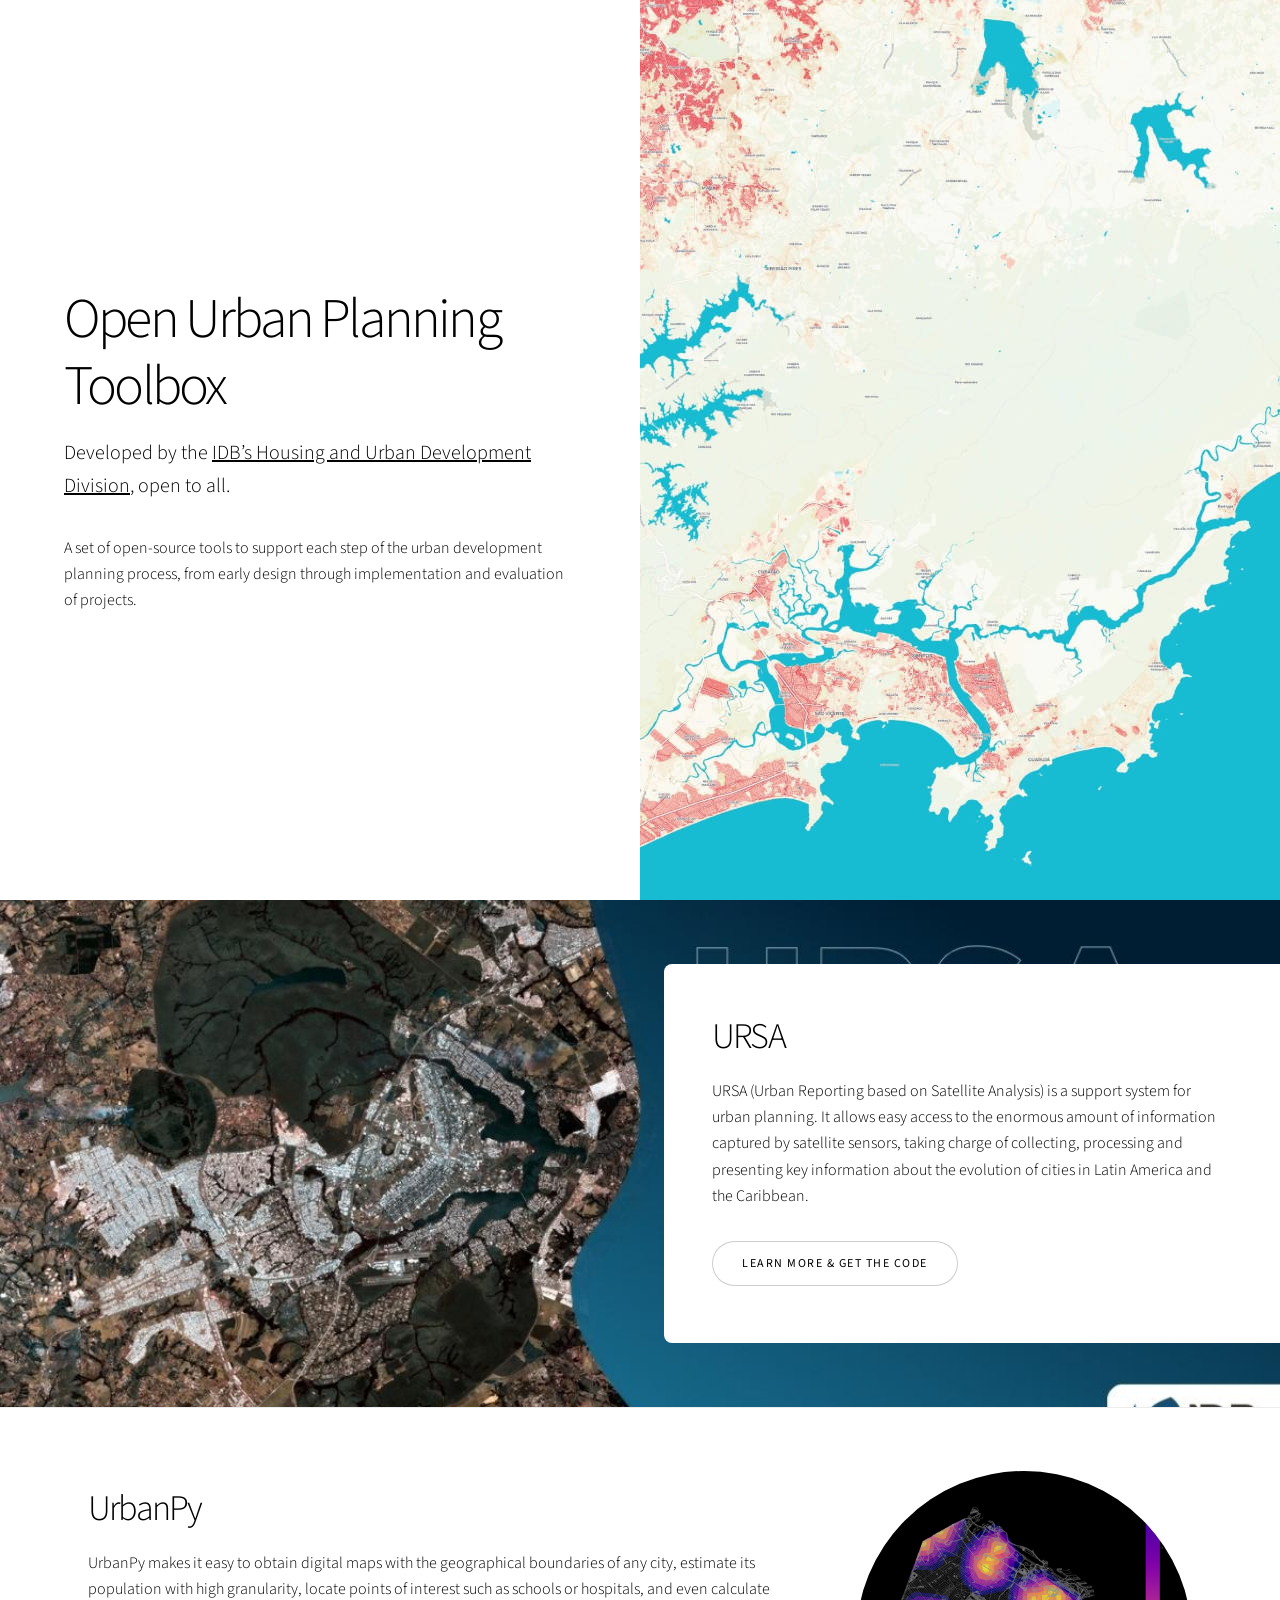
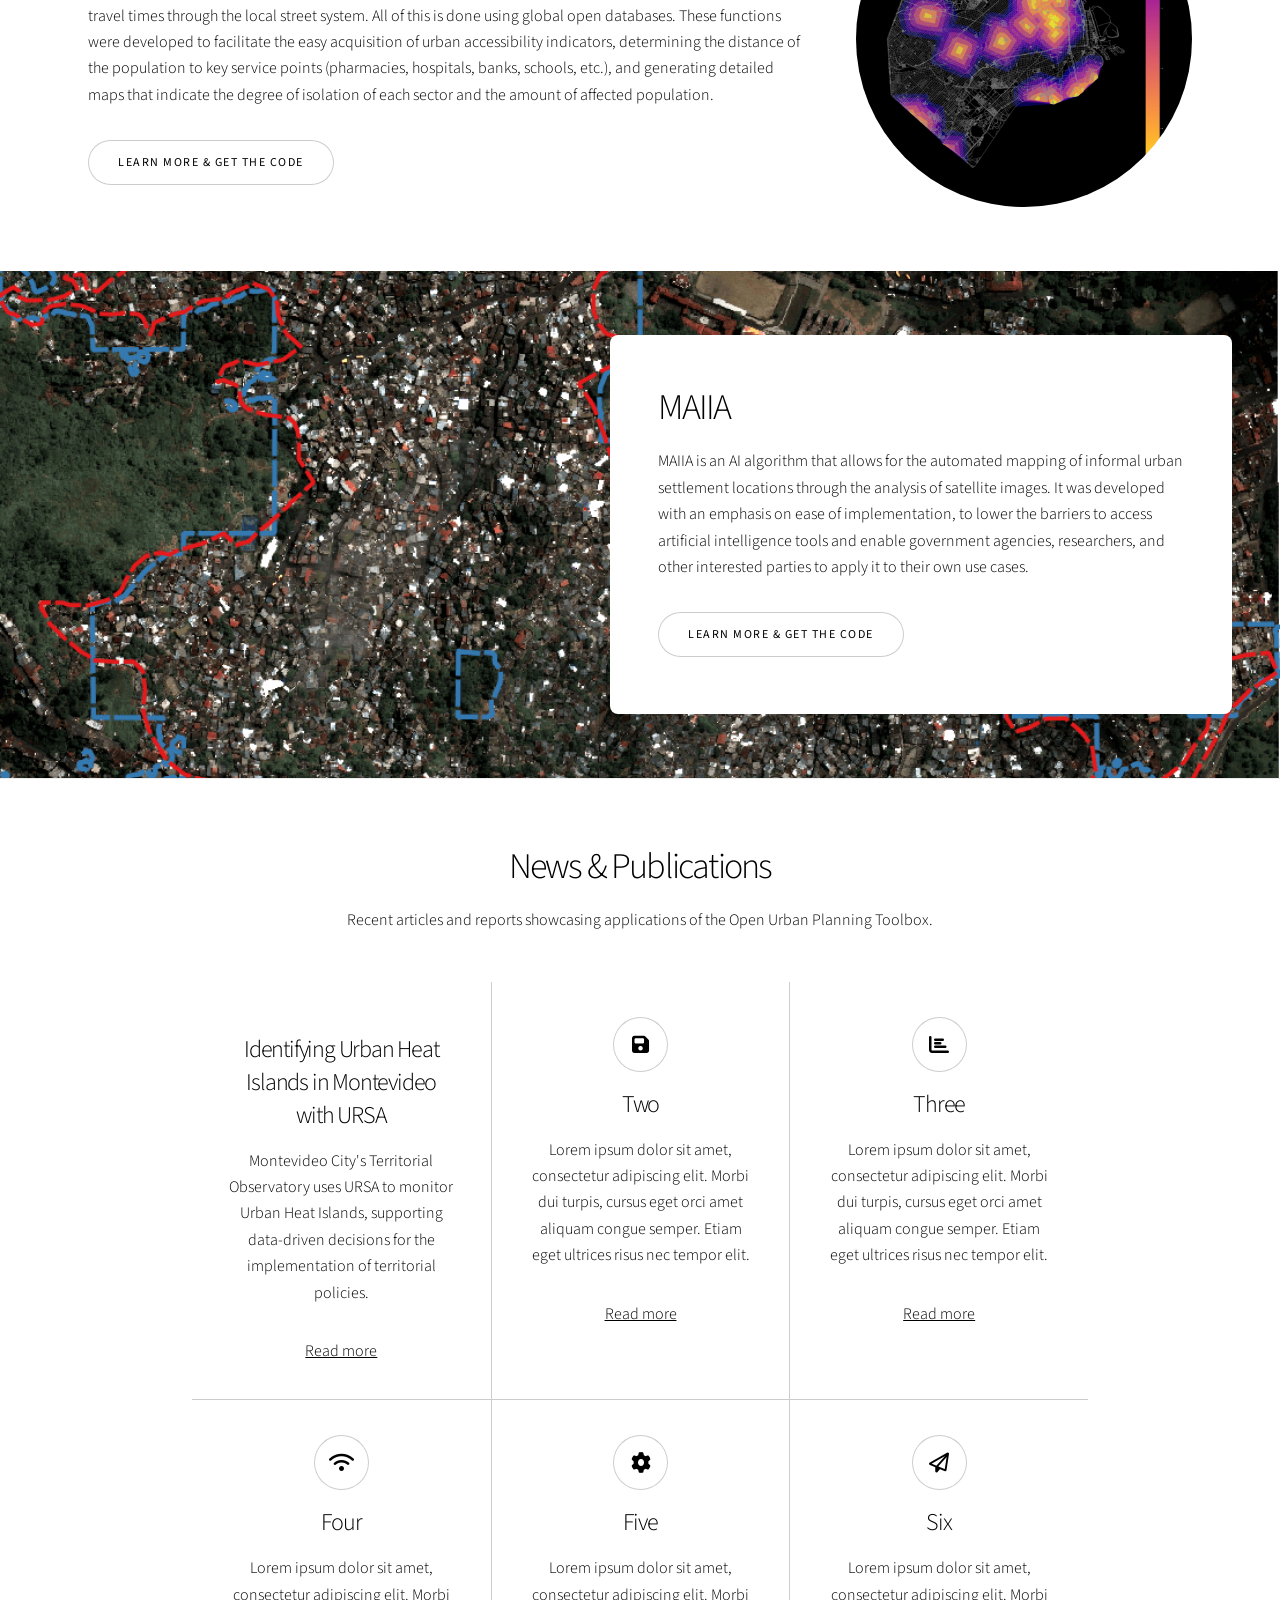
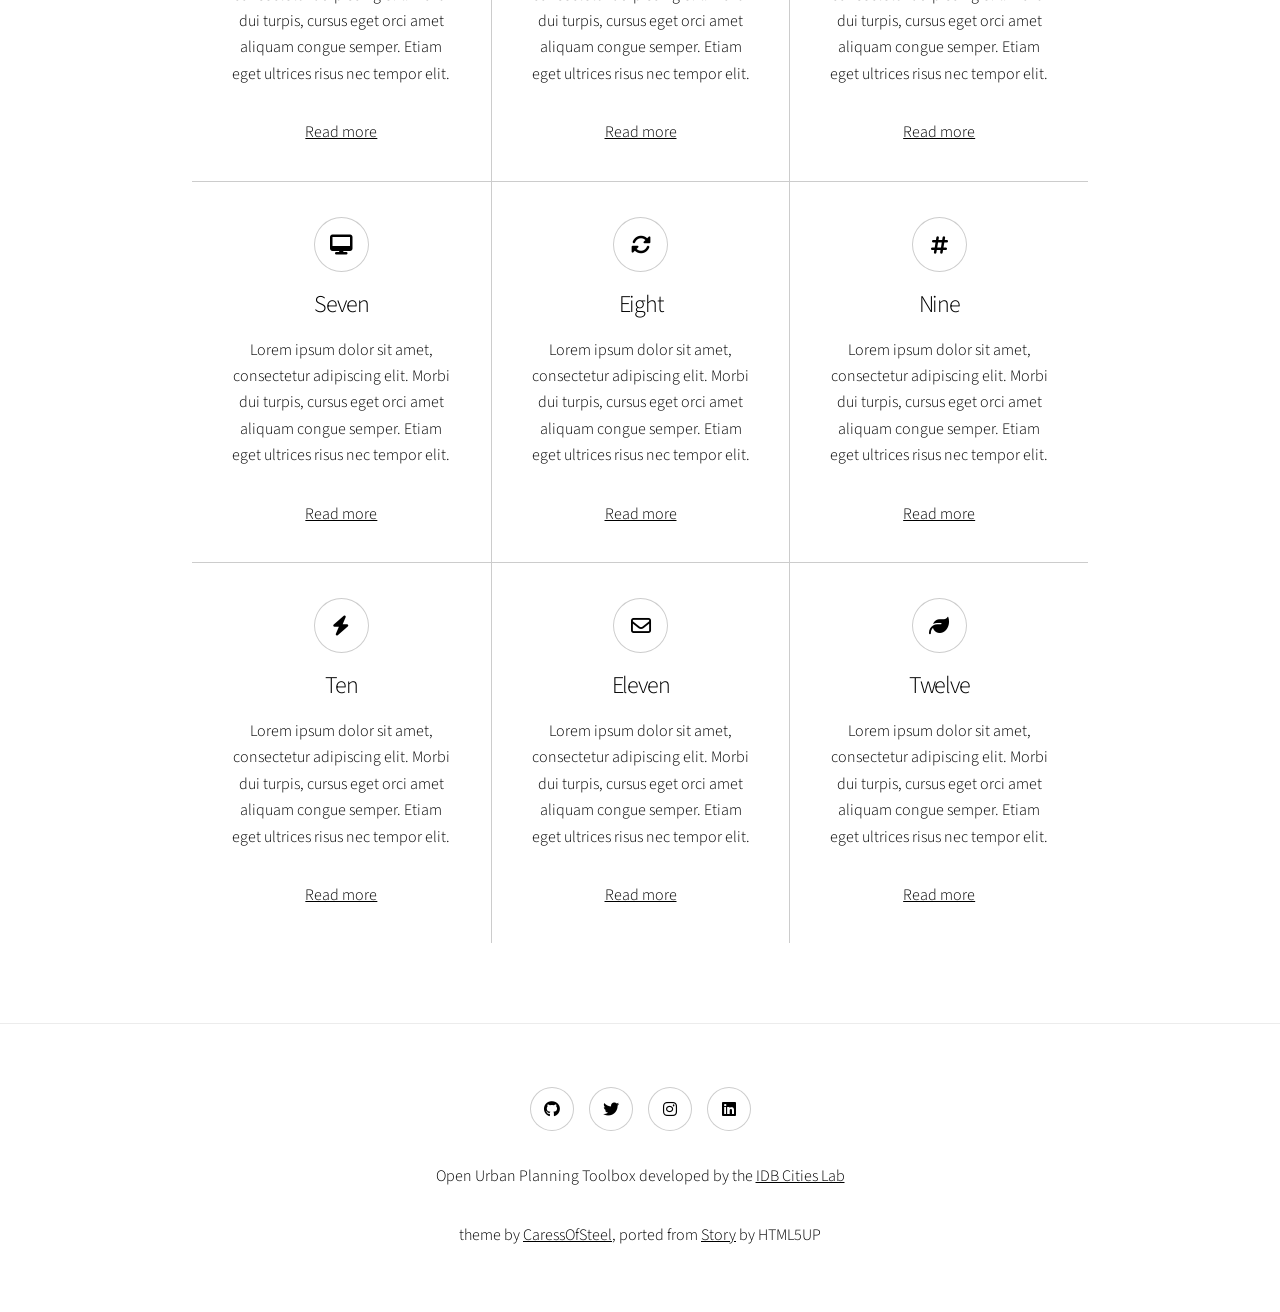
==== public/index.html @ a9bdc01f "site is up" ====
<!DOCTYPE HTML>

<html>
	
	<head>
	<meta name="generator" content="Hugo 0.123.7"><script src="/livereload.js?mindelay=10&amp;v=2&amp;port=1313&amp;path=livereload" data-no-instant defer></script>
	<title>Open Urban Planning Toolbox</title>
	<meta charset="utf-8" />
	<meta name="viewport" content="width=device-width, initial-scale=1, user-scalable=no" />
	<meta name="description" content="">
	<meta name="author" content="">
	
	<meta name="msapplication-TileColor" content="#da532c">
    <meta name="theme-color" content="#ffffff">	
    <link rel="apple-touch-icon" sizes="180x180" href="./apple-touch-icon.png">
    <link rel="icon" type="image/png" sizes="32x32" href="./favicon-32x32.png">
    <link rel="icon" type="image/png" sizes="16x16" href="./favicon-16x16.png">
    <link rel="manifest" href="./site.webmanifest">
    <link rel="mask-icon" href="./safari-pinned-tab.svg" color="#5bbad5">
	
	
	
	
	
	<link rel="stylesheet" href="./css/main.css">
	
	
	
	<noscript><link rel="stylesheet" href="./css/noscript.css" /></noscript>
	

	
	<link rel="stylesheet" href="//localhost:1313/css/fontawesome-all.min.css">

</head>


	<body class="is-preload">

		
		<div id="wrapper" class="divided">

	
<section class="banner style1 orient-left content-align-left image-position-right fullscreen onload-image-fade-in onload-content-fade-right">
    <div class="content">
        <h1>Open Urban Planning Toolbox</h1>
        <p class="major">Developed by the <a href="https://www.iadb.org/en/who-we-are/topics/urban-development-and-housing">IDB’s Housing and Urban Development Division</a>, open to all.
</p>
        <p>A set of open-source tools to support each step of the urban development planning process, from early design through implementation and evaluation of projects.
</p>
        
    </div>
    <div class="image">
        <img src="images/banner.jpg" alt="Hugo Story" />
    </div>
</section>
	
<section class="spotlight style4 orient-right content-align-left image-position-center onscroll-image-fade-in" id="ursa">
    <div class="content">
        <h2>URSA</h2>
        <p>URSA (Urban Reporting based on Satellite Analysis) is a support system for urban planning. It allows easy access to the enormous amount of information captured by satellite sensors, taking charge of collecting, processing and presenting key information about the evolution of cities in Latin America and the Caribbean.
</p>
        <ul class="actions stacked">
            <li><a href="https://github.com/EL-BID/URSA" class="button">Learn More &amp; Get the Code</a></li>
        </ul>
    </div>
    <div class="image">
        <img src="images/URSA-English.jpg" alt="" />
    </div>
</section>
	
<section class="spotlight style2 orient-left content-align-left image-position-center onscroll-image-fade-in" id="urbanpy">
    <div class="content">
        <h2>UrbanPy</h2>
        <p>UrbanPy makes it easy to obtain digital maps with the geographical boundaries of any city, estimate its population with high granularity, locate points of interest such as schools or hospitals, and even calculate travel times through the local street system. All of this is done using global open databases. These functions were developed to facilitate the easy acquisition of urban accessibility indicators, determining the distance of the population to key service points (pharmacies, hospitals, banks, schools, etc.), and generating detailed maps that indicate the degree of isolation of each sector and the amount of affected population.
</p>
        <ul class="actions stacked">
            <li><a href="https://github.com/EL-BID/urbanpy" class="button">Learn More &amp; Get the Code</a></li>
        </ul>
    </div>
    <div class="image">
        <img src="images/urbanpy-example.png" alt="" />
    </div>
</section>
	
<section class="spotlight style5 orient-right content-align-left image-position-center onscroll-image-fade-in" id="maiia">
    <div class="content">
        <h2>MAIIA</h2>
        <p>MAIIA is an AI algorithm that allows for the automated mapping of informal urban settlement locations through the analysis of satellite images. It was developed with an emphasis on ease of implementation, to lower the barriers to access artificial intelligence tools and enable government agencies, researchers, and other interested parties to apply it to their own use cases.
</p>
        <ul class="actions stacked">
            <li><a href="https://github.com/EL-BID/MAIIA" class="button">Learn More &amp; Get the Code</a></li>
        </ul>
    </div>
    <div class="image">
        <img src="images/MAIIA-illustration.png" alt="" />
    </div>
</section>
	
<section class="wrapper style1 align-center">
    <div class="inner">
        <h2>News &amp; Publications</h2>
        <p>Recent articles and reports showcasing applications of the Open Urban Planning Toolbox.
</p>
        <div class="items style1 medium onscroll-fade-in">
            
                <section>
    <span class="icon style2 major"></span>
    <h3>Identifying Urban Heat Islands in Montevideo with URSA</h3>
    <p>Montevideo City&#39;s Territorial Observatory uses URSA to monitor Urban Heat Islands, supporting data-driven decisions for the implementation of territorial policies.</p>
    <p><a href = https://blogs.iadb.org/ciudades-sostenibles/es/identificando-islas-de-calor-en-montevideo-para-la-planificacion-de-una-ciudad-sostenible/  target="_blank">Read more</a></p>
</section>

            
                <section>
    <span class="icon solid style2 major fa-save"></span>
    <h3>Two</h3>
    <p>Lorem ipsum dolor sit amet, consectetur adipiscing elit. Morbi dui turpis, cursus eget orci amet aliquam congue semper. Etiam eget ultrices risus nec tempor elit.</p>
    <p><a href = ZgotmplZ  target="_blank">Read more</a></p>
</section>

            
                <section>
    <span class="icon solid style2 major fa-chart-bar"></span>
    <h3>Three</h3>
    <p>Lorem ipsum dolor sit amet, consectetur adipiscing elit. Morbi dui turpis, cursus eget orci amet aliquam congue semper. Etiam eget ultrices risus nec tempor elit.</p>
    <p><a href = ZgotmplZ  target="_blank">Read more</a></p>
</section>

            
                <section>
    <span class="icon solid style2 major fa-wifi"></span>
    <h3>Four</h3>
    <p>Lorem ipsum dolor sit amet, consectetur adipiscing elit. Morbi dui turpis, cursus eget orci amet aliquam congue semper. Etiam eget ultrices risus nec tempor elit.</p>
    <p><a href = ZgotmplZ  target="_blank">Read more</a></p>
</section>

            
                <section>
    <span class="icon solid style2 major fa-cog"></span>
    <h3>Five</h3>
    <p>Lorem ipsum dolor sit amet, consectetur adipiscing elit. Morbi dui turpis, cursus eget orci amet aliquam congue semper. Etiam eget ultrices risus nec tempor elit.</p>
    <p><a href = ZgotmplZ  target="_blank">Read more</a></p>
</section>

            
                <section>
    <span class="icon style2 major fa-paper-plane"></span>
    <h3>Six</h3>
    <p>Lorem ipsum dolor sit amet, consectetur adipiscing elit. Morbi dui turpis, cursus eget orci amet aliquam congue semper. Etiam eget ultrices risus nec tempor elit.</p>
    <p><a href = ZgotmplZ  target="_blank">Read more</a></p>
</section>

            
                <section>
    <span class="icon solid style2 major fa-desktop"></span>
    <h3>Seven</h3>
    <p>Lorem ipsum dolor sit amet, consectetur adipiscing elit. Morbi dui turpis, cursus eget orci amet aliquam congue semper. Etiam eget ultrices risus nec tempor elit.</p>
    <p><a href = ZgotmplZ  target="_blank">Read more</a></p>
</section>

            
                <section>
    <span class="icon solid style2 major fa-sync-alt"></span>
    <h3>Eight</h3>
    <p>Lorem ipsum dolor sit amet, consectetur adipiscing elit. Morbi dui turpis, cursus eget orci amet aliquam congue semper. Etiam eget ultrices risus nec tempor elit.</p>
    <p><a href = ZgotmplZ  target="_blank">Read more</a></p>
</section>

            
                <section>
    <span class="icon solid style2 major fa-hashtag"></span>
    <h3>Nine</h3>
    <p>Lorem ipsum dolor sit amet, consectetur adipiscing elit. Morbi dui turpis, cursus eget orci amet aliquam congue semper. Etiam eget ultrices risus nec tempor elit.</p>
    <p><a href = ZgotmplZ  target="_blank">Read more</a></p>
</section>

            
                <section>
    <span class="icon solid style2 major fa-bolt"></span>
    <h3>Ten</h3>
    <p>Lorem ipsum dolor sit amet, consectetur adipiscing elit. Morbi dui turpis, cursus eget orci amet aliquam congue semper. Etiam eget ultrices risus nec tempor elit.</p>
    <p><a href = ZgotmplZ  target="_blank">Read more</a></p>
</section>

            
                <section>
    <span class="icon style2 major fa-envelope"></span>
    <h3>Eleven</h3>
    <p>Lorem ipsum dolor sit amet, consectetur adipiscing elit. Morbi dui turpis, cursus eget orci amet aliquam congue semper. Etiam eget ultrices risus nec tempor elit.</p>
    <p><a href = ZgotmplZ  target="_blank">Read more</a></p>
</section>

            
                <section>
    <span class="icon solid style2 major fa-leaf"></span>
    <h3>Twelve</h3>
    <p>Lorem ipsum dolor sit amet, consectetur adipiscing elit. Morbi dui turpis, cursus eget orci amet aliquam congue semper. Etiam eget ultrices risus nec tempor elit.</p>
    <p><a href = ZgotmplZ  target="_blank">Read more</a></p>
</section>

            
        </div>
    </div>
</section>
	
<footer class="wrapper style1 align-center">
    <div class="inner">
        <ul class="icons">
            <li><a target="_blank" href="https://github.com/EL-BID/" class="icon brands style2 fa-github"><span class="label">Github</span></a></li>
            <li><a target="_blank" href="https://x.com/el_bid" class="icon brands style2 fa-twitter"><span class="label">Twitter</span></a></li>
            <li><a target="_blank" href="https://instagram.com/el_bid" class="icon brands style2 fa-instagram"><span class="label">Instagram</span></a></li>
            <li><a target="_blank" href="https://www.linkedin.com/company/inter-american-development-bank/" class="icon brands style2 fa-linkedin"><span class="label">LinkedIn</span></a></li>
            
        </ul>
        <p>Open Urban Planning Toolbox developed by the <a target="_blank" href="https://www.iadb.org/en/who-we-are/topics/urban-development-and-housing/urban-development-and-housing-initiatives/cities">IDB Cities Lab</a></br>
        <p>theme by <a target="_blank" href="https://github.com/caressofsteel/">CaressOfSteel</a>, ported from <a target="_blank" href="https://html5up.net/uploads/demos/story/">Story</a> by HTML5UP</p>
</div>
</footer>


<script type="text/javascript" src="//localhost:1313/js/fontawesome-all.min.js"></script>



		
		</div>
		
		
		












<script src='./js/bundle.min.js'></script>



	</body>
</html>
---- public/css/main.css ----
@import url(fontawesome-all.min.css);@import url("https://fonts.googleapis.com/css?family=Source+Sans+Pro:300,300i,400,400i");html,body,div,span,applet,object,iframe,h1,h2,h3,h4,h5,h6,p,blockquote,pre,a,abbr,acronym,address,big,cite,code,del,dfn,em,img,ins,kbd,q,s,samp,small,strike,strong,sub,sup,tt,var,b,u,i,center,dl,dt,dd,ol,ul,li,fieldset,form,label,legend,table,caption,tbody,tfoot,thead,tr,th,td,article,aside,canvas,details,embed,figure,figcaption,footer,header,hgroup,menu,nav,output,ruby,section,summary,time,mark,audio,video{margin:0;padding:0;border:0;font-size:100%;font:inherit;vertical-align:baseline}article,aside,details,figcaption,figure,footer,header,hgroup,menu,nav,section{display:block}body{line-height:1}ol,ul{list-style:none}blockquote,q{quotes:none}blockquote:before,blockquote:after,q:before,q:after{content:'';content:none}table{border-collapse:collapse;border-spacing:0}body{-webkit-text-size-adjust:none}mark{background-color:transparent;color:inherit}input::-moz-focus-inner{border:0;padding:0}input,select,textarea{-moz-appearance:none;-webkit-appearance:none;-ms-appearance:none;appearance:none}@-ms-viewport{width:device-width}body{-ms-overflow-style:scrollbar}@media screen and (max-width: 480px){html,body{min-width:320px}}html{box-sizing:border-box}*,*:before,*:after{box-sizing:inherit}body{background:#fff}body.is-preload *,body.is-preload *:before,body.is-preload *:after{-moz-animation:none !important;-webkit-animation:none !important;-ms-animation:none !important;animation:none !important;-moz-transition:none !important;-webkit-transition:none !important;-ms-transition:none !important;transition:none !important}html{font-size:18pt}@media screen and (max-width: 1680px){html{font-size:14pt}}@media screen and (max-width: 1280px){html{font-size:12pt}}@media screen and (max-width: 736px){html{font-size:11pt}}@media screen and (max-width: 360px){html{font-size:10pt}}body{background-color:#fff;color:#000}body,input,select,textarea{font-family:"Source Sans Pro",Helvetica,sans-serif;font-size:1rem;font-weight:300;line-height:1.65}a{-moz-transition:color .2s ease-in-out;-webkit-transition:color .2s ease-in-out;-ms-transition:color .2s ease-in-out;transition:color .2s ease-in-out;text-decoration:underline}a:hover{text-decoration:none}strong,b{font-weight:400}em,i{font-style:italic}p{margin:0 0 2rem 0}p.major{font-size:1.25rem}h1,h2,h3,h4,h5,h6{font-weight:300;line-height:1.375;letter-spacing:-.05em;margin:0 0 1rem 0}h1 a,h2 a,h3 a,h4 a,h5 a,h6 a{color:inherit;text-decoration:none}h1{font-size:3.5rem;line-height:1.2}h2{font-size:2.25rem}h3{font-size:1.5rem}h4{font-size:1.1rem}h5{font-size:0.9rem}h6{font-size:0.7rem}sub{font-size:0.8rem;position:relative;top:0.5rem}sup{font-size:0.8rem;position:relative;top:-0.5rem}blockquote{border-left:solid 4px;font-style:italic;margin:0 0 2rem 0;padding:.5rem 0 .5rem 2rem}code{border-radius:4px;font-family:"Courier New",monospace;font-size:0.9em;margin:0 0.25rem;padding:0.25rem 0.325rem}pre{-webkit-overflow-scrolling:touch;font-family:"Courier New",monospace;font-size:0.9em;margin:0 0 2rem 0}pre code{display:block;line-height:1.5;padding:0.75rem 1rem;overflow-x:auto}hr{border:0;border-bottom:solid 1px;margin:2.5rem 0}hr.major{margin:3.5rem 0}.align-left{text-align:left}.align-center{text-align:center}.align-right{text-align:right}.footerspacer{padding-left:15px;padding-right:15px}@media screen and (max-width: 736px){p.major{font-size:1.1rem}h1{font-size:2.5rem}h2{font-size:2rem}h3{font-size:1.25rem}h4{font-size:1rem}}input,select,textarea{color:#000}a{color:#000}a:hover{color:#837164}strong,b{color:#000}h1,h2,h3,h4,h5,h6{color:#000}blockquote{border-left-color:rgba(0,0,0,0.2)}code{background:rgba(0,0,0,0.05);border-color:rgba(0,0,0,0.2)}hr{border-bottom-color:rgba(0,0,0,0.2)}.row{display:flex;flex-wrap:wrap;box-sizing:border-box;align-items:stretch}.row>*{box-sizing:border-box}.row.gtr-uniform>*>:last-child{margin-bottom:0}.row.aln-left{justify-content:flex-start}.row.aln-center{justify-content:center}.row.aln-right{justify-content:flex-end}.row.aln-top{align-items:flex-start}.row.aln-middle{align-items:center}.row.aln-bottom{align-items:flex-end}.row>.imp{order:-1}.row>.col-1{width:8.33333333%}.row>.off-1{margin-left:8.33333333%}.row>.col-2{width:16.66666667%}.row>.off-2{margin-left:16.66666667%}.row>.col-3{width:25%}.row>.off-3{margin-left:25%}.row>.col-4{width:33.33333333%}.row>.off-4{margin-left:33.33333333%}.row>.col-5{width:41.66666667%}.row>.off-5{margin-left:41.66666667%}.row>.col-6{width:50%}.row>.off-6{margin-left:50%}.row>.col-7{width:58.33333333%}.row>.off-7{margin-left:58.33333333%}.row>.col-8{width:66.66666667%}.row>.off-8{margin-left:66.66666667%}.row>.col-9{width:75%}.row>.off-9{margin-left:75%}.row>.col-10{width:83.33333333%}.row>.off-10{margin-left:83.33333333%}.row>.col-11{width:91.66666667%}.row>.off-11{margin-left:91.66666667%}.row>.col-12{width:100%}.row>.off-12{margin-left:100%}.row.gtr-0{margin-top:0;margin-left:0rem}.row.gtr-0>*{padding:0 0 0 0rem}.row.gtr-0.gtr-uniform{margin-top:0rem}.row.gtr-0.gtr-uniform>*{padding-top:0rem}.row.gtr-25{margin-top:0;margin-left:-.5rem}.row.gtr-25>*{padding:0 0 0 .5rem}.row.gtr-25.gtr-uniform{margin-top:-.5rem}.row.gtr-25.gtr-uniform>*{padding-top:.5rem}.row.gtr-50{margin-top:0;margin-left:-1rem}.row.gtr-50>*{padding:0 0 0 1rem}.row.gtr-50.gtr-uniform{margin-top:-1rem}.row.gtr-50.gtr-uniform>*{padding-top:1rem}.row{margin-top:0;margin-left:-2rem}.row>*{padding:0 0 0 2rem}.row.gtr-uniform{margin-top:-2rem}.row.gtr-uniform>*{padding-top:2rem}.row.gtr-150{margin-top:0;margin-left:-3rem}.row.gtr-150>*{padding:0 0 0 3rem}.row.gtr-150.gtr-uniform{margin-top:-3rem}.row.gtr-150.gtr-uniform>*{padding-top:3rem}.row.gtr-200{margin-top:0;margin-left:-4rem}.row.gtr-200>*{padding:0 0 0 4rem}.row.gtr-200.gtr-uniform{margin-top:-4rem}.row.gtr-200.gtr-uniform>*{padding-top:4rem}@media screen and (max-width: 1680px){.row{display:flex;flex-wrap:wrap;box-sizing:border-box;align-items:stretch}.row>*{box-sizing:border-box}.row.gtr-uniform>*>:last-child{margin-bottom:0}.row.aln-left{justify-content:flex-start}.row.aln-center{justify-content:center}.row.aln-right{justify-content:flex-end}.row.aln-top{align-items:flex-start}.row.aln-middle{align-items:center}.row.aln-bottom{align-items:flex-end}.row>.imp-xlarge{order:-1}.row>.col-1-xlarge{width:8.33333333%}.row>.off-1-xlarge{margin-left:8.33333333%}.row>.col-2-xlarge{width:16.66666667%}.row>.off-2-xlarge{margin-left:16.66666667%}.row>.col-3-xlarge{width:25%}.row>.off-3-xlarge{margin-left:25%}.row>.col-4-xlarge{width:33.33333333%}.row>.off-4-xlarge{margin-left:33.33333333%}.row>.col-5-xlarge{width:41.66666667%}.row>.off-5-xlarge{margin-left:41.66666667%}.row>.col-6-xlarge{width:50%}.row>.off-6-xlarge{margin-left:50%}.row>.col-7-xlarge{width:58.33333333%}.row>.off-7-xlarge{margin-left:58.33333333%}.row>.col-8-xlarge{width:66.66666667%}.row>.off-8-xlarge{margin-left:66.66666667%}.row>.col-9-xlarge{width:75%}.row>.off-9-xlarge{margin-left:75%}.row>.col-10-xlarge{width:83.33333333%}.row>.off-10-xlarge{margin-left:83.33333333%}.row>.col-11-xlarge{width:91.66666667%}.row>.off-11-xlarge{margin-left:91.66666667%}.row>.col-12-xlarge{width:100%}.row>.off-12-xlarge{margin-left:100%}.row.gtr-0{margin-top:0;margin-left:0rem}.row.gtr-0>*{padding:0 0 0 0rem}.row.gtr-0.gtr-uniform{margin-top:0rem}.row.gtr-0.gtr-uniform>*{padding-top:0rem}.row.gtr-25{margin-top:0;margin-left:-.5rem}.row.gtr-25>*{padding:0 0 0 .5rem}.row.gtr-25.gtr-uniform{margin-top:-.5rem}.row.gtr-25.gtr-uniform>*{padding-top:.5rem}.row.gtr-50{margin-top:0;margin-left:-1rem}.row.gtr-50>*{padding:0 0 0 1rem}.row.gtr-50.gtr-uniform{margin-top:-1rem}.row.gtr-50.gtr-uniform>*{padding-top:1rem}.row{margin-top:0;margin-left:-2rem}.row>*{padding:0 0 0 2rem}.row.gtr-uniform{margin-top:-2rem}.row.gtr-uniform>*{padding-top:2rem}.row.gtr-150{margin-top:0;margin-left:-3rem}.row.gtr-150>*{padding:0 0 0 3rem}.row.gtr-150.gtr-uniform{margin-top:-3rem}.row.gtr-150.gtr-uniform>*{padding-top:3rem}.row.gtr-200{margin-top:0;margin-left:-4rem}.row.gtr-200>*{padding:0 0 0 4rem}.row.gtr-200.gtr-uniform{margin-top:-4rem}.row.gtr-200.gtr-uniform>*{padding-top:4rem}}@media screen and (max-width: 1280px){.row{display:flex;flex-wrap:wrap;box-sizing:border-box;align-items:stretch}.row>*{box-sizing:border-box}.row.gtr-uniform>*>:last-child{margin-bottom:0}.row.aln-left{justify-content:flex-start}.row.aln-center{justify-content:center}.row.aln-right{justify-content:flex-end}.row.aln-top{align-items:flex-start}.row.aln-middle{align-items:center}.row.aln-bottom{align-items:flex-end}.row>.imp-large{order:-1}.row>.col-1-large{width:8.33333333%}.row>.off-1-large{margin-left:8.33333333%}.row>.col-2-large{width:16.66666667%}.row>.off-2-large{margin-left:16.66666667%}.row>.col-3-large{width:25%}.row>.off-3-large{margin-left:25%}.row>.col-4-large{width:33.33333333%}.row>.off-4-large{margin-left:33.33333333%}.row>.col-5-large{width:41.66666667%}.row>.off-5-large{margin-left:41.66666667%}.row>.col-6-large{width:50%}.row>.off-6-large{margin-left:50%}.row>.col-7-large{width:58.33333333%}.row>.off-7-large{margin-left:58.33333333%}.row>.col-8-large{width:66.66666667%}.row>.off-8-large{margin-left:66.66666667%}.row>.col-9-large{width:75%}.row>.off-9-large{margin-left:75%}.row>.col-10-large{width:83.33333333%}.row>.off-10-large{margin-left:83.33333333%}.row>.col-11-large{width:91.66666667%}.row>.off-11-large{margin-left:91.66666667%}.row>.col-12-large{width:100%}.row>.off-12-large{margin-left:100%}.row.gtr-0{margin-top:0;margin-left:0rem}.row.gtr-0>*{padding:0 0 0 0rem}.row.gtr-0.gtr-uniform{margin-top:0rem}.row.gtr-0.gtr-uniform>*{padding-top:0rem}.row.gtr-25{margin-top:0;margin-left:-.5rem}.row.gtr-25>*{padding:0 0 0 .5rem}.row.gtr-25.gtr-uniform{margin-top:-.5rem}.row.gtr-25.gtr-uniform>*{padding-top:.5rem}.row.gtr-50{margin-top:0;margin-left:-1rem}.row.gtr-50>*{padding:0 0 0 1rem}.row.gtr-50.gtr-uniform{margin-top:-1rem}.row.gtr-50.gtr-uniform>*{padding-top:1rem}.row{margin-top:0;margin-left:-2rem}.row>*{padding:0 0 0 2rem}.row.gtr-uniform{margin-top:-2rem}.row.gtr-uniform>*{padding-top:2rem}.row.gtr-150{margin-top:0;margin-left:-3rem}.row.gtr-150>*{padding:0 0 0 3rem}.row.gtr-150.gtr-uniform{margin-top:-3rem}.row.gtr-150.gtr-uniform>*{padding-top:3rem}.row.gtr-200{margin-top:0;margin-left:-4rem}.row.gtr-200>*{padding:0 0 0 4rem}.row.gtr-200.gtr-uniform{margin-top:-4rem}.row.gtr-200.gtr-uniform>*{padding-top:4rem}}@media screen and (max-width: 980px){.row{display:flex;flex-wrap:wrap;box-sizing:border-box;align-items:stretch}.row>*{box-sizing:border-box}.row.gtr-uniform>*>:last-child{margin-bottom:0}.row.aln-left{justify-content:flex-start}.row.aln-center{justify-content:center}.row.aln-right{justify-content:flex-end}.row.aln-top{align-items:flex-start}.row.aln-middle{align-items:center}.row.aln-bottom{align-items:flex-end}.row>.imp-medium{order:-1}.row>.col-1-medium{width:8.33333333%}.row>.off-1-medium{margin-left:8.33333333%}.row>.col-2-medium{width:16.66666667%}.row>.off-2-medium{margin-left:16.66666667%}.row>.col-3-medium{width:25%}.row>.off-3-medium{margin-left:25%}.row>.col-4-medium{width:33.33333333%}.row>.off-4-medium{margin-left:33.33333333%}.row>.col-5-medium{width:41.66666667%}.row>.off-5-medium{margin-left:41.66666667%}.row>.col-6-medium{width:50%}.row>.off-6-medium{margin-left:50%}.row>.col-7-medium{width:58.33333333%}.row>.off-7-medium{margin-left:58.33333333%}.row>.col-8-medium{width:66.66666667%}.row>.off-8-medium{margin-left:66.66666667%}.row>.col-9-medium{width:75%}.row>.off-9-medium{margin-left:75%}.row>.col-10-medium{width:83.33333333%}.row>.off-10-medium{margin-left:83.33333333%}.row>.col-11-medium{width:91.66666667%}.row>.off-11-medium{margin-left:91.66666667%}.row>.col-12-medium{width:100%}.row>.off-12-medium{margin-left:100%}.row.gtr-0{margin-top:0;margin-left:0rem}.row.gtr-0>*{padding:0 0 0 0rem}.row.gtr-0.gtr-uniform{margin-top:0rem}.row.gtr-0.gtr-uniform>*{padding-top:0rem}.row.gtr-25{margin-top:0;margin-left:-.5rem}.row.gtr-25>*{padding:0 0 0 .5rem}.row.gtr-25.gtr-uniform{margin-top:-.5rem}.row.gtr-25.gtr-uniform>*{padding-top:.5rem}.row.gtr-50{margin-top:0;margin-left:-1rem}.row.gtr-50>*{padding:0 0 0 1rem}.row.gtr-50.gtr-uniform{margin-top:-1rem}.row.gtr-50.gtr-uniform>*{padding-top:1rem}.row{margin-top:0;margin-left:-2rem}.row>*{padding:0 0 0 2rem}.row.gtr-uniform{margin-top:-2rem}.row.gtr-uniform>*{padding-top:2rem}.row.gtr-150{margin-top:0;margin-left:-3rem}.row.gtr-150>*{padding:0 0 0 3rem}.row.gtr-150.gtr-uniform{margin-top:-3rem}.row.gtr-150.gtr-uniform>*{padding-top:3rem}.row.gtr-200{margin-top:0;margin-left:-4rem}.row.gtr-200>*{padding:0 0 0 4rem}.row.gtr-200.gtr-uniform{margin-top:-4rem}.row.gtr-200.gtr-uniform>*{padding-top:4rem}}@media screen and (max-width: 736px){.row{display:flex;flex-wrap:wrap;box-sizing:border-box;align-items:stretch}.row>*{box-sizing:border-box}.row.gtr-uniform>*>:last-child{margin-bottom:0}.row.aln-left{justify-content:flex-start}.row.aln-center{justify-content:center}.row.aln-right{justify-content:flex-end}.row.aln-top{align-items:flex-start}.row.aln-middle{align-items:center}.row.aln-bottom{align-items:flex-end}.row>.imp-small{order:-1}.row>.col-1-small{width:8.33333333%}.row>.off-1-small{margin-left:8.33333333%}.row>.col-2-small{width:16.66666667%}.row>.off-2-small{margin-left:16.66666667%}.row>.col-3-small{width:25%}.row>.off-3-small{margin-left:25%}.row>.col-4-small{width:33.33333333%}.row>.off-4-small{margin-left:33.33333333%}.row>.col-5-small{width:41.66666667%}.row>.off-5-small{margin-left:41.66666667%}.row>.col-6-small{width:50%}.row>.off-6-small{margin-left:50%}.row>.col-7-small{width:58.33333333%}.row>.off-7-small{margin-left:58.33333333%}.row>.col-8-small{width:66.66666667%}.row>.off-8-small{margin-left:66.66666667%}.row>.col-9-small{width:75%}.row>.off-9-small{margin-left:75%}.row>.col-10-small{width:83.33333333%}.row>.off-10-small{margin-left:83.33333333%}.row>.col-11-small{width:91.66666667%}.row>.off-11-small{margin-left:91.66666667%}.row>.col-12-small{width:100%}.row>.off-12-small{margin-left:100%}.row.gtr-0{margin-top:0;margin-left:0rem}.row.gtr-0>*{padding:0 0 0 0rem}.row.gtr-0.gtr-uniform{margin-top:0rem}.row.gtr-0.gtr-uniform>*{padding-top:0rem}.row.gtr-25{margin-top:0;margin-left:-.5rem}.row.gtr-25>*{padding:0 0 0 .5rem}.row.gtr-25.gtr-uniform{margin-top:-.5rem}.row.gtr-25.gtr-uniform>*{padding-top:.5rem}.row.gtr-50{margin-top:0;margin-left:-1rem}.row.gtr-50>*{padding:0 0 0 1rem}.row.gtr-50.gtr-uniform{margin-top:-1rem}.row.gtr-50.gtr-uniform>*{padding-top:1rem}.row{margin-top:0;margin-left:-2rem}.row>*{padding:0 0 0 2rem}.row.gtr-uniform{margin-top:-2rem}.row.gtr-uniform>*{padding-top:2rem}.row.gtr-150{margin-top:0;margin-left:-3rem}.row.gtr-150>*{padding:0 0 0 3rem}.row.gtr-150.gtr-uniform{margin-top:-3rem}.row.gtr-150.gtr-uniform>*{padding-top:3rem}.row.gtr-200{margin-top:0;margin-left:-4rem}.row.gtr-200>*{padding:0 0 0 4rem}.row.gtr-200.gtr-uniform{margin-top:-4rem}.row.gtr-200.gtr-uniform>*{padding-top:4rem}}@media screen and (max-width: 480px){.row{display:flex;flex-wrap:wrap;box-sizing:border-box;align-items:stretch}.row>*{box-sizing:border-box}.row.gtr-uniform>*>:last-child{margin-bottom:0}.row.aln-left{justify-content:flex-start}.row.aln-center{justify-content:center}.row.aln-right{justify-content:flex-end}.row.aln-top{align-items:flex-start}.row.aln-middle{align-items:center}.row.aln-bottom{align-items:flex-end}.row>.imp-xsmall{order:-1}.row>.col-1-xsmall{width:8.33333333%}.row>.off-1-xsmall{margin-left:8.33333333%}.row>.col-2-xsmall{width:16.66666667%}.row>.off-2-xsmall{margin-left:16.66666667%}.row>.col-3-xsmall{width:25%}.row>.off-3-xsmall{margin-left:25%}.row>.col-4-xsmall{width:33.33333333%}.row>.off-4-xsmall{margin-left:33.33333333%}.row>.col-5-xsmall{width:41.66666667%}.row>.off-5-xsmall{margin-left:41.66666667%}.row>.col-6-xsmall{width:50%}.row>.off-6-xsmall{margin-left:50%}.row>.col-7-xsmall{width:58.33333333%}.row>.off-7-xsmall{margin-left:58.33333333%}.row>.col-8-xsmall{width:66.66666667%}.row>.off-8-xsmall{margin-left:66.66666667%}.row>.col-9-xsmall{width:75%}.row>.off-9-xsmall{margin-left:75%}.row>.col-10-xsmall{width:83.33333333%}.row>.off-10-xsmall{margin-left:83.33333333%}.row>.col-11-xsmall{width:91.66666667%}.row>.off-11-xsmall{margin-left:91.66666667%}.row>.col-12-xsmall{width:100%}.row>.off-12-xsmall{margin-left:100%}.row.gtr-0{margin-top:0;margin-left:0rem}.row.gtr-0>*{padding:0 0 0 0rem}.row.gtr-0.gtr-uniform{margin-top:0rem}.row.gtr-0.gtr-uniform>*{padding-top:0rem}.row.gtr-25{margin-top:0;margin-left:-.5rem}.row.gtr-25>*{padding:0 0 0 .5rem}.row.gtr-25.gtr-uniform{margin-top:-.5rem}.row.gtr-25.gtr-uniform>*{padding-top:.5rem}.row.gtr-50{margin-top:0;margin-left:-1rem}.row.gtr-50>*{padding:0 0 0 1rem}.row.gtr-50.gtr-uniform{margin-top:-1rem}.row.gtr-50.gtr-uniform>*{padding-top:1rem}.row{margin-top:0;margin-left:-2rem}.row>*{padding:0 0 0 2rem}.row.gtr-uniform{margin-top:-2rem}.row.gtr-uniform>*{padding-top:2rem}.row.gtr-150{margin-top:0;margin-left:-3rem}.row.gtr-150>*{padding:0 0 0 3rem}.row.gtr-150.gtr-uniform{margin-top:-3rem}.row.gtr-150.gtr-uniform>*{padding-top:3rem}.row.gtr-200{margin-top:0;margin-left:-4rem}.row.gtr-200>*{padding:0 0 0 4rem}.row.gtr-200.gtr-uniform{margin-top:-4rem}.row.gtr-200.gtr-uniform>*{padding-top:4rem}}@media screen and (max-width: 360px){.row{display:flex;flex-wrap:wrap;box-sizing:border-box;align-items:stretch}.row>*{box-sizing:border-box}.row.gtr-uniform>*>:last-child{margin-bottom:0}.row.aln-left{justify-content:flex-start}.row.aln-center{justify-content:center}.row.aln-right{justify-content:flex-end}.row.aln-top{align-items:flex-start}.row.aln-middle{align-items:center}.row.aln-bottom{align-items:flex-end}.row>.imp-xxsmall{order:-1}.row>.col-1-xxsmall{width:8.33333333%}.row>.off-1-xxsmall{margin-left:8.33333333%}.row>.col-2-xxsmall{width:16.66666667%}.row>.off-2-xxsmall{margin-left:16.66666667%}.row>.col-3-xxsmall{width:25%}.row>.off-3-xxsmall{margin-left:25%}.row>.col-4-xxsmall{width:33.33333333%}.row>.off-4-xxsmall{margin-left:33.33333333%}.row>.col-5-xxsmall{width:41.66666667%}.row>.off-5-xxsmall{margin-left:41.66666667%}.row>.col-6-xxsmall{width:50%}.row>.off-6-xxsmall{margin-left:50%}.row>.col-7-xxsmall{width:58.33333333%}.row>.off-7-xxsmall{margin-left:58.33333333%}.row>.col-8-xxsmall{width:66.66666667%}.row>.off-8-xxsmall{margin-left:66.66666667%}.row>.col-9-xxsmall{width:75%}.row>.off-9-xxsmall{margin-left:75%}.row>.col-10-xxsmall{width:83.33333333%}.row>.off-10-xxsmall{margin-left:83.33333333%}.row>.col-11-xxsmall{width:91.66666667%}.row>.off-11-xxsmall{margin-left:91.66666667%}.row>.col-12-xxsmall{width:100%}.row>.off-12-xxsmall{margin-left:100%}.row.gtr-0{margin-top:0;margin-left:0rem}.row.gtr-0>*{padding:0 0 0 0rem}.row.gtr-0.gtr-uniform{margin-top:0rem}.row.gtr-0.gtr-uniform>*{padding-top:0rem}.row.gtr-25{margin-top:0;margin-left:-.5rem}.row.gtr-25>*{padding:0 0 0 .5rem}.row.gtr-25.gtr-uniform{margin-top:-.5rem}.row.gtr-25.gtr-uniform>*{padding-top:.5rem}.row.gtr-50{margin-top:0;margin-left:-1rem}.row.gtr-50>*{padding:0 0 0 1rem}.row.gtr-50.gtr-uniform{margin-top:-1rem}.row.gtr-50.gtr-uniform>*{padding-top:1rem}.row{margin-top:0;margin-left:-2rem}.row>*{padding:0 0 0 2rem}.row.gtr-uniform{margin-top:-2rem}.row.gtr-uniform>*{padding-top:2rem}.row.gtr-150{margin-top:0;margin-left:-3rem}.row.gtr-150>*{padding:0 0 0 3rem}.row.gtr-150.gtr-uniform{margin-top:-3rem}.row.gtr-150.gtr-uniform>*{padding-top:3rem}.row.gtr-200{margin-top:0;margin-left:-4rem}.row.gtr-200>*{padding:0 0 0 4rem}.row.gtr-200.gtr-uniform{margin-top:-4rem}.row.gtr-200.gtr-uniform>*{padding-top:4rem}}.box{border-radius:4px;border:solid 1px;margin-bottom:2rem;padding:1.5rem}.box>:last-child,.box>:last-child>:last-child,.box>:last-child>:last-child>:last-child{margin-bottom:0}.box.alt{border:0;border-radius:0;padding:0}.box{border-color:rgba(0,0,0,0.2)}input[type="submit"],input[type="reset"],input[type="button"],button,.button{-moz-appearance:none;-webkit-appearance:none;-ms-appearance:none;appearance:none;-moz-transition:background-color .2s ease-in-out,box-shadow .2s ease-in-out,color .2s ease-in-out;-webkit-transition:background-color .2s ease-in-out,box-shadow .2s ease-in-out,color .2s ease-in-out;-ms-transition:background-color .2s ease-in-out,box-shadow .2s ease-in-out,color .2s ease-in-out;transition:background-color .2s ease-in-out,box-shadow .2s ease-in-out,color .2s ease-in-out;border:0;cursor:pointer;display:inline-block;font-weight:400;letter-spacing:.125em;text-align:center;text-decoration:none;text-transform:uppercase;white-space:nowrap;font-size:0.75rem;max-width:20rem;height:3.75em;line-height:3.75em;border-radius:3.75em;padding:0 2.5em;text-overflow:ellipsis;overflow:hidden}input[type="submit"].icon:before,input[type="reset"].icon:before,input[type="button"].icon:before,button.icon:before,.button.icon:before{margin-right:0.5rem}input[type="submit"].fit,input[type="reset"].fit,input[type="button"].fit,button.fit,.button.fit{width:100%}input[type="submit"].small,input[type="reset"].small,input[type="button"].small,button.small,.button.small{font-size:0.6rem;height:3.325em;line-height:3.325em;border-radius:3.325em;padding:0 2em}input[type="submit"].large,input[type="reset"].large,input[type="button"].large,button.large,.button.large{font-size:0.8rem;height:4em;line-height:4em;border-radius:4em;padding:0 3em}input[type="submit"].wide,input[type="reset"].wide,input[type="button"].wide,button.wide,.button.wide{min-width:14em}input[type="submit"].disabled,input[type="submit"]:disabled,input[type="reset"].disabled,input[type="reset"]:disabled,input[type="button"].disabled,input[type="button"]:disabled,button.disabled,button:disabled,.button.disabled,.button:disabled{pointer-events:none;opacity:0.25}input[type="submit"],input[type="reset"],input[type="button"],button,.button{background-color:transparent;box-shadow:inset 0 0 0 1px rgba(0,0,0,0.2);color:#000 !important}input[type="submit"]:hover,input[type="reset"]:hover,input[type="button"]:hover,button:hover,.button:hover{box-shadow:inset 0 0 0 1px #837164;color:#837164 !important}input[type="submit"]:active,input[type="reset"]:active,input[type="button"]:active,button:active,.button:active{background-color:rgba(131,113,100,0.2);box-shadow:inset 0 0 0 1px #837164;color:#837164 !important}input[type="submit"].primary,input[type="reset"].primary,input[type="button"].primary,button.primary,.button.primary{background-color:#000;box-shadow:none;color:#fff !important}input[type="submit"].primary:hover,input[type="reset"].primary:hover,input[type="button"].primary:hover,button.primary:hover,.button.primary:hover{background-color:#837164}input[type="submit"].primary:active,input[type="reset"].primary:active,input[type="button"].primary:active,button.primary:active,.button.primary:active{background-color:#60534a}form{margin:0 0 2rem 0}form>:last-child{margin-bottom:0}form>.fields{display:-moz-flex;display:-webkit-flex;display:-ms-flex;display:flex;-moz-flex-wrap:wrap;-webkit-flex-wrap:wrap;-ms-flex-wrap:wrap;flex-wrap:wrap;width:calc(100% + 3rem);margin:-1.5rem 0 2rem -1.5rem}form>.fields>.field{-moz-flex-grow:0;-webkit-flex-grow:0;-ms-flex-grow:0;flex-grow:0;-moz-flex-shrink:0;-webkit-flex-shrink:0;-ms-flex-shrink:0;flex-shrink:0;padding:1.5rem 0 0 1.5rem;width:calc(100% - 1.5rem)}form>.fields>.field.half{width:calc(50% - .75rem)}form>.fields>.field.third{width:calc(100%/3 - .5rem)}form>.fields>.field.quarter{width:calc(25% - .375rem)}@media screen and (max-width: 480px){form>.fields{width:calc(100% + 3rem);margin:-1.5rem 0 2rem -1.5rem}form>.fields>.field{padding:1.5rem 0 0 1.5rem;width:calc(100% - 1.5rem)}form>.fields>.field.half{width:calc(100% - 1.5rem)}form>.fields>.field.third{width:calc(100% - 1.5rem)}form>.fields>.field.quarter{width:calc(100% - 1.5rem)}}label{display:block;font-size:0.9rem;font-weight:400;margin:0 0 1rem 0}input[type="text"],input[type="password"],input[type="email"],input[type="tel"],input[type="search"],input[type="url"],select,textarea{-moz-appearance:none;-webkit-appearance:none;-ms-appearance:none;appearance:none;background-color:transparent;border-radius:4px;border:none;border:solid 1px;color:inherit;display:block;outline:0;padding:0 0.825rem;text-decoration:none;width:100%}input[type="text"]:invalid,input[type="password"]:invalid,input[type="email"]:invalid,input[type="tel"]:invalid,input[type="search"]:invalid,input[type="url"]:invalid,select:invalid,textarea:invalid{box-shadow:none}select{background-size:1.25rem;background-repeat:no-repeat;background-position:calc(100% - 1rem) center;height:2.75rem;padding-right:2.75rem;text-overflow:ellipsis}select:focus::-ms-value{background-color:transparent}select::-ms-expand{display:none}input[type="text"],input[type="password"],input[type="email"],input[type="tel"],input[type="search"],input[type="url"],select{height:2.75rem}textarea{padding:0.75rem 1rem}input[type="checkbox"],input[type="radio"]{-moz-appearance:none;-webkit-appearance:none;-ms-appearance:none;appearance:none;display:block;float:left;margin-right:-2rem;opacity:0;width:1rem;z-index:-1}input[type="checkbox"]+label,input[type="radio"]+label{text-decoration:none;-moz-user-select:none;-webkit-user-select:none;-ms-user-select:none;user-select:none;cursor:pointer;display:inline-block;font-size:1rem;font-weight:300;padding-left:2.4rem;padding-right:0.75rem;position:relative;margin-bottom:0}input[type="checkbox"]+label:before,input[type="radio"]+label:before{-moz-osx-font-smoothing:grayscale;-webkit-font-smoothing:antialiased;display:inline-block;font-style:normal;font-variant:normal;text-rendering:auto;line-height:1;text-transform:none !important;font-family:'Font Awesome 5 Pro';font-weight:900}input[type="checkbox"]+label:before,input[type="radio"]+label:before{border-radius:4px;border:solid 1px;content:'';display:inline-block;font-size:0.8rem;height:1.65rem;left:0;line-height:1.65rem;position:absolute;text-align:center;top:0;width:1.65rem}input[type="checkbox"]:checked+label:before,input[type="radio"]:checked+label:before{content:'\f00c'}input[type="checkbox"]+label:before{border-radius:4px}input[type="radio"]+label:before{border-radius:100%}::-webkit-input-placeholder{opacity:1.0}:-moz-placeholder{opacity:1.0}::-moz-placeholder{opacity:1.0}:-ms-input-placeholder{opacity:1.0}label{color:#000}input[type="text"],input[type="password"],input[type="email"],input[type="tel"],input[type="search"],input[type="url"],select,textarea{border-color:rgba(0,0,0,0.2)}input[type="text"]:focus,input[type="password"]:focus,input[type="email"]:focus,input[type="tel"]:focus,input[type="search"]:focus,input[type="url"]:focus,select:focus,textarea:focus{border-color:#837164;box-shadow:0 0 0 1px #837164}select{background-image:url("data:image/svg+xml;charset=utf8,%3Csvg xmlns='http://www.w3.org/2000/svg' width='40' height='40' preserveAspectRatio='none' viewBox='0 0 40 40'%3E%3Cpath d='M9.4,12.3l10.4,10.4l10.4-10.4c0.2-0.2,0.5-0.4,0.9-0.4c0.3,0,0.6,0.1,0.9,0.4l3.3,3.3c0.2,0.2,0.4,0.5,0.4,0.9 c0,0.4-0.1,0.6-0.4,0.9L20.7,31.9c-0.2,0.2-0.5,0.4-0.9,0.4c-0.3,0-0.6-0.1-0.9-0.4L4.3,17.3c-0.2-0.2-0.4-0.5-0.4-0.9 c0-0.4,0.1-0.6,0.4-0.9l3.3-3.3c0.2-0.2,0.5-0.4,0.9-0.4S9.1,12.1,9.4,12.3z' fill='rgba(0,0,0,0.2)' /%3E%3C/svg%3E")}select option{color:#000;background:#fff}input[type="checkbox"]+label,input[type="radio"]+label{color:#000}input[type="checkbox"]+label:before,input[type="radio"]+label:before{border-color:rgba(0,0,0,0.2)}input[type="checkbox"]:checked+label:before,input[type="radio"]:checked+label:before{background-color:#000;border-color:#000;color:#fff}input[type="checkbox"]:focus+label:before,input[type="radio"]:focus+label:before{border-color:#837164;box-shadow:0 0 0 1px #837164}::-webkit-input-placeholder{color:rgba(0,0,0,0.75) !important}:-moz-placeholder{color:rgba(0,0,0,0.75) !important}::-moz-placeholder{color:rgba(0,0,0,0.75) !important}:-ms-input-placeholder{color:rgba(0,0,0,0.75) !important}.icon{text-decoration:none;border-bottom:none;position:relative;text-align:center}.icon:before{-moz-osx-font-smoothing:grayscale;-webkit-font-smoothing:antialiased;display:inline-block;font-style:normal;font-variant:normal;text-rendering:auto;line-height:1;text-transform:none !important;font-family:'Font Awesome 5 Pro';font-weight:400}.icon>.label{display:none}.icon:before{line-height:inherit}.icon.solid:before{font-weight:900}.icon.brands:before{font-family:'Font Awesome 5 Brands'}.icon.style2:before{border-radius:2.75em;display:inline-block;height:2.75em;line-height:2.75em;width:2.75em}.icon.major{display:block;margin:0 0 1rem 0}.icon.major:before{font-size:1.25rem}a.icon.style2:before{-moz-transition:background-color .2s ease-in-out,box-shadow .2s ease-in-out,color .2s ease-in-out;-webkit-transition:background-color .2s ease-in-out,box-shadow .2s ease-in-out,color .2s ease-in-out;-ms-transition:background-color .2s ease-in-out,box-shadow .2s ease-in-out,color .2s ease-in-out;transition:background-color .2s ease-in-out,box-shadow .2s ease-in-out,color .2s ease-in-out}.icon.style2:before{box-shadow:inset 0 0 0 1px rgba(0,0,0,0.2)}a.icon.style2:hover:before{box-shadow:inset 0 0 0 1px #837164;color:#837164}a.icon.style2:active:before{background-color:rgba(131,113,100,0.1);box-shadow:inset 0 0 0 1px #837164;color:#837164}.image{border:0;border-radius:4px;display:inline-block;position:relative}.image img{display:block;border-radius:4px}.image.left,.image.right{width:40%;max-width:10rem}.image.left img,.image.right img{width:100%}.image.left{float:left;margin:0 1.5rem 1rem 0;top:0.25rem}.image.right{float:right;margin:0 0 1rem 1.5rem;top:0.25rem}.image.fit{display:block;margin:0 0 2rem 0;width:100%}.image.fit img{width:100%}.image.main{display:block;margin:0 0 3rem 0;width:100%}.image.main img{width:100%}ol{list-style:decimal;margin:0 0 2rem 0;padding-left:1.25rem}ol li{padding-left:0.25rem}ul{list-style:disc;margin:0 0 2rem 0;padding-left:1rem}ul li{padding-left:0.5rem}ul.alt{list-style:none;padding-left:0}ul.alt li{border-top:solid 1px;padding:0.5rem 0}ul.alt li:first-child{border-top:0;padding-top:0}dl{margin:0 0 2rem 0}dl dt{display:block;font-weight:400;margin:0 0 1rem 0}dl dd{margin-left:2rem}dl.style2 dt{width:25%;float:left}dl.style2 dd{width:70%;float:left}dl.style2:after{content:'';display:block;clear:both}ul.alt li{border-top-color:rgba(0,0,0,0.2)}ul.actions{display:-moz-flex;display:-webkit-flex;display:-ms-flex;display:flex;cursor:default;list-style:none;margin-left:-1rem;padding-left:0}ul.actions li{padding:0 0 0 1rem;vertical-align:middle}ul.actions.special{-moz-justify-content:center;-webkit-justify-content:center;-ms-justify-content:center;justify-content:center;width:100%;margin-left:0}ul.actions.special li:first-child{padding-left:0}ul.actions.stacked{-moz-flex-direction:column;-webkit-flex-direction:column;-ms-flex-direction:column;flex-direction:column;margin-left:0}ul.actions.stacked li{padding:1.3rem 0 0 0}ul.actions.stacked li:first-child{padding-top:0}ul.actions.fit{width:calc(100% + 1rem)}ul.actions.fit li{-moz-flex-grow:1;-webkit-flex-grow:1;-ms-flex-grow:1;flex-grow:1;-moz-flex-shrink:1;-webkit-flex-shrink:1;-ms-flex-shrink:1;flex-shrink:1;width:100%}ul.actions.fit li>*{width:100%}ul.actions.fit.stacked{width:100%}@media screen and (max-width: 480px){ul.actions:not(.fixed){-moz-flex-direction:column;-webkit-flex-direction:column;-ms-flex-direction:column;flex-direction:column;margin-left:0;width:100% !important}ul.actions:not(.fixed) li{-moz-flex-grow:1;-webkit-flex-grow:1;-ms-flex-grow:1;flex-grow:1;-moz-flex-shrink:1;-webkit-flex-shrink:1;-ms-flex-shrink:1;flex-shrink:1;padding:1rem 0 0 0;text-align:center;width:100%}ul.actions:not(.fixed) li>*{width:100%}ul.actions:not(.fixed) li:first-child{padding-top:0}ul.actions:not(.fixed) li input[type="submit"],ul.actions:not(.fixed) li input[type="reset"],ul.actions:not(.fixed) li input[type="button"],ul.actions:not(.fixed) li button,ul.actions:not(.fixed) li .button{width:100%}ul.actions:not(.fixed) li input[type="submit"].icon:before,ul.actions:not(.fixed) li input[type="reset"].icon:before,ul.actions:not(.fixed) li input[type="button"].icon:before,ul.actions:not(.fixed) li button.icon:before,ul.actions:not(.fixed) li .button.icon:before{margin-left:-0.5rem}}ul.icons{cursor:default;list-style:none;padding-left:0}ul.icons li{display:inline-block;padding:0 0.75rem 0 0}ul.icons li:last-child{padding-right:0}section.special,article.special{text-align:center}header p{position:relative;margin:-.65rem 0 1.5rem 0;font-style:italic}header h1+p{font-size:1.375rem}header h2+p{font-size:1.25rem}header h3+p{font-size:1.1rem}header h4+p,header h5+p,header h6+p{font-size:0.9rem}header p{color:rgba(0,0,0,0.75)}.table-wrapper{-webkit-overflow-scrolling:touch;margin:0 0 2rem 0;overflow-x:auto}.table-wrapper>table{margin-bottom:0}table{margin:0 0 2rem 0;width:100%}table tbody tr{border:solid 1px;border-left:0;border-right:0}table td{padding:0.75rem 0.75rem}table th{font-size:0.9rem;font-weight:400;padding:0 0.75rem 0.75rem 0.75rem;text-align:left}table thead{border-bottom:solid 2px}table tfoot{border-top:solid 2px}table.alt{border-collapse:separate}table.alt tbody tr td{border:solid 1px;border-left-width:0;border-top-width:0}table.alt tbody tr td:first-child{border-left-width:1px}table.alt tbody tr:first-child td{border-top-width:1px}table.alt thead{border-bottom:0}table.alt tfoot{border-top:0}table.fixed{table-layout:fixed}table tbody tr{border-color:rgba(0,0,0,0.2)}table tbody tr:nth-child(2n + 1){background-color:rgba(0,0,0,0.05)}table tbody tr.alt{background-color:rgba(0,0,0,0.05) !important}table th{color:#000}table thead{border-bottom-color:rgba(0,0,0,0.2)}table tfoot{border-top-color:rgba(0,0,0,0.2)}table.alt tbody tr td{border-color:rgba(0,0,0,0.2)}table.uniform tbody tr:nth-child(2n + 1){background-color:transparent}.banner.onload-content-fade-up .content{-moz-transition:opacity .75s ease-in-out,-moz-transform .75s ease-in-out;-webkit-transition:opacity .75s ease-in-out,-webkit-transform .75s ease-in-out;-ms-transition:opacity .75s ease-in-out,-ms-transform .75s ease-in-out;transition:opacity .75s ease-in-out,transform .75s ease-in-out}body.is-preload .banner.onload-content-fade-up .content{-moz-transform:translateY(1rem);-webkit-transform:translateY(1rem);-ms-transform:translateY(1rem);transform:translateY(1rem);opacity:0}.banner.onload-content-fade-down .content{-moz-transition:opacity .75s ease-in-out,-moz-transform .75s ease-in-out;-webkit-transition:opacity .75s ease-in-out,-webkit-transform .75s ease-in-out;-ms-transition:opacity .75s ease-in-out,-ms-transform .75s ease-in-out;transition:opacity .75s ease-in-out,transform .75s ease-in-out}body.is-preload .banner.onload-content-fade-down .content{-moz-transform:translateY(-1rem);-webkit-transform:translateY(-1rem);-ms-transform:translateY(-1rem);transform:translateY(-1rem);opacity:0}.banner.onload-content-fade-left .content{-moz-transition:opacity .75s ease-in-out,-moz-transform .75s ease-in-out;-webkit-transition:opacity .75s ease-in-out,-webkit-transform .75s ease-in-out;-ms-transition:opacity .75s ease-in-out,-ms-transform .75s ease-in-out;transition:opacity .75s ease-in-out,transform .75s ease-in-out}body.is-preload .banner.onload-content-fade-left .content{-moz-transform:translateX(1rem);-webkit-transform:translateX(1rem);-ms-transform:translateX(1rem);transform:translateX(1rem);opacity:0}.banner.onload-content-fade-right .content{-moz-transition:opacity .75s ease-in-out,-moz-transform .75s ease-in-out;-webkit-transition:opacity .75s ease-in-out,-webkit-transform .75s ease-in-out;-ms-transition:opacity .75s ease-in-out,-ms-transform .75s ease-in-out;transition:opacity .75s ease-in-out,transform .75s ease-in-out}body.is-preload .banner.onload-content-fade-right .content{-moz-transform:translateX(-1rem);-webkit-transform:translateX(-1rem);-ms-transform:translateX(-1rem);transform:translateX(-1rem);opacity:0}.banner.onload-content-fade-in .content{-moz-transition:opacity .75s ease-in-out;-webkit-transition:opacity .75s ease-in-out;-ms-transition:opacity .75s ease-in-out;transition:opacity .75s ease-in-out}body.is-preload .banner.onload-content-fade-in .content{opacity:0}.banner.onload-image-fade-up .image{-moz-transition:opacity .75s ease-in-out,-moz-transform .75s ease-in-out;-webkit-transition:opacity .75s ease-in-out,-webkit-transform .75s ease-in-out;-ms-transition:opacity .75s ease-in-out,-ms-transform .75s ease-in-out;transition:opacity .75s ease-in-out,transform .75s ease-in-out}.banner.onload-image-fade-up .image img{-moz-transition:opacity .75s ease-in-out;-webkit-transition:opacity .75s ease-in-out;-ms-transition:opacity .75s ease-in-out;transition:opacity .75s ease-in-out;-moz-transition-delay:.5625s;-webkit-transition-delay:.5625s;-ms-transition-delay:.5625s;transition-delay:.5625s}body.is-preload .banner.onload-image-fade-up .image{-moz-transform:translateY(1rem);-webkit-transform:translateY(1rem);-ms-transform:translateY(1rem);transform:translateY(1rem);opacity:0}body.is-preload .banner.onload-image-fade-up .image img{opacity:0}.banner.onload-image-fade-down .image{-moz-transition:opacity .75s ease-in-out,-moz-transform .75s ease-in-out;-webkit-transition:opacity .75s ease-in-out,-webkit-transform .75s ease-in-out;-ms-transition:opacity .75s ease-in-out,-ms-transform .75s ease-in-out;transition:opacity .75s ease-in-out,transform .75s ease-in-out}.banner.onload-image-fade-down .image img{-moz-transition:opacity .75s ease-in-out;-webkit-transition:opacity .75s ease-in-out;-ms-transition:opacity .75s ease-in-out;transition:opacity .75s ease-in-out;-moz-transition-delay:.5625s;-webkit-transition-delay:.5625s;-ms-transition-delay:.5625s;transition-delay:.5625s}body.is-preload .banner.onload-image-fade-down .image{-moz-transform:translateY(-1rem);-webkit-transform:translateY(-1rem);-ms-transform:translateY(-1rem);transform:translateY(-1rem);opacity:0}body.is-preload .banner.onload-image-fade-down .image img{opacity:0}.banner.onload-image-fade-left .image{-moz-transition:opacity .75s ease-in-out,-moz-transform .75s ease-in-out;-webkit-transition:opacity .75s ease-in-out,-webkit-transform .75s ease-in-out;-ms-transition:opacity .75s ease-in-out,-ms-transform .75s ease-in-out;transition:opacity .75s ease-in-out,transform .75s ease-in-out}.banner.onload-image-fade-left .image img{-moz-transition:opacity .75s ease-in-out;-webkit-transition:opacity .75s ease-in-out;-ms-transition:opacity .75s ease-in-out;transition:opacity .75s ease-in-out;-moz-transition-delay:.5625s;-webkit-transition-delay:.5625s;-ms-transition-delay:.5625s;transition-delay:.5625s}body.is-preload .banner.onload-image-fade-left .image{-moz-transform:translateX(1rem);-webkit-transform:translateX(1rem);-ms-transform:translateX(1rem);transform:translateX(1rem);opacity:0}body.is-preload .banner.onload-image-fade-left .image img{opacity:0}.banner.onload-image-fade-right .image{-moz-transition:opacity .75s ease-in-out,-moz-transform .75s ease-in-out;-webkit-transition:opacity .75s ease-in-out,-webkit-transform .75s ease-in-out;-ms-transition:opacity .75s ease-in-out,-ms-transform .75s ease-in-out;transition:opacity .75s ease-in-out,transform .75s ease-in-out}.banner.onload-image-fade-right .image img{-moz-transition:opacity .75s ease-in-out;-webkit-transition:opacity .75s ease-in-out;-ms-transition:opacity .75s ease-in-out;transition:opacity .75s ease-in-out;-moz-transition-delay:.5625s;-webkit-transition-delay:.5625s;-ms-transition-delay:.5625s;transition-delay:.5625s}body.is-preload .banner.onload-image-fade-right .image{-moz-transform:translateX(-1rem);-webkit-transform:translateX(-1rem);-ms-transform:translateX(-1rem);transform:translateX(-1rem);opacity:0}body.is-preload .banner.onload-image-fade-right .image img{opacity:0}.banner.onload-image-fade-in .image img{-moz-transition:opacity .75s ease-in-out;-webkit-transition:opacity .75s ease-in-out;-ms-transition:opacity .75s ease-in-out;transition:opacity .75s ease-in-out}body.is-preload .banner.onload-image-fade-in .image img{opacity:0}.banner.onscroll-content-fade-up .content{-moz-transition:opacity .75s ease-in-out,-moz-transform .75s ease-in-out;-webkit-transition:opacity .75s ease-in-out,-webkit-transform .75s ease-in-out;-ms-transition:opacity .75s ease-in-out,-ms-transform .75s ease-in-out;transition:opacity .75s ease-in-out,transform .75s ease-in-out}.banner.onscroll-content-fade-up.is-inactive .content{-moz-transform:translateY(1rem);-webkit-transform:translateY(1rem);-ms-transform:translateY(1rem);transform:translateY(1rem);opacity:0}.banner.onscroll-content-fade-down .content{-moz-transition:opacity .75s ease-in-out,-moz-transform .75s ease-in-out;-webkit-transition:opacity .75s ease-in-out,-webkit-transform .75s ease-in-out;-ms-transition:opacity .75s ease-in-out,-ms-transform .75s ease-in-out;transition:opacity .75s ease-in-out,transform .75s ease-in-out}.banner.onscroll-content-fade-down.is-inactive .content{-moz-transform:translateY(-1rem);-webkit-transform:translateY(-1rem);-ms-transform:translateY(-1rem);transform:translateY(-1rem);opacity:0}.banner.onscroll-content-fade-left .content{-moz-transition:opacity .75s ease-in-out,-moz-transform .75s ease-in-out;-webkit-transition:opacity .75s ease-in-out,-webkit-transform .75s ease-in-out;-ms-transition:opacity .75s ease-in-out,-ms-transform .75s ease-in-out;transition:opacity .75s ease-in-out,transform .75s ease-in-out}.banner.onscroll-content-fade-left.is-inactive .content{-moz-transform:translateX(1rem);-webkit-transform:translateX(1rem);-ms-transform:translateX(1rem);transform:translateX(1rem);opacity:0}.banner.onscroll-content-fade-right .content{-moz-transition:opacity .75s ease-in-out,-moz-transform .75s ease-in-out;-webkit-transition:opacity .75s ease-in-out,-webkit-transform .75s ease-in-out;-ms-transition:opacity .75s ease-in-out,-ms-transform .75s ease-in-out;transition:opacity .75s ease-in-out,transform .75s ease-in-out}.banner.onscroll-content-fade-right.is-inactive .content{-moz-transform:translateX(-1rem);-webkit-transform:translateX(-1rem);-ms-transform:translateX(-1rem);transform:translateX(-1rem);opacity:0}.banner.onscroll-content-fade-in .content{-moz-transition:opacity .75s ease-in-out;-webkit-transition:opacity .75s ease-in-out;-ms-transition:opacity .75s ease-in-out;transition:opacity .75s ease-in-out}.banner.onscroll-content-fade-in.is-inactive .content{opacity:0}.banner.onscroll-image-fade-up .image{-moz-transition:opacity .75s ease-in-out,-moz-transform .75s ease-in-out;-webkit-transition:opacity .75s ease-in-out,-webkit-transform .75s ease-in-out;-ms-transition:opacity .75s ease-in-out,-ms-transform .75s ease-in-out;transition:opacity .75s ease-in-out,transform .75s ease-in-out}.banner.onscroll-image-fade-up .image img{-moz-transition:opacity .75s ease-in-out;-webkit-transition:opacity .75s ease-in-out;-ms-transition:opacity .75s ease-in-out;transition:opacity .75s ease-in-out;-moz-transition-delay:.5625s;-webkit-transition-delay:.5625s;-ms-transition-delay:.5625s;transition-delay:.5625s}.banner.onscroll-image-fade-up.is-inactive .image{-moz-transform:translateY(1rem);-webkit-transform:translateY(1rem);-ms-transform:translateY(1rem);transform:translateY(1rem);opacity:0}.banner.onscroll-image-fade-up.is-inactive .image img{opacity:0}.banner.onscroll-image-fade-down .image{-moz-transition:opacity .75s ease-in-out,-moz-transform .75s ease-in-out;-webkit-transition:opacity .75s ease-in-out,-webkit-transform .75s ease-in-out;-ms-transition:opacity .75s ease-in-out,-ms-transform .75s ease-in-out;transition:opacity .75s ease-in-out,transform .75s ease-in-out}.banner.onscroll-image-fade-down .image img{-moz-transition:opacity .75s ease-in-out;-webkit-transition:opacity .75s ease-in-out;-ms-transition:opacity .75s ease-in-out;transition:opacity .75s ease-in-out;-moz-transition-delay:.5625s;-webkit-transition-delay:.5625s;-ms-transition-delay:.5625s;transition-delay:.5625s}.banner.onscroll-image-fade-down.is-inactive .image{-moz-transform:translateY(-1rem);-webkit-transform:translateY(-1rem);-ms-transform:translateY(-1rem);transform:translateY(-1rem);opacity:0}.banner.onscroll-image-fade-down.is-inactive .image img{opacity:0}.banner.onscroll-image-fade-left .image{-moz-transition:opacity .75s ease-in-out,-moz-transform .75s ease-in-out;-webkit-transition:opacity .75s ease-in-out,-webkit-transform .75s ease-in-out;-ms-transition:opacity .75s ease-in-out,-ms-transform .75s ease-in-out;transition:opacity .75s ease-in-out,transform .75s ease-in-out}.banner.onscroll-image-fade-left .image img{-moz-transition:opacity .75s ease-in-out;-webkit-transition:opacity .75s ease-in-out;-ms-transition:opacity .75s ease-in-out;transition:opacity .75s ease-in-out;-moz-transition-delay:.5625s;-webkit-transition-delay:.5625s;-ms-transition-delay:.5625s;transition-delay:.5625s}.banner.onscroll-image-fade-left.is-inactive .image{-moz-transform:translateX(1rem);-webkit-transform:translateX(1rem);-ms-transform:translateX(1rem);transform:translateX(1rem);opacity:0}.banner.onscroll-image-fade-left.is-inactive .image img{opacity:0}.banner.onscroll-image-fade-right .image{-moz-transition:opacity .75s ease-in-out,-moz-transform .75s ease-in-out;-webkit-transition:opacity .75s ease-in-out,-webkit-transform .75s ease-in-out;-ms-transition:opacity .75s ease-in-out,-ms-transform .75s ease-in-out;transition:opacity .75s ease-in-out,transform .75s ease-in-out}.banner.onscroll-image-fade-right .image img{-moz-transition:opacity .75s ease-in-out;-webkit-transition:opacity .75s ease-in-out;-ms-transition:opacity .75s ease-in-out;transition:opacity .75s ease-in-out;-moz-transition-delay:.5625s;-webkit-transition-delay:.5625s;-ms-transition-delay:.5625s;transition-delay:.5625s}.banner.onscroll-image-fade-right.is-inactive .image{-moz-transform:translateX(-1rem);-webkit-transform:translateX(-1rem);-ms-transform:translateX(-1rem);transform:translateX(-1rem);opacity:0}.banner.onscroll-image-fade-right.is-inactive .image img{opacity:0}.banner.onscroll-image-fade-in .image img{-moz-transition:opacity .75s ease-in-out;-webkit-transition:opacity .75s ease-in-out;-ms-transition:opacity .75s ease-in-out;transition:opacity .75s ease-in-out}.banner.onscroll-image-fade-in.is-inactive .image img{opacity:0}.banner.style1{-moz-align-items:-moz-stretch;-webkit-align-items:-webkit-stretch;-ms-align-items:-ms-stretch;align-items:stretch;display:-moz-flex;display:-webkit-flex;display:-ms-flex;display:flex;-moz-flex-direction:row;-webkit-flex-direction:row;-ms-flex-direction:row;flex-direction:row;-moz-justify-content:-moz-flex-end;-webkit-justify-content:-webkit-flex-end;-ms-justify-content:-ms-flex-end;justify-content:flex-end;position:relative;text-align:left;overflow-x:hidden}.banner.style1 .content{padding:7rem 7rem 5rem 7rem ;-moz-align-self:center;-webkit-align-self:center;-ms-align-self:center;align-self:center;-moz-flex-grow:1;-webkit-flex-grow:1;-ms-flex-grow:1;flex-grow:1;-moz-flex-shrink:1;-webkit-flex-shrink:1;-ms-flex-shrink:1;flex-shrink:1;width:50%;max-width:48rem;margin:0 auto}.banner.style1 .image{-moz-flex-grow:0;-webkit-flex-grow:0;-ms-flex-grow:0;flex-grow:0;-moz-flex-shrink:0;-webkit-flex-shrink:0;-ms-flex-shrink:0;flex-shrink:0;border-radius:0;width:50%}.banner.style1 .image img{-moz-object-fit:cover;-webkit-object-fit:cover;-ms-object-fit:cover;object-fit:cover;-moz-object-position:center;-webkit-object-position:center;-ms-object-position:center;object-position:center;display:block;position:absolute;top:0;left:0;width:100%;height:100%;border-radius:0}@media screen and (max-width: 1680px){.banner.style1 .content{padding:5rem 5rem 3rem 5rem }}@media screen and (max-width: 1280px){.banner.style1 .content{padding:4rem 4rem 2rem 4rem }}@media screen and (max-width: 980px){.banner.style1 .content{padding:3.75rem 3rem 1.75rem 3rem }}@media screen and (max-width: 736px){.banner.style1 .content{padding:2.5rem 2rem .5rem 2rem }}@media screen and (orientation: portrait){.banner.style1{-moz-flex-direction:column-reverse;-webkit-flex-direction:column-reverse;-ms-flex-direction:column-reverse;flex-direction:column-reverse;text-align:center}.banner.style1 .content{display:-moz-flex;display:-webkit-flex;display:-ms-flex;display:flex;-moz-flex-direction:column;-webkit-flex-direction:column;-ms-flex-direction:column;flex-direction:column;-moz-justify-content:center;-webkit-justify-content:center;-ms-justify-content:center;justify-content:center;width:100%;max-width:100%}.banner.style1 .image{width:100%;max-width:100%;height:45vh}}.banner.style1.fullscreen{min-height:100vh}@media screen and (orientation: portrait){.banner.style1.fullscreen .content{min-height:50vh}.banner.style1.fullscreen .image{height:50vh}}.banner.style1.orient-right{-moz-flex-direction:row-reverse;-webkit-flex-direction:row-reverse;-ms-flex-direction:row-reverse;flex-direction:row-reverse}@media screen and (orientation: portrait){.banner.style1.orient-right{-moz-flex-direction:column-reverse;-webkit-flex-direction:column-reverse;-ms-flex-direction:column-reverse;flex-direction:column-reverse}}.banner.style1.content-align-center{text-align:center}.banner.style1.content-align-right{text-align:right}@media screen and (orientation: portrait){.banner.style1.content-align-right{text-align:center}}.banner.style1.image-position-left .image img{-moz-object-position:left;-webkit-object-position:left;-ms-object-position:left;object-position:left}.banner.style1.image-position-right .image img{-moz-object-position:right;-webkit-object-position:right;-ms-object-position:right;object-position:right}.banner.style2{padding:5.25rem 5.25rem 3.25rem 5.25rem ;-moz-align-items:center;-webkit-align-items:center;-ms-align-items:center;align-items:center;display:-moz-flex;display:-webkit-flex;display:-ms-flex;display:flex;-moz-justify-content:center;-webkit-justify-content:center;-ms-justify-content:center;justify-content:center;background-color:inherit;position:relative;text-align:center;overflow-x:hidden}.banner.style2 .content{padding:5.25rem 5.25rem 3.25rem 5.25rem ;position:relative;width:40rem;max-width:100%;background-color:inherit;border-radius:.5rem;margin-bottom:2rem;z-index:1}.banner.style2 .image{-moz-flex-grow:0;-webkit-flex-grow:0;-ms-flex-grow:0;flex-grow:0;-moz-flex-shrink:0;-webkit-flex-shrink:0;-ms-flex-shrink:0;flex-shrink:0;position:absolute;width:100%;height:100%;top:0;left:0;border-radius:0}.banner.style2 .image img{-moz-object-fit:cover;-webkit-object-fit:cover;-ms-object-fit:cover;object-fit:cover;-moz-object-position:center;-webkit-object-position:center;-ms-object-position:center;object-position:center;display:block;position:absolute;top:0;left:0;width:100%;height:100%;border-radius:0}@media screen and (max-width: 1680px){.banner.style2{padding:3.75rem 3.75rem 1.75rem 3.75rem }.banner.style2 .content{padding:3.75rem 3.75rem 1.75rem 3.75rem }}@media screen and (max-width: 1280px){.banner.style2{padding:4rem 3rem 2rem 3rem }.banner.style2 .content{padding:4rem 3rem 2rem 3rem }}@media screen and (max-width: 980px){.banner.style2{padding:3rem 3rem 1rem 3rem }.banner.style2 .content{padding:3.75rem 2.25rem 1.75rem 2.25rem }}@media screen and (max-width: 736px){.banner.style2{padding:2rem 2rem .1rem 2rem }.banner.style2 .content{padding:2.5rem 1.5rem .5rem 1.5rem }}.banner.style2.fullscreen{min-height:100vh}.banner.style2.orient-left{-moz-justify-content:-moz-flex-start;-webkit-justify-content:-webkit-flex-start;-ms-justify-content:-ms-flex-start;justify-content:flex-start;padding-left:0}.banner.style2.orient-left .content{border-top-left-radius:0;border-bottom-left-radius:0}.banner.style2.orient-right{-moz-justify-content:-moz-flex-end;-webkit-justify-content:-webkit-flex-end;-ms-justify-content:-ms-flex-end;justify-content:flex-end;padding-right:0}.banner.style2.orient-right .content{border-top-right-radius:0;border-bottom-right-radius:0}.banner.style2.content-align-left{text-align:left}.banner.style2.content-align-right{text-align:right}.banner.style2.image-position-left .image img{-moz-object-position:left;-webkit-object-position:left;-ms-object-position:left;object-position:left}.banner.style2.image-position-right .image img{-moz-object-position:right;-webkit-object-position:right;-ms-object-position:right;object-position:right}.banner.style3{padding:7rem 7rem 5rem 7rem ;-moz-align-items:center;-webkit-align-items:center;-ms-align-items:center;align-items:center;display:-moz-flex;display:-webkit-flex;display:-ms-flex;display:flex;-moz-flex-direction:row-reverse;-webkit-flex-direction:row-reverse;-ms-flex-direction:row-reverse;flex-direction:row-reverse;-moz-justify-content:center;-webkit-justify-content:center;-ms-justify-content:center;justify-content:center;position:relative;text-align:left;overflow-x:hidden}.banner.style3 .content{width:31.5rem;max-width:100%}.banner.style3 .image{-moz-flex-grow:0;-webkit-flex-grow:0;-ms-flex-grow:0;flex-grow:0;-moz-flex-shrink:0;-webkit-flex-shrink:0;-ms-flex-shrink:0;flex-shrink:0;width:21rem;height:21rem;border-radius:100%;margin:0 3.5rem 2rem 0}.banner.style3 .image img{-moz-object-fit:cover;-webkit-object-fit:cover;-ms-object-fit:cover;object-fit:cover;-moz-object-position:center;-webkit-object-position:center;-ms-object-position:center;object-position:center;display:block;width:100%;height:100%;border-radius:100%}@media screen and (max-width: 1680px){.banner.style3{padding:5rem 5rem 3rem 5rem }}@media screen and (max-width: 1280px){.banner.style3{padding:4rem 4rem 2rem 4rem }}@media screen and (max-width: 980px){.banner.style3{padding:3.75rem 3rem 1.75rem 3rem }.banner.style3 .image{width:18.375rem;height:18.375rem}}@media screen and (max-width: 736px){.banner.style3{padding:2.5rem 2rem .5rem 2rem ;-moz-align-items:-moz-flex-start;-webkit-align-items:-webkit-flex-start;-ms-align-items:-ms-flex-start;align-items:flex-start}.banner.style3 .image{width:15.75rem;height:15.75rem;margin:0 2rem 2rem 0}}@media screen and (orientation: portrait){.banner.style3{-moz-align-items:center;-webkit-align-items:center;-ms-align-items:center;align-items:center;-moz-flex-direction:column-reverse;-webkit-flex-direction:column-reverse;-ms-flex-direction:column-reverse;flex-direction:column-reverse;text-align:center}.banner.style3 .content{width:34rem;max-width:100%}.banner.style3 .image{margin-right:0}}.banner.style3.fullscreen{min-height:100vh}.banner.style3.orient-left{-moz-flex-direction:row;-webkit-flex-direction:row;-ms-flex-direction:row;flex-direction:row}.banner.style3.orient-left .image{margin:0 0 2rem 3.5rem}@media screen and (max-width: 736px){.banner.style3.orient-left .image{margin:0 0 2rem 2rem}}@media screen and (orientation: portrait){.banner.style3.orient-left{-moz-flex-direction:column-reverse;-webkit-flex-direction:column-reverse;-ms-flex-direction:column-reverse;flex-direction:column-reverse}.banner.style3.orient-left .image{margin-left:0}}.banner.style3.content-align-center{text-align:center}.banner.style3.content-align-right{text-align:right}.banner.style3.image-position-left .image img{-moz-object-position:left;-webkit-object-position:left;-ms-object-position:left;object-position:left}.banner.style3.image-position-right .image img{-moz-object-position:right;-webkit-object-position:right;-ms-object-position:right;object-position:right}.banner.style4{padding:7rem 7rem 5rem 7rem ;-moz-align-items:center;-webkit-align-items:center;-ms-align-items:center;align-items:center;display:-moz-flex;display:-webkit-flex;display:-ms-flex;display:flex;-moz-flex-direction:row-reverse;-webkit-flex-direction:row-reverse;-ms-flex-direction:row-reverse;flex-direction:row-reverse;-moz-justify-content:center;-webkit-justify-content:center;-ms-justify-content:center;justify-content:center;position:relative;text-align:left;overflow-x:hidden}.banner.style4 .content{width:31.5rem;max-width:100%}.banner.style4 .image{-moz-flex-grow:0;-webkit-flex-grow:0;-ms-flex-grow:0;flex-grow:0;-moz-flex-shrink:0;-webkit-flex-shrink:0;-ms-flex-shrink:0;flex-shrink:0;border-radius:0;border:solid 1px;width:13rem;height:23.11111111rem;margin-top:2.5rem;margin-bottom:5rem;margin-right:3.5rem}.banner.style4 .image img{-moz-object-fit:cover;-webkit-object-fit:cover;-ms-object-fit:cover;object-fit:cover;-moz-object-position:center;-webkit-object-position:center;-ms-object-position:center;object-position:center;display:block;width:100%;height:100%;border-radius:0}.banner.style4 .image:before{content:'';display:block;background-position:center;background-repeat:no-repeat;border:solid 1px;border-bottom:0}.banner.style4 .image:after{content:'';display:block;background-position:center;background-repeat:no-repeat;border:solid 1px;border-top:0}.banner.style4 .image:before{height:2.5rem;background-size:64px 32px;margin-top:-2.5rem;border-radius:1rem 1rem 0 0}.banner.style4 .image:after{height:3rem;background-size:64px 32px;margin-bottom:-3rem;border-radius:0 0 1rem 1rem}@media screen and (max-width: 1680px){.banner.style4{padding:5rem 5rem 3rem 5rem }}@media screen and (max-width: 1280px){.banner.style4{padding:4rem 4rem 2rem 4rem }}@media screen and (max-width: 980px){.banner.style4{padding:3.75rem 3rem 1.75rem 3rem }.banner.style4 .image{width:11.375rem;height:20.22222222rem;margin-top:2.1875rem;margin-bottom:4.625rem}.banner.style4 .image:before{height:2.1875rem;background-size:56px 28px;margin-top:-2.1875rem;border-radius:.875rem .875rem 0 0}.banner.style4 .image:after{height:2.625rem;background-size:56px 28px;margin-bottom:-2.625rem;border-radius:0 0 .875rem .875rem}}@media screen and (max-width: 736px){.banner.style4{padding:2.5rem 2rem .5rem 2rem ;-moz-align-items:-moz-flex-start;-webkit-align-items:-webkit-flex-start;-ms-align-items:-ms-flex-start;align-items:flex-start}.banner.style4 .image{width:8.125rem;height:14.44444444rem;margin-top:1.5625rem;margin-bottom:3.875rem}.banner.style4 .image:before{height:1.5625rem;background-size:40px 20px;margin-top:-1.5625rem;border-radius:.625rem .625rem 0 0}.banner.style4 .image:after{height:1.875rem;background-size:40px 20px;margin-bottom:-1.875rem;border-radius:0 0 .625rem .625rem}}@media screen and (orientation: portrait){.banner.style4{-moz-align-items:center;-webkit-align-items:center;-ms-align-items:center;align-items:center;-moz-flex-direction:column-reverse;-webkit-flex-direction:column-reverse;-ms-flex-direction:column-reverse;flex-direction:column-reverse;text-align:center}.banner.style4 .content{width:34rem;max-width:100%}.banner.style4 .image{margin-right:0;margin-left:0}}.banner.style4.fullscreen{min-height:100vh}.banner.style4.orient-left{-moz-flex-direction:row;-webkit-flex-direction:row;-ms-flex-direction:row;flex-direction:row}.banner.style4.orient-left .image{margin-right:0;margin-left:3.5rem}@media screen and (orientation: portrait){.banner.style4.orient-left{-moz-flex-direction:column-reverse;-webkit-flex-direction:column-reverse;-ms-flex-direction:column-reverse;flex-direction:column-reverse}.banner.style4.orient-left .image{margin-right:0;margin-left:0}}.banner.style4.content-align-center{text-align:center}.banner.style4.content-align-right{text-align:right}.banner.style4.image-position-left .image img{-moz-object-position:left;-webkit-object-position:left;-ms-object-position:left;object-position:left}.banner.style4.image-position-right .image img{-moz-object-position:right;-webkit-object-position:right;-ms-object-position:right;object-position:right}.banner.style5{padding:7rem 7rem 5rem 7rem ;-moz-align-items:center;-webkit-align-items:center;-ms-align-items:center;align-items:center;display:-moz-flex;display:-webkit-flex;display:-ms-flex;display:flex;-moz-justify-content:center;-webkit-justify-content:center;-ms-justify-content:center;justify-content:center;background-color:inherit;position:relative;text-align:center;overflow-x:hidden}.banner.style5 .content{position:relative;width:40rem;max-width:100%;margin-bottom:2rem;z-index:1}.banner.style5 .image{-moz-flex-grow:0;-webkit-flex-grow:0;-ms-flex-grow:0;flex-grow:0;-moz-flex-shrink:0;-webkit-flex-shrink:0;-ms-flex-shrink:0;flex-shrink:0;position:absolute;width:100%;height:100%;top:0;left:0;border-radius:0;opacity:.5}.banner.style5 .image img{-moz-object-fit:cover;-webkit-object-fit:cover;-ms-object-fit:cover;object-fit:cover;-moz-object-position:center;-webkit-object-position:center;-ms-object-position:center;object-position:center;display:block;position:absolute;top:0;left:0;width:100%;height:100%;border-radius:0}@media screen and (max-width: 1680px){.banner.style5{padding:5rem 5rem 3rem 5rem }}@media screen and (max-width: 1280px){.banner.style5{padding:4rem 4rem 2rem 4rem }}@media screen and (max-width: 980px){.banner.style5{padding:3.75rem 3rem 1.75rem 3rem }}@media screen and (max-width: 736px){.banner.style5{padding:2.5rem 2rem .5rem 2rem }}.banner.style5.fullscreen{min-height:100vh}.banner.style5.content-align-left{text-align:left}.banner.style5.content-align-right{text-align:right}.banner.style5.image-position-left .image img{-moz-object-position:left;-webkit-object-position:left;-ms-object-position:left;object-position:left}.banner.style5.image-position-right .image img{-moz-object-position:right;-webkit-object-position:right;-ms-object-position:right;object-position:right}.banner .image{background-color:rgba(0,0,0,0.125)}.banner.invert .image{background-color:rgba(255,255,255,0.125)}.banner.style4 .image{border-color:rgba(0,0,0,0.2);background-color:rgba(0,0,0,0.2);border-width:0}.banner.style4 .image:before{background-image:url("data:image/svg+xml;charset=utf8,%3Csvg xmlns='http://www.w3.org/2000/svg' xmlns:xlink='http://www.w3.org/1999/xlink' width='64px' height='32px' viewBox='0 0 64 32' zoomAndPan='disable'%3E%3Cstyle%3Erect %7Bfill: transparent%3B stroke: rgba(0,0,0,0.2)%3B stroke-width: 1px%3B %7D%3C/style%3E%3Crect rx='4' ry='4' x='11' y='12' width='42' height='8' vector-effect='non-scaling-stroke' /%3E%3C/svg%3E");border-color:rgba(0,0,0,0.2);width:100%}.banner.style4 .image:after{background-image:url("data:image/svg+xml;charset=utf8,%3Csvg xmlns='http://www.w3.org/2000/svg' xmlns:xlink='http://www.w3.org/1999/xlink' width='64px' height='32px' viewBox='0 0 64 32' zoomAndPan='disable'%3E%3Cstyle%3Ecircle %7Bfill: transparent%3B stroke: rgba(0,0,0,0.2)%3B stroke-width: 1px%3B %7D%3C/style%3E%3Ccircle cx='32' cy='16' r='14' vector-effect='non-scaling-stroke' /%3E%3C/svg%3E");border-color:rgba(0,0,0,0.2);width:100%}.banner.style4.android .image:after{background-image:url("data:image/svg+xml;charset=utf8,%3Csvg xmlns='http://www.w3.org/2000/svg' xmlns:xlink='http://www.w3.org/1999/xlink' width='64px' height='32px' viewBox='0 0 64 32' zoomAndPan='disable'%3E%3Cstyle%3Erect %7Bfill: transparent%3B stroke: rgba(0,0,0,0.2)%3B stroke-width: 1px%3B %7D%3C/style%3E%3Crect rx='4' ry='4' x='6' y='4' width='52' height='24' vector-effect='non-scaling-stroke' /%3E%3C/svg%3E")}.banner.style4.invert .image{border-color:#fff;background-color:#fff;border-width:1px}.banner.style4.invert .image:before{background-image:url("data:image/svg+xml;charset=utf8,%3Csvg xmlns='http://www.w3.org/2000/svg' xmlns:xlink='http://www.w3.org/1999/xlink' width='64px' height='32px' viewBox='0 0 64 32' zoomAndPan='disable'%3E%3Cstyle%3Erect %7Bfill: transparent%3B stroke: %23fff%3B stroke-width: 1px%3B %7D%3C/style%3E%3Crect rx='4' ry='4' x='11' y='12' width='42' height='8' vector-effect='non-scaling-stroke' /%3E%3C/svg%3E");border-color:#fff;width:calc(100% + 2px);margin-left:-1px}.banner.style4.invert .image:after{background-image:url("data:image/svg+xml;charset=utf8,%3Csvg xmlns='http://www.w3.org/2000/svg' xmlns:xlink='http://www.w3.org/1999/xlink' width='64px' height='32px' viewBox='0 0 64 32' zoomAndPan='disable'%3E%3Cstyle%3Ecircle %7Bfill: transparent%3B stroke: %23fff%3B stroke-width: 1px%3B %7D%3C/style%3E%3Ccircle cx='32' cy='16' r='14' vector-effect='non-scaling-stroke' /%3E%3C/svg%3E");border-color:#fff;width:calc(100% + 2px);margin-left:-1px}.banner.style4.invert.android .image:after{background-image:url("data:image/svg+xml;charset=utf8,%3Csvg xmlns='http://www.w3.org/2000/svg' xmlns:xlink='http://www.w3.org/1999/xlink' width='64px' height='32px' viewBox='0 0 64 32' zoomAndPan='disable'%3E%3Cstyle%3Erect %7Bfill: transparent%3B stroke: %23fff%3B stroke-width: 1px%3B %7D%3C/style%3E%3Crect rx='4' ry='4' x='6' y='4' width='52' height='24' vector-effect='non-scaling-stroke' /%3E%3C/svg%3E")}.spotlight.onload-content-fade-up .content{-moz-transition:opacity .75s ease-in-out,-moz-transform .75s ease-in-out;-webkit-transition:opacity .75s ease-in-out,-webkit-transform .75s ease-in-out;-ms-transition:opacity .75s ease-in-out,-ms-transform .75s ease-in-out;transition:opacity .75s ease-in-out,transform .75s ease-in-out}body.is-preload .spotlight.onload-content-fade-up .content{-moz-transform:translateY(1rem);-webkit-transform:translateY(1rem);-ms-transform:translateY(1rem);transform:translateY(1rem);opacity:0}.spotlight.onload-content-fade-down .content{-moz-transition:opacity .75s ease-in-out,-moz-transform .75s ease-in-out;-webkit-transition:opacity .75s ease-in-out,-webkit-transform .75s ease-in-out;-ms-transition:opacity .75s ease-in-out,-ms-transform .75s ease-in-out;transition:opacity .75s ease-in-out,transform .75s ease-in-out}body.is-preload .spotlight.onload-content-fade-down .content{-moz-transform:translateY(-1rem);-webkit-transform:translateY(-1rem);-ms-transform:translateY(-1rem);transform:translateY(-1rem);opacity:0}.spotlight.onload-content-fade-left .content{-moz-transition:opacity .75s ease-in-out,-moz-transform .75s ease-in-out;-webkit-transition:opacity .75s ease-in-out,-webkit-transform .75s ease-in-out;-ms-transition:opacity .75s ease-in-out,-ms-transform .75s ease-in-out;transition:opacity .75s ease-in-out,transform .75s ease-in-out}body.is-preload .spotlight.onload-content-fade-left .content{-moz-transform:translateX(1rem);-webkit-transform:translateX(1rem);-ms-transform:translateX(1rem);transform:translateX(1rem);opacity:0}.spotlight.onload-content-fade-right .content{-moz-transition:opacity .75s ease-in-out,-moz-transform .75s ease-in-out;-webkit-transition:opacity .75s ease-in-out,-webkit-transform .75s ease-in-out;-ms-transition:opacity .75s ease-in-out,-ms-transform .75s ease-in-out;transition:opacity .75s ease-in-out,transform .75s ease-in-out}body.is-preload .spotlight.onload-content-fade-right .content{-moz-transform:translateX(-1rem);-webkit-transform:translateX(-1rem);-ms-transform:translateX(-1rem);transform:translateX(-1rem);opacity:0}.spotlight.onload-content-fade-in .content{-moz-transition:opacity .75s ease-in-out;-webkit-transition:opacity .75s ease-in-out;-ms-transition:opacity .75s ease-in-out;transition:opacity .75s ease-in-out}body.is-preload .spotlight.onload-content-fade-in .content{opacity:0}.spotlight.onload-image-fade-up .image{-moz-transition:opacity .75s ease-in-out,-moz-transform .75s ease-in-out;-webkit-transition:opacity .75s ease-in-out,-webkit-transform .75s ease-in-out;-ms-transition:opacity .75s ease-in-out,-ms-transform .75s ease-in-out;transition:opacity .75s ease-in-out,transform .75s ease-in-out}.spotlight.onload-image-fade-up .image img{-moz-transition:opacity .75s ease-in-out;-webkit-transition:opacity .75s ease-in-out;-ms-transition:opacity .75s ease-in-out;transition:opacity .75s ease-in-out;-moz-transition-delay:.5625s;-webkit-transition-delay:.5625s;-ms-transition-delay:.5625s;transition-delay:.5625s}body.is-preload .spotlight.onload-image-fade-up .image{-moz-transform:translateY(1rem);-webkit-transform:translateY(1rem);-ms-transform:translateY(1rem);transform:translateY(1rem);opacity:0}body.is-preload .spotlight.onload-image-fade-up .image img{opacity:0}.spotlight.onload-image-fade-down .image{-moz-transition:opacity .75s ease-in-out,-moz-transform .75s ease-in-out;-webkit-transition:opacity .75s ease-in-out,-webkit-transform .75s ease-in-out;-ms-transition:opacity .75s ease-in-out,-ms-transform .75s ease-in-out;transition:opacity .75s ease-in-out,transform .75s ease-in-out}.spotlight.onload-image-fade-down .image img{-moz-transition:opacity .75s ease-in-out;-webkit-transition:opacity .75s ease-in-out;-ms-transition:opacity .75s ease-in-out;transition:opacity .75s ease-in-out;-moz-transition-delay:.5625s;-webkit-transition-delay:.5625s;-ms-transition-delay:.5625s;transition-delay:.5625s}body.is-preload .spotlight.onload-image-fade-down .image{-moz-transform:translateY(-1rem);-webkit-transform:translateY(-1rem);-ms-transform:translateY(-1rem);transform:translateY(-1rem);opacity:0}body.is-preload .spotlight.onload-image-fade-down .image img{opacity:0}.spotlight.onload-image-fade-left .image{-moz-transition:opacity .75s ease-in-out,-moz-transform .75s ease-in-out;-webkit-transition:opacity .75s ease-in-out,-webkit-transform .75s ease-in-out;-ms-transition:opacity .75s ease-in-out,-ms-transform .75s ease-in-out;transition:opacity .75s ease-in-out,transform .75s ease-in-out}.spotlight.onload-image-fade-left .image img{-moz-transition:opacity .75s ease-in-out;-webkit-transition:opacity .75s ease-in-out;-ms-transition:opacity .75s ease-in-out;transition:opacity .75s ease-in-out;-moz-transition-delay:.5625s;-webkit-transition-delay:.5625s;-ms-transition-delay:.5625s;transition-delay:.5625s}body.is-preload .spotlight.onload-image-fade-left .image{-moz-transform:translateX(1rem);-webkit-transform:translateX(1rem);-ms-transform:translateX(1rem);transform:translateX(1rem);opacity:0}body.is-preload .spotlight.onload-image-fade-left .image img{opacity:0}.spotlight.onload-image-fade-right .image{-moz-transition:opacity .75s ease-in-out,-moz-transform .75s ease-in-out;-webkit-transition:opacity .75s ease-in-out,-webkit-transform .75s ease-in-out;-ms-transition:opacity .75s ease-in-out,-ms-transform .75s ease-in-out;transition:opacity .75s ease-in-out,transform .75s ease-in-out}.spotlight.onload-image-fade-right .image img{-moz-transition:opacity .75s ease-in-out;-webkit-transition:opacity .75s ease-in-out;-ms-transition:opacity .75s ease-in-out;transition:opacity .75s ease-in-out;-moz-transition-delay:.5625s;-webkit-transition-delay:.5625s;-ms-transition-delay:.5625s;transition-delay:.5625s}body.is-preload .spotlight.onload-image-fade-right .image{-moz-transform:translateX(-1rem);-webkit-transform:translateX(-1rem);-ms-transform:translateX(-1rem);transform:translateX(-1rem);opacity:0}body.is-preload .spotlight.onload-image-fade-right .image img{opacity:0}.spotlight.onload-image-fade-in .image img{-moz-transition:opacity .75s ease-in-out;-webkit-transition:opacity .75s ease-in-out;-ms-transition:opacity .75s ease-in-out;transition:opacity .75s ease-in-out}body.is-preload .spotlight.onload-image-fade-in .image img{opacity:0}.spotlight.onscroll-content-fade-up .content{-moz-transition:opacity .75s ease-in-out,-moz-transform .75s ease-in-out;-webkit-transition:opacity .75s ease-in-out,-webkit-transform .75s ease-in-out;-ms-transition:opacity .75s ease-in-out,-ms-transform .75s ease-in-out;transition:opacity .75s ease-in-out,transform .75s ease-in-out}.spotlight.onscroll-content-fade-up.is-inactive .content{-moz-transform:translateY(1rem);-webkit-transform:translateY(1rem);-ms-transform:translateY(1rem);transform:translateY(1rem);opacity:0}.spotlight.onscroll-content-fade-down .content{-moz-transition:opacity .75s ease-in-out,-moz-transform .75s ease-in-out;-webkit-transition:opacity .75s ease-in-out,-webkit-transform .75s ease-in-out;-ms-transition:opacity .75s ease-in-out,-ms-transform .75s ease-in-out;transition:opacity .75s ease-in-out,transform .75s ease-in-out}.spotlight.onscroll-content-fade-down.is-inactive .content{-moz-transform:translateY(-1rem);-webkit-transform:translateY(-1rem);-ms-transform:translateY(-1rem);transform:translateY(-1rem);opacity:0}.spotlight.onscroll-content-fade-left .content{-moz-transition:opacity .75s ease-in-out,-moz-transform .75s ease-in-out;-webkit-transition:opacity .75s ease-in-out,-webkit-transform .75s ease-in-out;-ms-transition:opacity .75s ease-in-out,-ms-transform .75s ease-in-out;transition:opacity .75s ease-in-out,transform .75s ease-in-out}.spotlight.onscroll-content-fade-left.is-inactive .content{-moz-transform:translateX(1rem);-webkit-transform:translateX(1rem);-ms-transform:translateX(1rem);transform:translateX(1rem);opacity:0}.spotlight.onscroll-content-fade-right .content{-moz-transition:opacity .75s ease-in-out,-moz-transform .75s ease-in-out;-webkit-transition:opacity .75s ease-in-out,-webkit-transform .75s ease-in-out;-ms-transition:opacity .75s ease-in-out,-ms-transform .75s ease-in-out;transition:opacity .75s ease-in-out,transform .75s ease-in-out}.spotlight.onscroll-content-fade-right.is-inactive .content{-moz-transform:translateX(-1rem);-webkit-transform:translateX(-1rem);-ms-transform:translateX(-1rem);transform:translateX(-1rem);opacity:0}.spotlight.onscroll-content-fade-in .content{-moz-transition:opacity .75s ease-in-out;-webkit-transition:opacity .75s ease-in-out;-ms-transition:opacity .75s ease-in-out;transition:opacity .75s ease-in-out}.spotlight.onscroll-content-fade-in.is-inactive .content{opacity:0}.spotlight.onscroll-image-fade-up .image{-moz-transition:opacity .75s ease-in-out,-moz-transform .75s ease-in-out;-webkit-transition:opacity .75s ease-in-out,-webkit-transform .75s ease-in-out;-ms-transition:opacity .75s ease-in-out,-ms-transform .75s ease-in-out;transition:opacity .75s ease-in-out,transform .75s ease-in-out}.spotlight.onscroll-image-fade-up .image img{-moz-transition:opacity .75s ease-in-out;-webkit-transition:opacity .75s ease-in-out;-ms-transition:opacity .75s ease-in-out;transition:opacity .75s ease-in-out;-moz-transition-delay:.5625s;-webkit-transition-delay:.5625s;-ms-transition-delay:.5625s;transition-delay:.5625s}.spotlight.onscroll-image-fade-up.is-inactive .image{-moz-transform:translateY(1rem);-webkit-transform:translateY(1rem);-ms-transform:translateY(1rem);transform:translateY(1rem);opacity:0}.spotlight.onscroll-image-fade-up.is-inactive .image img{opacity:0}.spotlight.onscroll-image-fade-down .image{-moz-transition:opacity .75s ease-in-out,-moz-transform .75s ease-in-out;-webkit-transition:opacity .75s ease-in-out,-webkit-transform .75s ease-in-out;-ms-transition:opacity .75s ease-in-out,-ms-transform .75s ease-in-out;transition:opacity .75s ease-in-out,transform .75s ease-in-out}.spotlight.onscroll-image-fade-down .image img{-moz-transition:opacity .75s ease-in-out;-webkit-transition:opacity .75s ease-in-out;-ms-transition:opacity .75s ease-in-out;transition:opacity .75s ease-in-out;-moz-transition-delay:.5625s;-webkit-transition-delay:.5625s;-ms-transition-delay:.5625s;transition-delay:.5625s}.spotlight.onscroll-image-fade-down.is-inactive .image{-moz-transform:translateY(-1rem);-webkit-transform:translateY(-1rem);-ms-transform:translateY(-1rem);transform:translateY(-1rem);opacity:0}.spotlight.onscroll-image-fade-down.is-inactive .image img{opacity:0}.spotlight.onscroll-image-fade-left .image{-moz-transition:opacity .75s ease-in-out,-moz-transform .75s ease-in-out;-webkit-transition:opacity .75s ease-in-out,-webkit-transform .75s ease-in-out;-ms-transition:opacity .75s ease-in-out,-ms-transform .75s ease-in-out;transition:opacity .75s ease-in-out,transform .75s ease-in-out}.spotlight.onscroll-image-fade-left .image img{-moz-transition:opacity .75s ease-in-out;-webkit-transition:opacity .75s ease-in-out;-ms-transition:opacity .75s ease-in-out;transition:opacity .75s ease-in-out;-moz-transition-delay:.5625s;-webkit-transition-delay:.5625s;-ms-transition-delay:.5625s;transition-delay:.5625s}.spotlight.onscroll-image-fade-left.is-inactive .image{-moz-transform:translateX(1rem);-webkit-transform:translateX(1rem);-ms-transform:translateX(1rem);transform:translateX(1rem);opacity:0}.spotlight.onscroll-image-fade-left.is-inactive .image img{opacity:0}.spotlight.onscroll-image-fade-right .image{-moz-transition:opacity .75s ease-in-out,-moz-transform .75s ease-in-out;-webkit-transition:opacity .75s ease-in-out,-webkit-transform .75s ease-in-out;-ms-transition:opacity .75s ease-in-out,-ms-transform .75s ease-in-out;transition:opacity .75s ease-in-out,transform .75s ease-in-out}.spotlight.onscroll-image-fade-right .image img{-moz-transition:opacity .75s ease-in-out;-webkit-transition:opacity .75s ease-in-out;-ms-transition:opacity .75s ease-in-out;transition:opacity .75s ease-in-out;-moz-transition-delay:.5625s;-webkit-transition-delay:.5625s;-ms-transition-delay:.5625s;transition-delay:.5625s}.spotlight.onscroll-image-fade-right.is-inactive .image{-moz-transform:translateX(-1rem);-webkit-transform:translateX(-1rem);-ms-transform:translateX(-1rem);transform:translateX(-1rem);opacity:0}.spotlight.onscroll-image-fade-right.is-inactive .image img{opacity:0}.spotlight.onscroll-image-fade-in .image img{-moz-transition:opacity .75s ease-in-out;-webkit-transition:opacity .75s ease-in-out;-ms-transition:opacity .75s ease-in-out;transition:opacity .75s ease-in-out}.spotlight.onscroll-image-fade-in.is-inactive .image img{opacity:0}.spotlight.style1{-moz-align-items:-moz-stretch;-webkit-align-items:-webkit-stretch;-ms-align-items:-ms-stretch;align-items:stretch;display:-moz-flex;display:-webkit-flex;display:-ms-flex;display:flex;-moz-flex-direction:row;-webkit-flex-direction:row;-ms-flex-direction:row;flex-direction:row;-moz-justify-content:-moz-flex-end;-webkit-justify-content:-webkit-flex-end;-ms-justify-content:-ms-flex-end;justify-content:flex-end;position:relative;overflow-x:hidden;text-align:left}.spotlight.style1 .content{padding:7rem 7rem 5rem 7rem ;-moz-align-self:center;-webkit-align-self:center;-ms-align-self:center;align-self:center;-moz-flex-grow:1;-webkit-flex-grow:1;-ms-flex-grow:1;flex-grow:1;-moz-flex-shrink:1;-webkit-flex-shrink:1;-ms-flex-shrink:1;flex-shrink:1;width:65%;max-width:64rem;margin:0 auto}.spotlight.style1 .image{-moz-flex-grow:0;-webkit-flex-grow:0;-ms-flex-grow:0;flex-grow:0;-moz-flex-shrink:0;-webkit-flex-shrink:0;-ms-flex-shrink:0;flex-shrink:0;width:35%;min-width:25rem;border-radius:0}.spotlight.style1 .image img{-moz-object-fit:cover;-webkit-object-fit:cover;-ms-object-fit:cover;object-fit:cover;-moz-object-position:center;-webkit-object-position:center;-ms-object-position:center;object-position:center;display:block;position:absolute;top:0;left:0;width:100%;height:100%;border-radius:0}@media screen and (max-width: 1680px){.spotlight.style1 .content{padding:5rem 5rem 3rem 5rem }}@media screen and (max-width: 1280px){.spotlight.style1 .content{padding:4rem 4rem 2rem 4rem }}@media screen and (max-width: 980px){.spotlight.style1 .content{padding:3.75rem 3rem 1.75rem 3rem ;width:50%;min-width:0}.spotlight.style1 .image{width:50%;min-width:0}}@media screen and (max-width: 736px){.spotlight.style1 .content{padding:2.5rem 2rem .5rem 2rem }}@media screen and (max-width: 736px) and (orientation: portrait){.spotlight.style1{-moz-flex-direction:column-reverse;-webkit-flex-direction:column-reverse;-ms-flex-direction:column-reverse;flex-direction:column-reverse;text-align:center !important}.spotlight.style1 .content{width:100%}.spotlight.style1 .image{width:100%}.spotlight.style1 .image img{position:relative}}.spotlight.style1.orient-right{-moz-flex-direction:row-reverse;-webkit-flex-direction:row-reverse;-ms-flex-direction:row-reverse;flex-direction:row-reverse}@media screen and (max-width: 736px) and (orientation: portrait){.spotlight.style1.orient-right{-moz-flex-direction:column-reverse;-webkit-flex-direction:column-reverse;-ms-flex-direction:column-reverse;flex-direction:column-reverse}}.spotlight.style1.content-align-center{text-align:center}.spotlight.style1.content-align-right{text-align:right}.spotlight.style1.image-position-left .image img{-moz-object-position:left;-webkit-object-position:left;-ms-object-position:left;object-position:left}.spotlight.style1.image-position-right .image img{-moz-object-position:right;-webkit-object-position:right;-ms-object-position:right;object-position:right}.spotlight.style2{padding:7rem 7rem 5rem 7rem ;-moz-align-items:center;-webkit-align-items:center;-ms-align-items:center;align-items:center;display:-moz-flex;display:-webkit-flex;display:-ms-flex;display:flex;-moz-flex-direction:row-reverse;-webkit-flex-direction:row-reverse;-ms-flex-direction:row-reverse;flex-direction:row-reverse;-moz-justify-content:center;-webkit-justify-content:center;-ms-justify-content:center;justify-content:center;position:relative;overflow-x:hidden;text-align:left}.spotlight.style2 .content{width:44.5rem;max-width:100%}.spotlight.style2 .image{-moz-flex-grow:0;-webkit-flex-grow:0;-ms-flex-grow:0;flex-grow:0;-moz-flex-shrink:0;-webkit-flex-shrink:0;-ms-flex-shrink:0;flex-shrink:0;width:21rem;height:21rem;border-radius:100%;margin:0 3.5rem 2rem 0}.spotlight.style2 .image img{-moz-object-fit:cover;-webkit-object-fit:cover;-ms-object-fit:cover;object-fit:cover;-moz-object-position:center;-webkit-object-position:center;-ms-object-position:center;object-position:center;display:block;width:100%;height:100%;border-radius:100%}@media screen and (max-width: 1680px){.spotlight.style2{padding:5rem 5rem 3rem 5rem }}@media screen and (max-width: 1280px){.spotlight.style2{padding:4rem 4rem 2rem 4rem }}@media screen and (max-width: 980px){.spotlight.style2{padding:3.75rem 3rem 1.75rem 3rem }.spotlight.style2 .image{width:18.375rem;height:18.375rem}}@media screen and (max-width: 736px){.spotlight.style2{padding:2.5rem 2rem .5rem 2rem ;-moz-align-items:-moz-flex-start;-webkit-align-items:-webkit-flex-start;-ms-align-items:-ms-flex-start;align-items:flex-start}.spotlight.style2 .image{width:15.75rem;height:15.75rem;margin:0 2rem 2rem 0}}@media screen and (orientation: portrait){.spotlight.style2{-moz-align-items:center;-webkit-align-items:center;-ms-align-items:center;align-items:center;-moz-flex-direction:column-reverse;-webkit-flex-direction:column-reverse;-ms-flex-direction:column-reverse;flex-direction:column-reverse;text-align:center !important}.spotlight.style2 .content{width:34rem;max-width:100%}.spotlight.style2 .image{margin-right:0}}.spotlight.style2.orient-left{-moz-flex-direction:row;-webkit-flex-direction:row;-ms-flex-direction:row;flex-direction:row}.spotlight.style2.orient-left .image{margin:0 0 2rem 3.5rem}@media screen and (max-width: 736px){.spotlight.style2.orient-left .image{margin:0 0 2rem 2rem}}@media screen and (orientation: portrait){.spotlight.style2.orient-left{-moz-flex-direction:column-reverse;-webkit-flex-direction:column-reverse;-ms-flex-direction:column-reverse;flex-direction:column-reverse}.spotlight.style2.orient-left .image{margin-left:0}}.spotlight.style2.content-align-center{text-align:center}.spotlight.style2.content-align-right{text-align:right}.spotlight.style2.image-position-left .image img{-moz-object-position:left;-webkit-object-position:left;-ms-object-position:left;object-position:left}.spotlight.style2.image-position-right .image img{-moz-object-position:right;-webkit-object-position:right;-ms-object-position:right;object-position:right}.spotlight.style3{padding:7rem 7rem 5rem 7rem ;-moz-align-items:center;-webkit-align-items:center;-ms-align-items:center;align-items:center;display:-moz-flex;display:-webkit-flex;display:-ms-flex;display:flex;-moz-flex-direction:row-reverse;-webkit-flex-direction:row-reverse;-ms-flex-direction:row-reverse;flex-direction:row-reverse;-moz-justify-content:center;-webkit-justify-content:center;-ms-justify-content:center;justify-content:center;position:relative;overflow-x:hidden;text-align:left}.spotlight.style3 .content{width:44.5rem;max-width:100%}.spotlight.style3 .image{-moz-flex-grow:0;-webkit-flex-grow:0;-ms-flex-grow:0;flex-grow:0;-moz-flex-shrink:0;-webkit-flex-shrink:0;-ms-flex-shrink:0;flex-shrink:0;border-radius:0;border:solid 1px;width:13rem;height:23.11111111rem;margin-top:2.5rem;margin-bottom:5rem;margin-right:3.5rem}.spotlight.style3 .image img{-moz-object-fit:cover;-webkit-object-fit:cover;-ms-object-fit:cover;object-fit:cover;-moz-object-position:center;-webkit-object-position:center;-ms-object-position:center;object-position:center;display:block;width:100%;height:100%;border-radius:0}.spotlight.style3 .image:before{content:'';display:block;background-position:center;background-repeat:no-repeat;border:solid 1px;border-bottom:0}.spotlight.style3 .image:after{content:'';display:block;background-position:center;background-repeat:no-repeat;border:solid 1px;border-top:0}.spotlight.style3 .image:before{height:2.5rem;background-size:64px 32px;margin-top:-2.5rem;border-radius:1rem 1rem 0 0}.spotlight.style3 .image:after{height:3rem;background-size:64px 32px;margin-bottom:-3rem;border-radius:0 0 1rem 1rem}@media screen and (max-width: 1680px){.spotlight.style3{padding:5rem 5rem 3rem 5rem }}@media screen and (max-width: 1280px){.spotlight.style3{padding:4rem 4rem 2rem 4rem }}@media screen and (max-width: 980px){.spotlight.style3{padding:3.75rem 3rem 1.75rem 3rem }.spotlight.style3 .image{width:11.375rem;height:20.22222222rem;margin-top:2.1875rem;margin-bottom:4.625rem}.spotlight.style3 .image:before{height:2.1875rem;background-size:56px 28px;margin-top:-2.1875rem;border-radius:.875rem .875rem 0 0}.spotlight.style3 .image:after{height:2.625rem;background-size:56px 28px;margin-bottom:-2.625rem;border-radius:0 0 .875rem .875rem}}@media screen and (max-width: 736px){.spotlight.style3{padding:2.5rem 2rem .5rem 2rem ;-moz-align-items:-moz-flex-start;-webkit-align-items:-webkit-flex-start;-ms-align-items:-ms-flex-start;align-items:flex-start}.spotlight.style3 .image{width:8.125rem;height:14.44444444rem;margin-top:1.5625rem;margin-bottom:3.875rem}.spotlight.style3 .image:before{height:1.5625rem;background-size:40px 20px;margin-top:-1.5625rem;border-radius:.625rem .625rem 0 0}.spotlight.style3 .image:after{height:1.875rem;background-size:40px 20px;margin-bottom:-1.875rem;border-radius:0 0 .625rem .625rem}}@media screen and (orientation: portrait){.spotlight.style3{-moz-align-items:center;-webkit-align-items:center;-ms-align-items:center;align-items:center;-moz-flex-direction:column-reverse;-webkit-flex-direction:column-reverse;-ms-flex-direction:column-reverse;flex-direction:column-reverse;text-align:center !important}.spotlight.style3 .content{width:34rem;max-width:100%}.spotlight.style3 .image{margin-right:0;margin-left:0}}.spotlight.style3.orient-left{-moz-flex-direction:row;-webkit-flex-direction:row;-ms-flex-direction:row;flex-direction:row}.spotlight.style3.orient-left .image{margin-right:0;margin-left:3.5rem}@media screen and (orientation: portrait){.spotlight.style3.orient-left{-moz-flex-direction:column-reverse;-webkit-flex-direction:column-reverse;-ms-flex-direction:column-reverse;flex-direction:column-reverse}.spotlight.style3.orient-left .image{margin-right:0;margin-left:0}}.spotlight.style3.content-align-center{text-align:center}.spotlight.style3.content-align-right{text-align:right}.spotlight.style3.image-position-left .image img{-moz-object-position:left;-webkit-object-position:left;-ms-object-position:left;object-position:left}.spotlight.style3.image-position-right .image img{-moz-object-position:right;-webkit-object-position:right;-ms-object-position:right;object-position:right}.spotlight.style4{padding:7rem 5.25rem 5rem 5.25rem ;-moz-align-items:center;-webkit-align-items:center;-ms-align-items:center;align-items:center;display:-moz-flex;display:-webkit-flex;display:-ms-flex;display:flex;-moz-justify-content:center;-webkit-justify-content:center;-ms-justify-content:center;justify-content:center;background-color:inherit;position:relative;overflow-x:hidden;text-align:center}.spotlight.style4 .content{padding:3.5rem 3.5rem 1.5rem 3.5rem ;position:relative;width:40rem;max-width:50%;background-color:inherit;border-radius:.5rem;margin-bottom:2rem;z-index:1}.spotlight.style4 .image{-moz-flex-grow:0;-webkit-flex-grow:0;-ms-flex-grow:0;flex-grow:0;-moz-flex-shrink:0;-webkit-flex-shrink:0;-ms-flex-shrink:0;flex-shrink:0;position:absolute;width:100%;height:100%;top:0;left:0;border-radius:0}.spotlight.style4 .image img{-moz-object-fit:cover;-webkit-object-fit:cover;-ms-object-fit:cover;object-fit:cover;-moz-object-position:center;-webkit-object-position:center;-ms-object-position:center;object-position:center;display:block;position:absolute;top:0;left:0;width:100%;height:100%;border-radius:0}@media screen and (max-width: 1680px){.spotlight.style4{padding:5rem 3.75rem 3rem 3.75rem }.spotlight.style4 .content{padding:2.5rem 2.5rem .5rem 2.5rem }}@media screen and (max-width: 1280px){.spotlight.style4{padding:4rem 3rem 2rem 3rem }.spotlight.style4 .content{padding:3rem 3rem 1rem 3rem }}@media screen and (max-width: 980px){.spotlight.style4{padding:3rem 2.25rem 1rem 2.25rem }.spotlight.style4 .content{padding:2.25rem 2.25rem .25rem 2.25rem }}@media screen and (max-width: 736px){.spotlight.style4{padding:2rem 1.5rem .1rem 1.5rem }.spotlight.style4 .content{padding:1.5rem 1.5rem .1rem 1.5rem }}@media screen and (max-width: 480px){.spotlight.style4 .content{max-width:80%}}.spotlight.style4.fullscreen{min-height:100vh}.spotlight.style4.halfscreen{min-height:50vh}.spotlight.style4.orient-left{-moz-justify-content:-moz-flex-start;-webkit-justify-content:-webkit-flex-start;-ms-justify-content:-ms-flex-start;justify-content:flex-start;padding-left:0}.spotlight.style4.orient-left .content{border-top-left-radius:0;border-bottom-left-radius:0}.spotlight.style4.orient-right{-moz-justify-content:-moz-flex-end;-webkit-justify-content:-webkit-flex-end;-ms-justify-content:-ms-flex-end;justify-content:flex-end;padding-right:0}.spotlight.style4.orient-right .content{border-top-right-radius:0;border-bottom-right-radius:0}.spotlight.style4.content-align-left{text-align:left}.spotlight.style4.content-align-right{text-align:right}.spotlight.style4.image-position-left .image img{-moz-object-position:left;-webkit-object-position:left;-ms-object-position:left;object-position:left}.spotlight.style4.image-position-right .image img{-moz-object-position:right;-webkit-object-position:right;-ms-object-position:right;object-position:right}.spotlight.style5{padding:7rem 5.25rem 5rem 5.25rem ;-moz-align-items:center;-webkit-align-items:center;-ms-align-items:center;align-items:center;display:-moz-flex;display:-webkit-flex;display:-ms-flex;display:flex;-moz-justify-content:center;-webkit-justify-content:center;-ms-justify-content:center;justify-content:center;background-color:inherit;position:relative;overflow-x:hidden;text-align:center}.spotlight.style5 .content{padding:3.5rem 3.5rem 1.5rem 3.5rem ;position:relative;width:40rem;max-width:52.5%;background-color:inherit;border-radius:.5rem;margin-bottom:2rem;z-index:1}.spotlight.style5 .image{-moz-flex-grow:0;-webkit-flex-grow:0;-ms-flex-grow:0;flex-grow:0;-moz-flex-shrink:0;-webkit-flex-shrink:0;-ms-flex-shrink:0;flex-shrink:0;position:absolute;width:100%;height:100%;top:0;left:0;border-radius:0}.spotlight.style5 .image img{-moz-object-fit:cover;-webkit-object-fit:cover;-ms-object-fit:cover;object-fit:cover;-moz-object-position:center;-webkit-object-position:center;-ms-object-position:center;object-position:center;display:block;position:absolute;top:0;left:0;width:100%;height:100%;border-radius:0}@media screen and (max-width: 1680px){.spotlight.style5{padding:5rem 3.75rem 3rem 3.75rem }.spotlight.style5 .content{padding:2.5rem 2.5rem .5rem 2.5rem }}@media screen and (max-width: 1280px){.spotlight.style5{padding:4rem 3rem 2rem 3rem }.spotlight.style5 .content{padding:3rem 3rem 1rem 3rem }}@media screen and (max-width: 980px){.spotlight.style5{padding:3rem 2.25rem 1rem 2.25rem }.spotlight.style5 .content{padding:2.25rem 2.25rem .25rem 2.25rem }}@media screen and (max-width: 736px){.spotlight.style5{padding:2rem 1.5rem .1rem 1.5rem }.spotlight.style5 .content{padding:1.5rem 1.5rem .1rem 1.5rem }}@media screen and (max-width: 480px){.spotlight.style5 .content{max-width:80%}}.spotlight.style5.fullscreen{min-height:100vh}.spotlight.style5.halfscreen{min-height:50vh}.spotlight.style5.orient-left{-moz-justify-content:-moz-flex-start;-webkit-justify-content:-webkit-flex-start;-ms-justify-content:-ms-flex-start;justify-content:flex-start}.spotlight.style5.orient-right{-moz-justify-content:-moz-flex-end;-webkit-justify-content:-webkit-flex-end;-ms-justify-content:-ms-flex-end;justify-content:flex-end}.spotlight.style5.content-align-left{text-align:left}.spotlight.style5.content-align-right{text-align:right}.spotlight.style5.image-position-left .image img{-moz-object-position:left;-webkit-object-position:left;-ms-object-position:left;object-position:left}.spotlight.style5.image-position-right .image img{-moz-object-position:right;-webkit-object-position:right;-ms-object-position:right;object-position:right}.spotlight .image{background-color:rgba(0,0,0,0.125)}.spotlight.invert .image{background-color:rgba(255,255,255,0.125)}.spotlight.style3 .image{border-color:rgba(0,0,0,0.2);background-color:rgba(0,0,0,0.2);border-width:0}.spotlight.style3 .image:before{background-image:url("data:image/svg+xml;charset=utf8,%3Csvg xmlns='http://www.w3.org/2000/svg' xmlns:xlink='http://www.w3.org/1999/xlink' width='64px' height='32px' viewBox='0 0 64 32' zoomAndPan='disable'%3E%3Cstyle%3Erect %7Bfill: transparent%3B stroke: rgba(0,0,0,0.2)%3B stroke-width: 1px%3B %7D%3C/style%3E%3Crect rx='4' ry='4' x='11' y='12' width='42' height='8' vector-effect='non-scaling-stroke' /%3E%3C/svg%3E");border-color:rgba(0,0,0,0.2);width:100%}.spotlight.style3 .image:after{background-image:url("data:image/svg+xml;charset=utf8,%3Csvg xmlns='http://www.w3.org/2000/svg' xmlns:xlink='http://www.w3.org/1999/xlink' width='64px' height='32px' viewBox='0 0 64 32' zoomAndPan='disable'%3E%3Cstyle%3Ecircle %7Bfill: transparent%3B stroke: rgba(0,0,0,0.2)%3B stroke-width: 1px%3B %7D%3C/style%3E%3Ccircle cx='32' cy='16' r='14' vector-effect='non-scaling-stroke' /%3E%3C/svg%3E");border-color:rgba(0,0,0,0.2);width:100%}.spotlight.style3.android .image:after{background-image:url("data:image/svg+xml;charset=utf8,%3Csvg xmlns='http://www.w3.org/2000/svg' xmlns:xlink='http://www.w3.org/1999/xlink' width='64px' height='32px' viewBox='0 0 64 32' zoomAndPan='disable'%3E%3Cstyle%3Erect %7Bfill: transparent%3B stroke: rgba(0,0,0,0.2)%3B stroke-width: 1px%3B %7D%3C/style%3E%3Crect rx='4' ry='4' x='6' y='4' width='52' height='24' vector-effect='non-scaling-stroke' /%3E%3C/svg%3E")}.spotlight.style3.invert .image{border-color:#fff;background-color:#fff;border-width:1px}.spotlight.style3.invert .image:before{background-image:url("data:image/svg+xml;charset=utf8,%3Csvg xmlns='http://www.w3.org/2000/svg' xmlns:xlink='http://www.w3.org/1999/xlink' width='64px' height='32px' viewBox='0 0 64 32' zoomAndPan='disable'%3E%3Cstyle%3Erect %7Bfill: transparent%3B stroke: %23fff%3B stroke-width: 1px%3B %7D%3C/style%3E%3Crect rx='4' ry='4' x='11' y='12' width='42' height='8' vector-effect='non-scaling-stroke' /%3E%3C/svg%3E");border-color:#fff;width:calc(100% + 2px);margin-left:-1px}.spotlight.style3.invert .image:after{background-image:url("data:image/svg+xml;charset=utf8,%3Csvg xmlns='http://www.w3.org/2000/svg' xmlns:xlink='http://www.w3.org/1999/xlink' width='64px' height='32px' viewBox='0 0 64 32' zoomAndPan='disable'%3E%3Cstyle%3Ecircle %7Bfill: transparent%3B stroke: %23fff%3B stroke-width: 1px%3B %7D%3C/style%3E%3Ccircle cx='32' cy='16' r='14' vector-effect='non-scaling-stroke' /%3E%3C/svg%3E");border-color:#fff;width:calc(100% + 2px);margin-left:-1px}.spotlight.style3.invert.android .image:after{background-image:url("data:image/svg+xml;charset=utf8,%3Csvg xmlns='http://www.w3.org/2000/svg' xmlns:xlink='http://www.w3.org/1999/xlink' width='64px' height='32px' viewBox='0 0 64 32' zoomAndPan='disable'%3E%3Cstyle%3Erect %7Bfill: transparent%3B stroke: %23fff%3B stroke-width: 1px%3B %7D%3C/style%3E%3Crect rx='4' ry='4' x='6' y='4' width='52' height='24' vector-effect='non-scaling-stroke' /%3E%3C/svg%3E")}.gallery.onload-fade-in article .image img{-moz-transition:opacity .75s ease-in-out;-webkit-transition:opacity .75s ease-in-out;-ms-transition:opacity .75s ease-in-out;transition:opacity .75s ease-in-out;-moz-transition-delay:4.8s;-webkit-transition-delay:4.8s;-ms-transition-delay:4.8s;transition-delay:4.8s}.gallery.onload-fade-in article:nth-child(1) .image img{-moz-transition-delay:0s;-webkit-transition-delay:0s;-ms-transition-delay:0s;transition-delay:0s}.gallery.onload-fade-in article:nth-child(2) .image img{-moz-transition-delay:.15s;-webkit-transition-delay:.15s;-ms-transition-delay:.15s;transition-delay:.15s}.gallery.onload-fade-in article:nth-child(3) .image img{-moz-transition-delay:.3s;-webkit-transition-delay:.3s;-ms-transition-delay:.3s;transition-delay:.3s}.gallery.onload-fade-in article:nth-child(4) .image img{-moz-transition-delay:.45s;-webkit-transition-delay:.45s;-ms-transition-delay:.45s;transition-delay:.45s}.gallery.onload-fade-in article:nth-child(5) .image img{-moz-transition-delay:.6s;-webkit-transition-delay:.6s;-ms-transition-delay:.6s;transition-delay:.6s}.gallery.onload-fade-in article:nth-child(6) .image img{-moz-transition-delay:.75s;-webkit-transition-delay:.75s;-ms-transition-delay:.75s;transition-delay:.75s}.gallery.onload-fade-in article:nth-child(7) .image img{-moz-transition-delay:.9s;-webkit-transition-delay:.9s;-ms-transition-delay:.9s;transition-delay:.9s}.gallery.onload-fade-in article:nth-child(8) .image img{-moz-transition-delay:1.05s;-webkit-transition-delay:1.05s;-ms-transition-delay:1.05s;transition-delay:1.05s}.gallery.onload-fade-in article:nth-child(9) .image img{-moz-transition-delay:1.2s;-webkit-transition-delay:1.2s;-ms-transition-delay:1.2s;transition-delay:1.2s}.gallery.onload-fade-in article:nth-child(10) .image img{-moz-transition-delay:1.35s;-webkit-transition-delay:1.35s;-ms-transition-delay:1.35s;transition-delay:1.35s}.gallery.onload-fade-in article:nth-child(11) .image img{-moz-transition-delay:1.5s;-webkit-transition-delay:1.5s;-ms-transition-delay:1.5s;transition-delay:1.5s}.gallery.onload-fade-in article:nth-child(12) .image img{-moz-transition-delay:1.65s;-webkit-transition-delay:1.65s;-ms-transition-delay:1.65s;transition-delay:1.65s}.gallery.onload-fade-in article:nth-child(13) .image img{-moz-transition-delay:1.8s;-webkit-transition-delay:1.8s;-ms-transition-delay:1.8s;transition-delay:1.8s}.gallery.onload-fade-in article:nth-child(14) .image img{-moz-transition-delay:1.95s;-webkit-transition-delay:1.95s;-ms-transition-delay:1.95s;transition-delay:1.95s}.gallery.onload-fade-in article:nth-child(15) .image img{-moz-transition-delay:2.1s;-webkit-transition-delay:2.1s;-ms-transition-delay:2.1s;transition-delay:2.1s}.gallery.onload-fade-in article:nth-child(16) .image img{-moz-transition-delay:2.25s;-webkit-transition-delay:2.25s;-ms-transition-delay:2.25s;transition-delay:2.25s}.gallery.onload-fade-in article:nth-child(17) .image img{-moz-transition-delay:2.4s;-webkit-transition-delay:2.4s;-ms-transition-delay:2.4s;transition-delay:2.4s}.gallery.onload-fade-in article:nth-child(18) .image img{-moz-transition-delay:2.55s;-webkit-transition-delay:2.55s;-ms-transition-delay:2.55s;transition-delay:2.55s}.gallery.onload-fade-in article:nth-child(19) .image img{-moz-transition-delay:2.7s;-webkit-transition-delay:2.7s;-ms-transition-delay:2.7s;transition-delay:2.7s}.gallery.onload-fade-in article:nth-child(20) .image img{-moz-transition-delay:2.85s;-webkit-transition-delay:2.85s;-ms-transition-delay:2.85s;transition-delay:2.85s}.gallery.onload-fade-in article:nth-child(21) .image img{-moz-transition-delay:3s;-webkit-transition-delay:3s;-ms-transition-delay:3s;transition-delay:3s}.gallery.onload-fade-in article:nth-child(22) .image img{-moz-transition-delay:3.15s;-webkit-transition-delay:3.15s;-ms-transition-delay:3.15s;transition-delay:3.15s}.gallery.onload-fade-in article:nth-child(23) .image img{-moz-transition-delay:3.3s;-webkit-transition-delay:3.3s;-ms-transition-delay:3.3s;transition-delay:3.3s}.gallery.onload-fade-in article:nth-child(24) .image img{-moz-transition-delay:3.45s;-webkit-transition-delay:3.45s;-ms-transition-delay:3.45s;transition-delay:3.45s}.gallery.onload-fade-in article:nth-child(25) .image img{-moz-transition-delay:3.6s;-webkit-transition-delay:3.6s;-ms-transition-delay:3.6s;transition-delay:3.6s}.gallery.onload-fade-in article:nth-child(26) .image img{-moz-transition-delay:3.75s;-webkit-transition-delay:3.75s;-ms-transition-delay:3.75s;transition-delay:3.75s}.gallery.onload-fade-in article:nth-child(27) .image img{-moz-transition-delay:3.9s;-webkit-transition-delay:3.9s;-ms-transition-delay:3.9s;transition-delay:3.9s}.gallery.onload-fade-in article:nth-child(28) .image img{-moz-transition-delay:4.05s;-webkit-transition-delay:4.05s;-ms-transition-delay:4.05s;transition-delay:4.05s}.gallery.onload-fade-in article:nth-child(29) .image img{-moz-transition-delay:4.2s;-webkit-transition-delay:4.2s;-ms-transition-delay:4.2s;transition-delay:4.2s}.gallery.onload-fade-in article:nth-child(30) .image img{-moz-transition-delay:4.35s;-webkit-transition-delay:4.35s;-ms-transition-delay:4.35s;transition-delay:4.35s}.gallery.onload-fade-in article:nth-child(31) .image img{-moz-transition-delay:4.5s;-webkit-transition-delay:4.5s;-ms-transition-delay:4.5s;transition-delay:4.5s}.gallery.onload-fade-in article:nth-child(32) .image img{-moz-transition-delay:4.65s;-webkit-transition-delay:4.65s;-ms-transition-delay:4.65s;transition-delay:4.65s}.gallery.onload-fade-in article:nth-child(33) .image img{-moz-transition-delay:4.8s;-webkit-transition-delay:4.8s;-ms-transition-delay:4.8s;transition-delay:4.8s}body.is-preload .gallery.onload-fade-in article .image img{opacity:0}.gallery.onscroll-fade-in article .image img{-moz-transition:opacity .75s ease-in-out;-webkit-transition:opacity .75s ease-in-out;-ms-transition:opacity .75s ease-in-out;transition:opacity .75s ease-in-out;-moz-transition-delay:4.8s;-webkit-transition-delay:4.8s;-ms-transition-delay:4.8s;transition-delay:4.8s}.gallery.onscroll-fade-in article:nth-child(1) .image img{-moz-transition-delay:0s;-webkit-transition-delay:0s;-ms-transition-delay:0s;transition-delay:0s}.gallery.onscroll-fade-in article:nth-child(2) .image img{-moz-transition-delay:.15s;-webkit-transition-delay:.15s;-ms-transition-delay:.15s;transition-delay:.15s}.gallery.onscroll-fade-in article:nth-child(3) .image img{-moz-transition-delay:.3s;-webkit-transition-delay:.3s;-ms-transition-delay:.3s;transition-delay:.3s}.gallery.onscroll-fade-in article:nth-child(4) .image img{-moz-transition-delay:.45s;-webkit-transition-delay:.45s;-ms-transition-delay:.45s;transition-delay:.45s}.gallery.onscroll-fade-in article:nth-child(5) .image img{-moz-transition-delay:.6s;-webkit-transition-delay:.6s;-ms-transition-delay:.6s;transition-delay:.6s}.gallery.onscroll-fade-in article:nth-child(6) .image img{-moz-transition-delay:.75s;-webkit-transition-delay:.75s;-ms-transition-delay:.75s;transition-delay:.75s}.gallery.onscroll-fade-in article:nth-child(7) .image img{-moz-transition-delay:.9s;-webkit-transition-delay:.9s;-ms-transition-delay:.9s;transition-delay:.9s}.gallery.onscroll-fade-in article:nth-child(8) .image img{-moz-transition-delay:1.05s;-webkit-transition-delay:1.05s;-ms-transition-delay:1.05s;transition-delay:1.05s}.gallery.onscroll-fade-in article:nth-child(9) .image img{-moz-transition-delay:1.2s;-webkit-transition-delay:1.2s;-ms-transition-delay:1.2s;transition-delay:1.2s}.gallery.onscroll-fade-in article:nth-child(10) .image img{-moz-transition-delay:1.35s;-webkit-transition-delay:1.35s;-ms-transition-delay:1.35s;transition-delay:1.35s}.gallery.onscroll-fade-in article:nth-child(11) .image img{-moz-transition-delay:1.5s;-webkit-transition-delay:1.5s;-ms-transition-delay:1.5s;transition-delay:1.5s}.gallery.onscroll-fade-in article:nth-child(12) .image img{-moz-transition-delay:1.65s;-webkit-transition-delay:1.65s;-ms-transition-delay:1.65s;transition-delay:1.65s}.gallery.onscroll-fade-in article:nth-child(13) .image img{-moz-transition-delay:1.8s;-webkit-transition-delay:1.8s;-ms-transition-delay:1.8s;transition-delay:1.8s}.gallery.onscroll-fade-in article:nth-child(14) .image img{-moz-transition-delay:1.95s;-webkit-transition-delay:1.95s;-ms-transition-delay:1.95s;transition-delay:1.95s}.gallery.onscroll-fade-in article:nth-child(15) .image img{-moz-transition-delay:2.1s;-webkit-transition-delay:2.1s;-ms-transition-delay:2.1s;transition-delay:2.1s}.gallery.onscroll-fade-in article:nth-child(16) .image img{-moz-transition-delay:2.25s;-webkit-transition-delay:2.25s;-ms-transition-delay:2.25s;transition-delay:2.25s}.gallery.onscroll-fade-in article:nth-child(17) .image img{-moz-transition-delay:2.4s;-webkit-transition-delay:2.4s;-ms-transition-delay:2.4s;transition-delay:2.4s}.gallery.onscroll-fade-in article:nth-child(18) .image img{-moz-transition-delay:2.55s;-webkit-transition-delay:2.55s;-ms-transition-delay:2.55s;transition-delay:2.55s}.gallery.onscroll-fade-in article:nth-child(19) .image img{-moz-transition-delay:2.7s;-webkit-transition-delay:2.7s;-ms-transition-delay:2.7s;transition-delay:2.7s}.gallery.onscroll-fade-in article:nth-child(20) .image img{-moz-transition-delay:2.85s;-webkit-transition-delay:2.85s;-ms-transition-delay:2.85s;transition-delay:2.85s}.gallery.onscroll-fade-in article:nth-child(21) .image img{-moz-transition-delay:3s;-webkit-transition-delay:3s;-ms-transition-delay:3s;transition-delay:3s}.gallery.onscroll-fade-in article:nth-child(22) .image img{-moz-transition-delay:3.15s;-webkit-transition-delay:3.15s;-ms-transition-delay:3.15s;transition-delay:3.15s}.gallery.onscroll-fade-in article:nth-child(23) .image img{-moz-transition-delay:3.3s;-webkit-transition-delay:3.3s;-ms-transition-delay:3.3s;transition-delay:3.3s}.gallery.onscroll-fade-in article:nth-child(24) .image img{-moz-transition-delay:3.45s;-webkit-transition-delay:3.45s;-ms-transition-delay:3.45s;transition-delay:3.45s}.gallery.onscroll-fade-in article:nth-child(25) .image img{-moz-transition-delay:3.6s;-webkit-transition-delay:3.6s;-ms-transition-delay:3.6s;transition-delay:3.6s}.gallery.onscroll-fade-in article:nth-child(26) .image img{-moz-transition-delay:3.75s;-webkit-transition-delay:3.75s;-ms-transition-delay:3.75s;transition-delay:3.75s}.gallery.onscroll-fade-in article:nth-child(27) .image img{-moz-transition-delay:3.9s;-webkit-transition-delay:3.9s;-ms-transition-delay:3.9s;transition-delay:3.9s}.gallery.onscroll-fade-in article:nth-child(28) .image img{-moz-transition-delay:4.05s;-webkit-transition-delay:4.05s;-ms-transition-delay:4.05s;transition-delay:4.05s}.gallery.onscroll-fade-in article:nth-child(29) .image img{-moz-transition-delay:4.2s;-webkit-transition-delay:4.2s;-ms-transition-delay:4.2s;transition-delay:4.2s}.gallery.onscroll-fade-in article:nth-child(30) .image img{-moz-transition-delay:4.35s;-webkit-transition-delay:4.35s;-ms-transition-delay:4.35s;transition-delay:4.35s}.gallery.onscroll-fade-in article:nth-child(31) .image img{-moz-transition-delay:4.5s;-webkit-transition-delay:4.5s;-ms-transition-delay:4.5s;transition-delay:4.5s}.gallery.onscroll-fade-in article:nth-child(32) .image img{-moz-transition-delay:4.65s;-webkit-transition-delay:4.65s;-ms-transition-delay:4.65s;transition-delay:4.65s}.gallery.onscroll-fade-in article:nth-child(33) .image img{-moz-transition-delay:4.8s;-webkit-transition-delay:4.8s;-ms-transition-delay:4.8s;transition-delay:4.8s}.gallery.onscroll-fade-in.is-inactive article .image img{opacity:0}.gallery.style1{background-color:#000;color:#fff;-moz-align-items:center;-webkit-align-items:center;-ms-align-items:center;align-items:center;display:-moz-flex;display:-webkit-flex;display:-ms-flex;display:flex;-moz-flex-wrap:wrap;-webkit-flex-wrap:wrap;-ms-flex-wrap:wrap;flex-wrap:wrap;-moz-justify-content:center;-webkit-justify-content:center;-ms-justify-content:center;justify-content:center;position:relative;width:100%;background-color:transparent}.gallery.style1 input,.gallery.style1 select,.gallery.style1 textarea{color:#fff}.gallery.style1 a{color:#fff}.gallery.style1 a:hover{color:#837164}.gallery.style1 strong,.gallery.style1 b{color:#fff}.gallery.style1 h1,.gallery.style1 h2,.gallery.style1 h3,.gallery.style1 h4,.gallery.style1 h5,.gallery.style1 h6{color:#fff}.gallery.style1 blockquote{border-left-color:#fff}.gallery.style1 code{background:rgba(255,255,255,0.125);border-color:#fff}.gallery.style1 hr{border-bottom-color:#fff}.gallery.style1 input[type="submit"],.gallery.style1 input[type="reset"],.gallery.style1 input[type="button"],.gallery.style1 button,.gallery.style1 .button{background-color:transparent;box-shadow:inset 0 0 0 1px #fff;color:#fff !important}.gallery.style1 input[type="submit"]:hover,.gallery.style1 input[type="reset"]:hover,.gallery.style1 input[type="button"]:hover,.gallery.style1 button:hover,.gallery.style1 .button:hover{box-shadow:inset 0 0 0 1px #837164;color:#837164 !important}.gallery.style1 input[type="submit"]:active,.gallery.style1 input[type="reset"]:active,.gallery.style1 input[type="button"]:active,.gallery.style1 button:active,.gallery.style1 .button:active{background-color:rgba(131,113,100,0.2);box-shadow:inset 0 0 0 1px #837164;color:#837164 !important}.gallery.style1 input[type="submit"].primary,.gallery.style1 input[type="reset"].primary,.gallery.style1 input[type="button"].primary,.gallery.style1 button.primary,.gallery.style1 .button.primary{background-color:#fff;box-shadow:none;color:#000 !important}.gallery.style1 input[type="submit"].primary:hover,.gallery.style1 input[type="reset"].primary:hover,.gallery.style1 input[type="button"].primary:hover,.gallery.style1 button.primary:hover,.gallery.style1 .button.primary:hover{background-color:#837164}.gallery.style1 input[type="submit"].primary:active,.gallery.style1 input[type="reset"].primary:active,.gallery.style1 input[type="button"].primary:active,.gallery.style1 button.primary:active,.gallery.style1 .button.primary:active{background-color:#60534a}.gallery.style1>.forward,.gallery.style1>.backward{display:none}.gallery.style1>.inner{-moz-align-items:inherit;-webkit-align-items:inherit;-ms-align-items:inherit;align-items:inherit;display:inherit;-moz-flex-wrap:inherit;-webkit-flex-wrap:inherit;-ms-flex-wrap:inherit;flex-wrap:inherit;-moz-justify-content:inherit;-webkit-justify-content:inherit;-ms-justify-content:inherit;justify-content:inherit}.gallery.style1 article{overflow:hidden;position:relative;width:25%}.gallery.style1 article .image{-moz-transition:opacity .2s ease-in-out;-webkit-transition:opacity .2s ease-in-out;-ms-transition:opacity .2s ease-in-out;transition:opacity .2s ease-in-out;display:block;width:100%;border-radius:0}.gallery.style1 article .image img{display:block;width:100%;border-radius:0}.gallery.style1 article .caption{-moz-align-items:center;-webkit-align-items:center;-ms-align-items:center;align-items:center;display:-moz-flex;display:-webkit-flex;display:-ms-flex;display:flex;-moz-flex-direction:column;-webkit-flex-direction:column;-ms-flex-direction:column;flex-direction:column;-moz-justify-content:center;-webkit-justify-content:center;-ms-justify-content:center;justify-content:center;pointer-events:none;-moz-transition:opacity .2s ease-in-out;-webkit-transition:opacity .2s ease-in-out;-ms-transition:opacity .2s ease-in-out;transition:opacity .2s ease-in-out;position:absolute;top:0;left:0;width:100%;height:100%;background-color:rgba(0,0,0,0.5);opacity:0;padding:2rem;z-index:1;font-size:0.8rem}.gallery.style1 article .caption a{pointer-events:auto}.gallery.style1 article .caption h2,.gallery.style1 article .caption h3,.gallery.style1 article .caption h4,.gallery.style1 article .caption h5,.gallery.style1 article .caption h6{font-size:1.25rem;margin-bottom:0.25rem}.gallery.style1 article .caption>*{max-width:100%;margin-bottom:1rem}.gallery.style1 article .caption>:last-child{margin-bottom:0}.gallery.style1 article:hover .caption{opacity:1}@media screen and (max-width: 1280px){.gallery.style1 article{width:33.33333333%}.gallery.style1 article .caption{padding:1rem}}@media screen and (max-width: 980px){.gallery.style1 article{width:50%}.gallery.style1 article .caption{padding:1rem}}@media screen and (max-width: 480px){.gallery.style1 article{width:100%}.gallery.style1 article .caption{padding:1rem}}.gallery.style1.small article{width:20%}.gallery.style1.small article .caption{padding:1rem}@media screen and (max-width: 1280px){.gallery.style1.small article{width:25%}.gallery.style1.small article .caption{padding:1rem}}@media screen and (max-width: 980px){.gallery.style1.small article{width:33.33333333%}.gallery.style1.small article .caption{padding:1rem}}@media screen and (max-width: 480px){.gallery.style1.small article{width:50%}.gallery.style1.small article .caption{padding:1rem}}.gallery.style1.big article{width:33.33333333%}.gallery.style1.big article .caption{padding:3rem}@media screen and (max-width: 1280px){.gallery.style1.big article{width:50%}.gallery.style1.big article .caption{padding:2rem}}@media screen and (max-width: 980px){.gallery.style1.big article{width:50%}.gallery.style1.big article .caption{padding:2rem}}@media screen and (max-width: 480px){.gallery.style1.big article{width:100%}.gallery.style1.big article .caption{padding:1rem}}.gallery.style2{background-color:#000;color:#fff;display:-moz-flex;display:-webkit-flex;display:-ms-flex;display:flex;-webkit-overflow-scrolling:touch;position:relative;background-color:transparent}.gallery.style2 input,.gallery.style2 select,.gallery.style2 textarea{color:#fff}.gallery.style2 a{color:#fff}.gallery.style2 a:hover{color:#837164}.gallery.style2 strong,.gallery.style2 b{color:#fff}.gallery.style2 h1,.gallery.style2 h2,.gallery.style2 h3,.gallery.style2 h4,.gallery.style2 h5,.gallery.style2 h6{color:#fff}.gallery.style2 blockquote{border-left-color:#fff}.gallery.style2 code{background:rgba(255,255,255,0.125);border-color:#fff}.gallery.style2 hr{border-bottom-color:#fff}.gallery.style2 input[type="submit"],.gallery.style2 input[type="reset"],.gallery.style2 input[type="button"],.gallery.style2 button,.gallery.style2 .button{background-color:transparent;box-shadow:inset 0 0 0 1px #fff;color:#fff !important}.gallery.style2 input[type="submit"]:hover,.gallery.style2 input[type="reset"]:hover,.gallery.style2 input[type="button"]:hover,.gallery.style2 button:hover,.gallery.style2 .button:hover{box-shadow:inset 0 0 0 1px #837164;color:#837164 !important}.gallery.style2 input[type="submit"]:active,.gallery.style2 input[type="reset"]:active,.gallery.style2 input[type="button"]:active,.gallery.style2 button:active,.gallery.style2 .button:active{background-color:rgba(131,113,100,0.2);box-shadow:inset 0 0 0 1px #837164;color:#837164 !important}.gallery.style2 input[type="submit"].primary,.gallery.style2 input[type="reset"].primary,.gallery.style2 input[type="button"].primary,.gallery.style2 button.primary,.gallery.style2 .button.primary{background-color:#fff;box-shadow:none;color:#000 !important}.gallery.style2 input[type="submit"].primary:hover,.gallery.style2 input[type="reset"].primary:hover,.gallery.style2 input[type="button"].primary:hover,.gallery.style2 button.primary:hover,.gallery.style2 .button.primary:hover{background-color:#837164}.gallery.style2 input[type="submit"].primary:active,.gallery.style2 input[type="reset"].primary:active,.gallery.style2 input[type="button"].primary:active,.gallery.style2 button.primary:active,.gallery.style2 .button.primary:active{background-color:#60534a}.gallery.style2>.forward,.gallery.style2>.backward{text-decoration:none;-moz-transition:opacity .2s ease-in-out;-webkit-transition:opacity .2s ease-in-out;-ms-transition:opacity .2s ease-in-out;transition:opacity .2s ease-in-out;position:absolute;top:0;width:5rem;height:100%;cursor:pointer;opacity:0;z-index:2}.gallery.style2>.forward:before,.gallery.style2>.backward:before{-moz-osx-font-smoothing:grayscale;-webkit-font-smoothing:antialiased;display:inline-block;font-style:normal;font-variant:normal;text-rendering:auto;line-height:1;text-transform:none !important;font-family:'Font Awesome 5 Pro';font-weight:900}.gallery.style2>.forward:before,.gallery.style2>.backward:before{display:block;top:calc(50% - 1.5rem);width:4rem;height:3rem;line-height:1em;font-size:3rem;position:absolute;text-align:center}.gallery.style2:hover>.forward,.gallery.style2:hover>.backward{opacity:1}.gallery.style2>.forward{right:0;background-image:linear-gradient(to left, rgba(0,0,0,0.25) 15%, rgba(0,0,0,0))}.gallery.style2>.forward:before{content:'\f105';right:0}.gallery.style2>.backward{left:0;background-image:linear-gradient(to right, rgba(0,0,0,0.25) 15%, rgba(0,0,0,0))}.gallery.style2>.backward:before{content:'\f104';left:0}.gallery.style2>.inner{display:inherit;overflow-x:auto;overflow-y:hidden;position:relative;width:100%}.gallery.style2 article{-moz-flex-grow:0;-webkit-flex-grow:0;-ms-flex-grow:0;flex-grow:0;-moz-flex-shrink:0;-webkit-flex-shrink:0;-ms-flex-shrink:0;flex-shrink:0;display:block;position:relative;overflow:hidden;width:22.5rem;max-width:75vw}.gallery.style2 article .image{display:block;width:100%;border-radius:0}.gallery.style2 article .image img{display:block;width:100%;border-radius:0}.gallery.style2 article .caption{-moz-align-items:center;-webkit-align-items:center;-ms-align-items:center;align-items:center;display:-moz-flex;display:-webkit-flex;display:-ms-flex;display:flex;-moz-flex-direction:column;-webkit-flex-direction:column;-ms-flex-direction:column;flex-direction:column;-moz-justify-content:center;-webkit-justify-content:center;-ms-justify-content:center;justify-content:center;pointer-events:none;-moz-transition:opacity .2s ease-in-out;-webkit-transition:opacity .2s ease-in-out;-ms-transition:opacity .2s ease-in-out;transition:opacity .2s ease-in-out;position:absolute;top:0;left:0;width:100%;height:100%;background-color:rgba(0,0,0,0.5);opacity:0;padding:3rem;z-index:1;font-size:0.8rem}.gallery.style2 article .caption a{pointer-events:auto}.gallery.style2 article .caption h2,.gallery.style2 article .caption h3,.gallery.style2 article .caption h4,.gallery.style2 article .caption h5,.gallery.style2 article .caption h6{font-size:1.25rem;margin-bottom:0.25rem}.gallery.style2 article .caption>*{max-width:100%;margin-bottom:1rem}.gallery.style2 article .caption>:last-child{margin-bottom:0}.gallery.style2 article:hover .caption{opacity:1}@media screen and (max-width: 980px){.gallery.style2 article .caption{padding:2rem}}@media screen and (max-width: 736px){.gallery.style2 article .caption{padding:2rem}}.gallery.style2.small article{width:17.5rem}.gallery.style2.small article .caption{padding:2rem}@media screen and (max-width: 980px){.gallery.style2.small article .caption{padding:2rem}}@media screen and (max-width: 736px){.gallery.style2.small article .caption{padding:2rem}}.gallery.style2.big article{width:30rem}.gallery.style2.big article .caption{padding:4rem}@media screen and (max-width: 980px){.gallery.style2.big article .caption{padding:3rem}}@media screen and (max-width: 736px){.gallery.style2.big article .caption{padding:2rem}}@-moz-keyframes gallery-modal-spinner{0%{-moz-transform:rotate(0deg);-webkit-transform:rotate(0deg);-ms-transform:rotate(0deg);transform:rotate(0deg)}100%{-moz-transform:rotate(360deg);-webkit-transform:rotate(360deg);-ms-transform:rotate(360deg);transform:rotate(360deg)}}@-webkit-keyframes gallery-modal-spinner{0%{-moz-transform:rotate(0deg);-webkit-transform:rotate(0deg);-ms-transform:rotate(0deg);transform:rotate(0deg)}100%{-moz-transform:rotate(360deg);-webkit-transform:rotate(360deg);-ms-transform:rotate(360deg);transform:rotate(360deg)}}@-ms-keyframes gallery-modal-spinner{0%{-moz-transform:rotate(0deg);-webkit-transform:rotate(0deg);-ms-transform:rotate(0deg);transform:rotate(0deg)}100%{-moz-transform:rotate(360deg);-webkit-transform:rotate(360deg);-ms-transform:rotate(360deg);transform:rotate(360deg)}}@keyframes gallery-modal-spinner{0%{-moz-transform:rotate(0deg);-webkit-transform:rotate(0deg);-ms-transform:rotate(0deg);transform:rotate(0deg)}100%{-moz-transform:rotate(360deg);-webkit-transform:rotate(360deg);-ms-transform:rotate(360deg);transform:rotate(360deg)}}.gallery.lightbox .modal{display:-moz-flex;display:-webkit-flex;display:-ms-flex;display:flex;-moz-align-items:center;-webkit-align-items:center;-ms-align-items:center;align-items:center;-moz-justify-content:center;-webkit-justify-content:center;-ms-justify-content:center;justify-content:center;pointer-events:none;-moz-user-select:none;-webkit-user-select:none;-ms-user-select:none;user-select:none;-moz-transition:opacity .5s ease,visibility .5s,z-index .5s;-webkit-transition:opacity .5s ease,visibility .5s,z-index .5s;-ms-transition:opacity .5s ease,visibility .5s,z-index .5s;transition:opacity .5s ease,visibility .5s,z-index .5s;-webkit-tap-highlight-color:rgba(0,0,0,0);position:fixed;top:0;left:0;width:100%;height:100%;outline:0;background-color:rgba(0,0,0,0.75);visibility:none;opacity:0;z-index:0}.gallery.lightbox .modal:before{-moz-animation:gallery-modal-spinner 1s infinite linear;-webkit-animation:gallery-modal-spinner 1s infinite linear;-ms-animation:gallery-modal-spinner 1s infinite linear;animation:gallery-modal-spinner 1s infinite linear;-moz-transition:opacity .25s ease;-webkit-transition:opacity .25s ease;-ms-transition:opacity .25s ease;transition:opacity .25s ease;-moz-transition-delay:.5s;-webkit-transition-delay:.5s;-ms-transition-delay:.5s;transition-delay:.5s;content:'';display:block;position:absolute;top:50%;left:50%;width:4rem;height:4rem;margin:-2rem 0 0 -2rem;background-image:url("data:image/svg+xml;charset=utf8,%3Csvg xmlns='http://www.w3.org/2000/svg' xmlns:xlink='http://www.w3.org/1999/xlink' width='96px' height='96px' viewBox='0 0 96 96' zoomAndPan='disable'%3E%3Cstyle%3Ecircle %7Bfill: transparent%3B stroke: %23fff%3B stroke-width: 1.5px%3B %7D%3C/style%3E%3Cdefs%3E%3CclipPath id='corner'%3E%3Cpolygon points='0,0 48,0 48,48 96,48 96,96 0,96' /%3E%3C/clipPath%3E%3C/defs%3E%3Cg clip-path='url(%23corner)'%3E%3Ccircle cx='48' cy='48' r='32'/%3E%3C/g%3E%3C/svg%3E");background-position:center;background-repeat:no-repeat;background-size:4rem;opacity:0}.gallery.lightbox .modal:after{content:'';display:block;position:absolute;top:0.5rem;right:0.5rem;width:4rem;height:4rem;cursor:pointer;background-image:url("data:image/svg+xml;charset=utf8,%3Csvg xmlns='http://www.w3.org/2000/svg' xmlns:xlink='http://www.w3.org/1999/xlink' width='64px' height='64px' viewBox='0 0 64 64' zoomAndPan='disable'%3E%3Cstyle%3Eline %7Bstroke: %23fff%3Bstroke-width: 1.5px%3B%7D%3C/style%3E%3Cline x1='20' y1='20' x2='44' y2='44' /%3E%3Cline x1='20' y1='44' x2='44' y2='20' /%3E%3C/svg%3E");background-position:center;background-repeat:no-repeat;background-size:3rem}.gallery.lightbox .modal .inner{-moz-transform:translateY(0.75rem);-webkit-transform:translateY(0.75rem);-ms-transform:translateY(0.75rem);transform:translateY(0.75rem);-moz-transition:opacity .25s ease,-moz-transform .25s ease;-webkit-transition:opacity .25s ease,-webkit-transform .25s ease;-ms-transition:opacity .25s ease,-ms-transform .25s ease;transition:opacity .25s ease,transform .25s ease;opacity:0}.gallery.lightbox .modal .inner img{display:block;max-width:90vw;max-height:85vh;box-shadow:0 1rem 3rem 0 rgba(0,0,0,0.35)}.gallery.lightbox .modal.visible{pointer-events:auto;visibility:visible;opacity:1;z-index:10001}.gallery.lightbox .modal.visible:before{opacity:1}.gallery.lightbox .modal.loaded .inner{-moz-transform:translateY(0);-webkit-transform:translateY(0);-ms-transform:translateY(0);transform:translateY(0);-moz-transition:opacity .5s ease,-moz-transform .5s ease;-webkit-transition:opacity .5s ease,-webkit-transform .5s ease;-ms-transition:opacity .5s ease,-ms-transform .5s ease;transition:opacity .5s ease,transform .5s ease;opacity:1}.gallery.lightbox .modal.loaded:before{-moz-transition-delay:0s;-webkit-transition-delay:0s;-ms-transition-delay:0s;transition-delay:0s;opacity:0}@media screen and (max-width: 980px){.gallery.lightbox .modal .inner img{max-width:100vw}}.gallery article .image{background-color:rgba(0,0,0,0.125)}.wrapper.style1>.inner{padding:7rem 3.5rem 5rem 3.5rem ;margin:0 auto;max-width:100%;width:64rem}.wrapper.style1>.inner.medium{width:48rem}.wrapper.style1>.inner.small{width:32rem}@media screen and (max-width: 1680px){.wrapper.style1>.inner{padding:5rem 2.5rem 3rem 2.5rem }}@media screen and (max-width: 1280px){.wrapper.style1>.inner{padding:4rem 4rem 2rem 4rem }}@media screen and (max-width: 980px){.wrapper.style1>.inner{padding:4.5rem 3rem 2.5rem 3rem }}@media screen and (max-width: 736px){.wrapper.style1>.inner{padding:3rem 2rem 1rem 2rem }}.wrapper.style2{padding:7rem;background-color:#eee}.wrapper.style2>.inner{padding:5.25rem 3.5rem 3.25rem 3.5rem ;background-color:#fff;border-radius:.5rem;margin:0 auto;max-width:100%;position:relative;width:64rem;z-index:1}.wrapper.style2>.inner.medium{width:48rem}.wrapper.style2>.inner.small{width:32rem}@media screen and (max-width: 1680px){.wrapper.style2{padding:5rem}.wrapper.style2>.inner{padding:3.75rem 2.5rem 1.75rem 2.5rem }}@media screen and (max-width: 1280px){.wrapper.style2{padding:4rem}.wrapper.style2>.inner{padding:3rem 2rem 1rem 2rem }}@media screen and (max-width: 980px){.wrapper.style2{padding:2.25rem}.wrapper.style2>.inner{padding:3rem 2.25rem 1rem 2.25rem }}@media screen and (max-width: 736px){.wrapper.style2{padding:1.5rem}.wrapper.style2>.inner{padding:2rem 1.5rem .1rem 1.5rem }}#wrapper>.wrapper.style2.invert:not(.color1):not(.color2):not(.color3):not(.color4):not(.color5):not(.color6):not(.color7){background-color:#222}#wrapper>.wrapper.style2.invert>.inner{background-color:#000}.items.onload-fade-in>*>.inner{-moz-transition:opacity .75s ease-in-out;-webkit-transition:opacity .75s ease-in-out;-ms-transition:opacity .75s ease-in-out;transition:opacity .75s ease-in-out;-moz-transition-delay:2.4s;-webkit-transition-delay:2.4s;-ms-transition-delay:2.4s;transition-delay:2.4s}.items.onload-fade-in>*:nth-child(1)>.inner{-moz-transition-delay:0s;-webkit-transition-delay:0s;-ms-transition-delay:0s;transition-delay:0s}.items.onload-fade-in>*:nth-child(2)>.inner{-moz-transition-delay:.15s;-webkit-transition-delay:.15s;-ms-transition-delay:.15s;transition-delay:.15s}.items.onload-fade-in>*:nth-child(3)>.inner{-moz-transition-delay:.3s;-webkit-transition-delay:.3s;-ms-transition-delay:.3s;transition-delay:.3s}.items.onload-fade-in>*:nth-child(4)>.inner{-moz-transition-delay:.45s;-webkit-transition-delay:.45s;-ms-transition-delay:.45s;transition-delay:.45s}.items.onload-fade-in>*:nth-child(5)>.inner{-moz-transition-delay:.6s;-webkit-transition-delay:.6s;-ms-transition-delay:.6s;transition-delay:.6s}.items.onload-fade-in>*:nth-child(6)>.inner{-moz-transition-delay:.75s;-webkit-transition-delay:.75s;-ms-transition-delay:.75s;transition-delay:.75s}.items.onload-fade-in>*:nth-child(7)>.inner{-moz-transition-delay:.9s;-webkit-transition-delay:.9s;-ms-transition-delay:.9s;transition-delay:.9s}.items.onload-fade-in>*:nth-child(8)>.inner{-moz-transition-delay:1.05s;-webkit-transition-delay:1.05s;-ms-transition-delay:1.05s;transition-delay:1.05s}.items.onload-fade-in>*:nth-child(9)>.inner{-moz-transition-delay:1.2s;-webkit-transition-delay:1.2s;-ms-transition-delay:1.2s;transition-delay:1.2s}.items.onload-fade-in>*:nth-child(10)>.inner{-moz-transition-delay:1.35s;-webkit-transition-delay:1.35s;-ms-transition-delay:1.35s;transition-delay:1.35s}.items.onload-fade-in>*:nth-child(11)>.inner{-moz-transition-delay:1.5s;-webkit-transition-delay:1.5s;-ms-transition-delay:1.5s;transition-delay:1.5s}.items.onload-fade-in>*:nth-child(12)>.inner{-moz-transition-delay:1.65s;-webkit-transition-delay:1.65s;-ms-transition-delay:1.65s;transition-delay:1.65s}.items.onload-fade-in>*:nth-child(13)>.inner{-moz-transition-delay:1.8s;-webkit-transition-delay:1.8s;-ms-transition-delay:1.8s;transition-delay:1.8s}.items.onload-fade-in>*:nth-child(14)>.inner{-moz-transition-delay:1.95s;-webkit-transition-delay:1.95s;-ms-transition-delay:1.95s;transition-delay:1.95s}.items.onload-fade-in>*:nth-child(15)>.inner{-moz-transition-delay:2.1s;-webkit-transition-delay:2.1s;-ms-transition-delay:2.1s;transition-delay:2.1s}.items.onload-fade-in>*:nth-child(16)>.inner{-moz-transition-delay:2.25s;-webkit-transition-delay:2.25s;-ms-transition-delay:2.25s;transition-delay:2.25s}.items.onload-fade-in>*:nth-child(17)>.inner{-moz-transition-delay:2.4s;-webkit-transition-delay:2.4s;-ms-transition-delay:2.4s;transition-delay:2.4s}body.is-preload .items.onload-fade-in>*>.inner{opacity:0}.items.onscroll-fade-in>*>.inner{-moz-transition:opacity .75s ease-in-out;-webkit-transition:opacity .75s ease-in-out;-ms-transition:opacity .75s ease-in-out;transition:opacity .75s ease-in-out;-moz-transition-delay:2.4s;-webkit-transition-delay:2.4s;-ms-transition-delay:2.4s;transition-delay:2.4s}.items.onscroll-fade-in>*:nth-child(1)>.inner{-moz-transition-delay:0s;-webkit-transition-delay:0s;-ms-transition-delay:0s;transition-delay:0s}.items.onscroll-fade-in>*:nth-child(2)>.inner{-moz-transition-delay:.15s;-webkit-transition-delay:.15s;-ms-transition-delay:.15s;transition-delay:.15s}.items.onscroll-fade-in>*:nth-child(3)>.inner{-moz-transition-delay:.3s;-webkit-transition-delay:.3s;-ms-transition-delay:.3s;transition-delay:.3s}.items.onscroll-fade-in>*:nth-child(4)>.inner{-moz-transition-delay:.45s;-webkit-transition-delay:.45s;-ms-transition-delay:.45s;transition-delay:.45s}.items.onscroll-fade-in>*:nth-child(5)>.inner{-moz-transition-delay:.6s;-webkit-transition-delay:.6s;-ms-transition-delay:.6s;transition-delay:.6s}.items.onscroll-fade-in>*:nth-child(6)>.inner{-moz-transition-delay:.75s;-webkit-transition-delay:.75s;-ms-transition-delay:.75s;transition-delay:.75s}.items.onscroll-fade-in>*:nth-child(7)>.inner{-moz-transition-delay:.9s;-webkit-transition-delay:.9s;-ms-transition-delay:.9s;transition-delay:.9s}.items.onscroll-fade-in>*:nth-child(8)>.inner{-moz-transition-delay:1.05s;-webkit-transition-delay:1.05s;-ms-transition-delay:1.05s;transition-delay:1.05s}.items.onscroll-fade-in>*:nth-child(9)>.inner{-moz-transition-delay:1.2s;-webkit-transition-delay:1.2s;-ms-transition-delay:1.2s;transition-delay:1.2s}.items.onscroll-fade-in>*:nth-child(10)>.inner{-moz-transition-delay:1.35s;-webkit-transition-delay:1.35s;-ms-transition-delay:1.35s;transition-delay:1.35s}.items.onscroll-fade-in>*:nth-child(11)>.inner{-moz-transition-delay:1.5s;-webkit-transition-delay:1.5s;-ms-transition-delay:1.5s;transition-delay:1.5s}.items.onscroll-fade-in>*:nth-child(12)>.inner{-moz-transition-delay:1.65s;-webkit-transition-delay:1.65s;-ms-transition-delay:1.65s;transition-delay:1.65s}.items.onscroll-fade-in>*:nth-child(13)>.inner{-moz-transition-delay:1.8s;-webkit-transition-delay:1.8s;-ms-transition-delay:1.8s;transition-delay:1.8s}.items.onscroll-fade-in>*:nth-child(14)>.inner{-moz-transition-delay:1.95s;-webkit-transition-delay:1.95s;-ms-transition-delay:1.95s;transition-delay:1.95s}.items.onscroll-fade-in>*:nth-child(15)>.inner{-moz-transition-delay:2.1s;-webkit-transition-delay:2.1s;-ms-transition-delay:2.1s;transition-delay:2.1s}.items.onscroll-fade-in>*:nth-child(16)>.inner{-moz-transition-delay:2.25s;-webkit-transition-delay:2.25s;-ms-transition-delay:2.25s;transition-delay:2.25s}.items.onscroll-fade-in>*:nth-child(17)>.inner{-moz-transition-delay:2.4s;-webkit-transition-delay:2.4s;-ms-transition-delay:2.4s;transition-delay:2.4s}.items.onscroll-fade-in.is-inactive>*>.inner{opacity:0}.items.style1{display:-moz-flex;display:-webkit-flex;display:-ms-flex;display:flex;-moz-flex-wrap:wrap;-webkit-flex-wrap:wrap;-ms-flex-wrap:wrap;flex-wrap:wrap;-moz-justify-content:center;-webkit-justify-content:center;-ms-justify-content:center;justify-content:center;margin:3rem 0;position:relative}.items.style1>*{-moz-flex-grow:0;-webkit-flex-grow:0;-ms-flex-grow:0;flex-grow:0;-moz-flex-shrink:0;-webkit-flex-shrink:0;-ms-flex-shrink:0;flex-shrink:0;border-style:solid;border-left-width:1px;border-top-width:1px}.items.style1.big>*{padding:3.5rem 3.5rem 1.5rem 3.5rem ;width:50%}.items.style1.big>*:nth-child(-n + 2){border-top-width:0}.items.style1.big>*:nth-child(2n + 1){border-left-width:0}.items.style1.medium>*{padding:2.1875rem 2.1875rem .1875rem 2.1875rem ;width:33.33333333%}.items.style1.medium>*:nth-child(-n + 3){border-top-width:0}.items.style1.medium>*:nth-child(3n + 1){border-left-width:0}.items.style1.small>*{padding:1.3125rem 1.3125rem .1rem 1.3125rem ;width:25%}.items.style1.small>*:nth-child(-n + 4){border-top-width:0}.items.style1.small>*:nth-child(4n + 1){border-left-width:0}@media screen and (max-width: 1280px){.items.style1.small>*:nth-child(-n + 4){border-top-width:1px}.items.style1.small>*:nth-child(4n + 1){border-left-width:1px}.items.style1.small>*{padding:2.1875rem 2.1875rem .1875rem 2.1875rem ;width:33.33333333%}.items.style1.small>*:nth-child(-n + 3){border-top-width:0}.items.style1.small>*:nth-child(3n + 1){border-left-width:0}}@media screen and (max-width: 980px){.items.style1.medium>*:nth-child(-n + 3){border-top-width:1px}.items.style1.medium>*:nth-child(3n + 1){border-left-width:1px}.items.style1.medium>*{padding:3.5rem 3.5rem 1.5rem 3.5rem ;width:50%}.items.style1.medium>*:nth-child(-n + 2){border-top-width:0}.items.style1.medium>*:nth-child(2n + 1){border-left-width:0}.items.style1.small>*:nth-child(-n + 3){border-top-width:1px}.items.style1.small>*:nth-child(3n + 1){border-left-width:1px}.items.style1.small>*{padding:3.5rem 3.5rem 1.5rem 3.5rem ;width:50%}.items.style1.small>*:nth-child(-n + 2){border-top-width:0}.items.style1.small>*:nth-child(2n + 1){border-left-width:0}}@media screen and (max-width: 480px){.items.style1.big>*:nth-child(-n + 2){border-top-width:1px}.items.style1.big>*:nth-child(2n + 1){border-left-width:1px}.items.style1.big>*{padding:2.625rem 2.625rem .625rem 2.625rem ;width:100%}.items.style1.big>*:nth-child(-n + 1){border-top-width:0}.items.style1.big>*:nth-child(1n + 1){border-left-width:0}.items.style1.medium>*:nth-child(-n + 2){border-top-width:1px}.items.style1.medium>*:nth-child(2n + 1){border-left-width:1px}.items.style1.medium>*{padding:2.625rem 2.625rem .625rem 2.625rem ;width:100%}.items.style1.medium>*:nth-child(-n + 1){border-top-width:0}.items.style1.medium>*:nth-child(1n + 1){border-left-width:0}.items.style1.small>*:nth-child(-n + 2){border-top-width:1px}.items.style1.small>*:nth-child(2n + 1){border-left-width:1px}.items.style1.small>*{padding:2.625rem 2.625rem .625rem 2.625rem ;width:100%}.items.style1.small>*:nth-child(-n + 1){border-top-width:0}.items.style1.small>*:nth-child(1n + 1){border-left-width:0}.items.style1.big>*,.items.style1.medium>*,.items.style1.small>*{padding-left:0;padding-right:0}.items.style1.big>:first-child,.items.style1.medium>:first-child,.items.style1.small>:first-child{padding-top:0}.items.style1.big>:last-child,.items.style1.medium>:last-child,.items.style1.small>:last-child{padding-bottom:0}.items.style1.big>:last-child>.inner>:last-child,.items.style1.medium>:last-child>.inner>:last-child,.items.style1.small>:last-child>.inner>:last-child{margin-bottom:0}}.items.style2{display:-moz-flex;display:-webkit-flex;display:-ms-flex;display:flex;-moz-flex-wrap:wrap;-webkit-flex-wrap:wrap;-ms-flex-wrap:wrap;flex-wrap:wrap;-moz-justify-content:center;-webkit-justify-content:center;-ms-justify-content:center;justify-content:center;margin:3rem 0;position:relative;border:solid 1px;border-radius:4px}.items.style2>*{-moz-flex-grow:0;-webkit-flex-grow:0;-ms-flex-grow:0;flex-grow:0;-moz-flex-shrink:0;-webkit-flex-shrink:0;-ms-flex-shrink:0;flex-shrink:0;border-style:solid;border-left-width:1px;border-top-width:1px}.items.style2.big>*{padding:3.5rem 3.5rem 1.5rem 3.5rem ;width:50%}.items.style2.big>*:nth-child(-n + 2){border-top-width:0}.items.style2.big>*:nth-child(2n + 1){border-left-width:0}.items.style2.medium>*{padding:2.1875rem 2.1875rem .1875rem 2.1875rem ;width:33.33333333%}.items.style2.medium>*:nth-child(-n + 3){border-top-width:0}.items.style2.medium>*:nth-child(3n + 1){border-left-width:0}.items.style2.small>*{padding:1.3125rem 1.3125rem .1rem 1.3125rem ;width:25%}.items.style2.small>*:nth-child(-n + 4){border-top-width:0}.items.style2.small>*:nth-child(4n + 1){border-left-width:0}@media screen and (max-width: 1280px){.items.style2.small>*:nth-child(-n + 4){border-top-width:1px}.items.style2.small>*:nth-child(4n + 1){border-left-width:1px}.items.style2.small>*{padding:2.1875rem 2.1875rem .1875rem 2.1875rem ;width:33.33333333%}.items.style2.small>*:nth-child(-n + 3){border-top-width:0}.items.style2.small>*:nth-child(3n + 1){border-left-width:0}}@media screen and (max-width: 980px){.items.style2.medium>*:nth-child(-n + 3){border-top-width:1px}.items.style2.medium>*:nth-child(3n + 1){border-left-width:1px}.items.style2.medium>*{padding:3.5rem 3.5rem 1.5rem 3.5rem ;width:50%}.items.style2.medium>*:nth-child(-n + 2){border-top-width:0}.items.style2.medium>*:nth-child(2n + 1){border-left-width:0}.items.style2.small>*:nth-child(-n + 3){border-top-width:1px}.items.style2.small>*:nth-child(3n + 1){border-left-width:1px}.items.style2.small>*{padding:3.5rem 3.5rem 1.5rem 3.5rem ;width:50%}.items.style2.small>*:nth-child(-n + 2){border-top-width:0}.items.style2.small>*:nth-child(2n + 1){border-left-width:0}}@media screen and (max-width: 480px){.items.style2.big>*:nth-child(-n + 2){border-top-width:1px}.items.style2.big>*:nth-child(2n + 1){border-left-width:1px}.items.style2.big>*{padding:2.625rem 2.625rem .625rem 2.625rem ;width:100%}.items.style2.big>*:nth-child(-n + 1){border-top-width:0}.items.style2.big>*:nth-child(1n + 1){border-left-width:0}.items.style2.medium>*:nth-child(-n + 2){border-top-width:1px}.items.style2.medium>*:nth-child(2n + 1){border-left-width:1px}.items.style2.medium>*{padding:2.625rem 2.625rem .625rem 2.625rem ;width:100%}.items.style2.medium>*:nth-child(-n + 1){border-top-width:0}.items.style2.medium>*:nth-child(1n + 1){border-left-width:0}.items.style2.small>*:nth-child(-n + 2){border-top-width:1px}.items.style2.small>*:nth-child(2n + 1){border-left-width:1px}.items.style2.small>*{padding:2.625rem 2.625rem .625rem 2.625rem ;width:100%}.items.style2.small>*:nth-child(-n + 1){border-top-width:0}.items.style2.small>*:nth-child(1n + 1){border-left-width:0}}.items.style3{display:-moz-flex;display:-webkit-flex;display:-ms-flex;display:flex;-moz-flex-wrap:wrap;-webkit-flex-wrap:wrap;-ms-flex-wrap:wrap;flex-wrap:wrap;-moz-justify-content:center;-webkit-justify-content:center;-ms-justify-content:center;justify-content:center;margin:3rem 0;position:relative}.items.style3>*{-moz-flex-grow:0;-webkit-flex-grow:0;-ms-flex-grow:0;flex-grow:0;-moz-flex-shrink:0;-webkit-flex-shrink:0;-ms-flex-shrink:0;flex-shrink:0}.items.style3.big>*{padding:1.75rem 1.75rem .1rem 1.75rem ;width:50%}.items.style3.medium>*{padding:1.09375rem 1.09375rem .1rem 1.09375rem ;width:33.33333333%}.items.style3.small>*{padding:.65625rem .65625rem .1rem .65625rem ;width:25%}@media screen and (max-width: 1280px){.items.style3.small>*{padding:1.09375rem 1.09375rem .1rem 1.09375rem ;width:33.33333333%}}@media screen and (max-width: 980px){.items.style3.medium>*{padding:1.75rem 1.75rem .1rem 1.75rem ;width:50%}.items.style3.small>*{padding:1.75rem 1.75rem .1rem 1.75rem ;width:50%}}@media screen and (max-width: 736px){.items.style3{margin:2rem 0}}@media screen and (max-width: 480px){.items.style3.big>*{padding:1.3125rem 1.3125rem .1rem 1.3125rem ;width:100%}.items.style3.medium>*{padding:1.3125rem 1.3125rem .1rem 1.3125rem ;width:100%}.items.style3.small>*{padding:1.3125rem 1.3125rem .1rem 1.3125rem ;width:100%}.items.style3.big>*,.items.style3.medium>*,.items.style3.small>*{padding-left:0;padding-right:0}.items.style3.big>:first-child,.items.style3.medium>:first-child,.items.style3.small>:first-child{padding-top:0}.items.style3.big>:last-child,.items.style3.medium>:last-child,.items.style3.small>:last-child{padding-bottom:0}.items.style3.big>:last-child>.inner>:last-child,.items.style3.medium>:last-child>.inner>:last-child,.items.style3.small>:last-child>.inner>:last-child{margin-bottom:0}}.items.style1>*{border-color:rgba(0,0,0,0.2)}.items.style2{border-color:rgba(0,0,0,0.2)}.items.style2>*{border-color:rgba(0,0,0,0.2)}.index>*{padding:3rem 0 1rem 0 ;display:-moz-flex;display:-webkit-flex;display:-ms-flex;display:flex;border-top:solid 1px}.index>*>header{-moz-flex-grow:0;-webkit-flex-grow:0;-ms-flex-grow:0;flex-grow:0;-moz-flex-shrink:0;-webkit-flex-shrink:0;-ms-flex-shrink:0;flex-shrink:0;width:15rem}.index>*>.content{-moz-flex-grow:1;-webkit-flex-grow:1;-ms-flex-grow:1;flex-grow:1;-moz-flex-shrink:1;-webkit-flex-shrink:1;-ms-flex-shrink:1;flex-shrink:1}.index>:first-child{border-top:0}@media screen and (max-width: 980px){.index>*>header{width:11rem}}@media screen and (max-width: 736px){.index>*>header{width:10rem}}@media screen and (max-width: 480px){.index>*{-moz-flex-direction:column;-webkit-flex-direction:column;-ms-flex-direction:column;flex-direction:column}.index>*>header{width:100%}}.index>*{border-top-color:rgba(0,0,0,0.2)}#wrapper{background-color:inherit;width:100%;overflow-x:hidden}#wrapper>.invert{background-color:#000;color:#fff}#wrapper>.invert input,#wrapper>.invert select,#wrapper>.invert textarea{color:#fff}#wrapper>.invert a{color:#fff}#wrapper>.invert a:hover{color:#837164}#wrapper>.invert strong,#wrapper>.invert b{color:#fff}#wrapper>.invert h1,#wrapper>.invert h2,#wrapper>.invert h3,#wrapper>.invert h4,#wrapper>.invert h5,#wrapper>.invert h6{color:#fff}#wrapper>.invert blockquote{border-left-color:#fff}#wrapper>.invert code{background:rgba(255,255,255,0.125);border-color:#fff}#wrapper>.invert hr{border-bottom-color:#fff}#wrapper>.invert .box{border-color:#fff}#wrapper>.invert input[type="submit"],#wrapper>.invert input[type="reset"],#wrapper>.invert input[type="button"],#wrapper>.invert button,#wrapper>.invert .button{background-color:transparent;box-shadow:inset 0 0 0 1px #fff;color:#fff !important}#wrapper>.invert input[type="submit"]:hover,#wrapper>.invert input[type="reset"]:hover,#wrapper>.invert input[type="button"]:hover,#wrapper>.invert button:hover,#wrapper>.invert .button:hover{box-shadow:inset 0 0 0 1px #837164;color:#837164 !important}#wrapper>.invert input[type="submit"]:active,#wrapper>.invert input[type="reset"]:active,#wrapper>.invert input[type="button"]:active,#wrapper>.invert button:active,#wrapper>.invert .button:active{background-color:rgba(131,113,100,0.2);box-shadow:inset 0 0 0 1px #837164;color:#837164 !important}#wrapper>.invert input[type="submit"].primary,#wrapper>.invert input[type="reset"].primary,#wrapper>.invert input[type="button"].primary,#wrapper>.invert button.primary,#wrapper>.invert .button.primary{background-color:#fff;box-shadow:none;color:#000 !important}#wrapper>.invert input[type="submit"].primary:hover,#wrapper>.invert input[type="reset"].primary:hover,#wrapper>.invert input[type="button"].primary:hover,#wrapper>.invert button.primary:hover,#wrapper>.invert .button.primary:hover{background-color:#837164}#wrapper>.invert input[type="submit"].primary:active,#wrapper>.invert input[type="reset"].primary:active,#wrapper>.invert input[type="button"].primary:active,#wrapper>.invert button.primary:active,#wrapper>.invert .button.primary:active{background-color:#60534a}#wrapper>.invert label{color:#fff}#wrapper>.invert input[type="text"],#wrapper>.invert input[type="password"],#wrapper>.invert input[type="email"],#wrapper>.invert input[type="tel"],#wrapper>.invert input[type="search"],#wrapper>.invert input[type="url"],#wrapper>.invert select,#wrapper>.invert textarea{border-color:#fff}#wrapper>.invert input[type="text"]:focus,#wrapper>.invert input[type="password"]:focus,#wrapper>.invert input[type="email"]:focus,#wrapper>.invert input[type="tel"]:focus,#wrapper>.invert input[type="search"]:focus,#wrapper>.invert input[type="url"]:focus,#wrapper>.invert select:focus,#wrapper>.invert textarea:focus{border-color:#837164;box-shadow:0 0 0 1px #837164}#wrapper>.invert select{background-image:url("data:image/svg+xml;charset=utf8,%3Csvg xmlns='http://www.w3.org/2000/svg' width='40' height='40' preserveAspectRatio='none' viewBox='0 0 40 40'%3E%3Cpath d='M9.4,12.3l10.4,10.4l10.4-10.4c0.2-0.2,0.5-0.4,0.9-0.4c0.3,0,0.6,0.1,0.9,0.4l3.3,3.3c0.2,0.2,0.4,0.5,0.4,0.9 c0,0.4-0.1,0.6-0.4,0.9L20.7,31.9c-0.2,0.2-0.5,0.4-0.9,0.4c-0.3,0-0.6-0.1-0.9-0.4L4.3,17.3c-0.2-0.2-0.4-0.5-0.4-0.9 c0-0.4,0.1-0.6,0.4-0.9l3.3-3.3c0.2-0.2,0.5-0.4,0.9-0.4S9.1,12.1,9.4,12.3z' fill='rgba(0,0,0,0.2)' /%3E%3C/svg%3E")}#wrapper>.invert select option{color:#000;background:#fff}#wrapper>.invert input[type="checkbox"]+label,#wrapper>.invert input[type="radio"]+label{color:#fff}#wrapper>.invert input[type="checkbox"]+label:before,#wrapper>.invert input[type="radio"]+label:before{border-color:#fff}#wrapper>.invert input[type="checkbox"]:checked+label:before,#wrapper>.invert input[type="radio"]:checked+label:before{background-color:#fff;border-color:#fff;color:#000}#wrapper>.invert input[type="checkbox"]:focus+label:before,#wrapper>.invert input[type="radio"]:focus+label:before{border-color:#837164;box-shadow:0 0 0 1px #837164}#wrapper>.invert ::-webkit-input-placeholder{color:#fff !important}#wrapper>.invert :-moz-placeholder{color:#fff !important}#wrapper>.invert ::-moz-placeholder{color:#fff !important}#wrapper>.invert :-ms-input-placeholder{color:#fff !important}#wrapper>.invert .icon.style2:before{box-shadow:inset 0 0 0 1px #fff}#wrapper>.invert a.icon.style2:hover:before{box-shadow:inset 0 0 0 1px #837164;color:#837164}#wrapper>.invert a.icon.style2:active:before{background-color:rgba(131,113,100,0.1);box-shadow:inset 0 0 0 1px #837164;color:#837164}#wrapper>.invert ul.alt li{border-top-color:#fff}#wrapper>.invert header p{color:#fff}#wrapper>.invert table tbody tr{border-color:#fff}#wrapper>.invert table tbody tr:nth-child(2n + 1){background-color:rgba(255,255,255,0.125)}#wrapper>.invert table tbody tr.alt{background-color:rgba(255,255,255,0.125) !important}#wrapper>.invert table th{color:#fff}#wrapper>.invert table thead{border-bottom-color:#fff}#wrapper>.invert table tfoot{border-top-color:#fff}#wrapper>.invert table.alt tbody tr td{border-color:#fff}#wrapper>.invert table.uniform tbody tr:nth-child(2n + 1){background-color:transparent}#wrapper>.invert .banner .image{background-color:rgba(255,255,255,0.125)}#wrapper>.invert .banner.style4 .image{border-color:#fff;background-color:#fff;border-width:1px}#wrapper>.invert .banner.style4 .image:before{background-image:url("data:image/svg+xml;charset=utf8,%3Csvg xmlns='http://www.w3.org/2000/svg' xmlns:xlink='http://www.w3.org/1999/xlink' width='64px' height='32px' viewBox='0 0 64 32' zoomAndPan='disable'%3E%3Cstyle%3Erect %7Bfill: transparent%3B stroke: %23fff%3B stroke-width: 1px%3B %7D%3C/style%3E%3Crect rx='4' ry='4' x='11' y='12' width='42' height='8' vector-effect='non-scaling-stroke' /%3E%3C/svg%3E");border-color:#fff;width:calc(100% + 2px);margin-left:-1px}#wrapper>.invert .banner.style4 .image:after{background-image:url("data:image/svg+xml;charset=utf8,%3Csvg xmlns='http://www.w3.org/2000/svg' xmlns:xlink='http://www.w3.org/1999/xlink' width='64px' height='32px' viewBox='0 0 64 32' zoomAndPan='disable'%3E%3Cstyle%3Ecircle %7Bfill: transparent%3B stroke: %23fff%3B stroke-width: 1px%3B %7D%3C/style%3E%3Ccircle cx='32' cy='16' r='14' vector-effect='non-scaling-stroke' /%3E%3C/svg%3E");border-color:#fff;width:calc(100% + 2px);margin-left:-1px}#wrapper>.invert .banner.style4.android .image:after{background-image:url("data:image/svg+xml;charset=utf8,%3Csvg xmlns='http://www.w3.org/2000/svg' xmlns:xlink='http://www.w3.org/1999/xlink' width='64px' height='32px' viewBox='0 0 64 32' zoomAndPan='disable'%3E%3Cstyle%3Erect %7Bfill: transparent%3B stroke: %23fff%3B stroke-width: 1px%3B %7D%3C/style%3E%3Crect rx='4' ry='4' x='6' y='4' width='52' height='24' vector-effect='non-scaling-stroke' /%3E%3C/svg%3E")}#wrapper>.invert .spotlight .image{background-color:rgba(255,255,255,0.125)}#wrapper>.invert .spotlight.style3 .image{border-color:#fff;background-color:#fff;border-width:1px}#wrapper>.invert .spotlight.style3 .image:before{background-image:url("data:image/svg+xml;charset=utf8,%3Csvg xmlns='http://www.w3.org/2000/svg' xmlns:xlink='http://www.w3.org/1999/xlink' width='64px' height='32px' viewBox='0 0 64 32' zoomAndPan='disable'%3E%3Cstyle%3Erect %7Bfill: transparent%3B stroke: %23fff%3B stroke-width: 1px%3B %7D%3C/style%3E%3Crect rx='4' ry='4' x='11' y='12' width='42' height='8' vector-effect='non-scaling-stroke' /%3E%3C/svg%3E");border-color:#fff;width:calc(100% + 2px);margin-left:-1px}#wrapper>.invert .spotlight.style3 .image:after{background-image:url("data:image/svg+xml;charset=utf8,%3Csvg xmlns='http://www.w3.org/2000/svg' xmlns:xlink='http://www.w3.org/1999/xlink' width='64px' height='32px' viewBox='0 0 64 32' zoomAndPan='disable'%3E%3Cstyle%3Ecircle %7Bfill: transparent%3B stroke: %23fff%3B stroke-width: 1px%3B %7D%3C/style%3E%3Ccircle cx='32' cy='16' r='14' vector-effect='non-scaling-stroke' /%3E%3C/svg%3E");border-color:#fff;width:calc(100% + 2px);margin-left:-1px}#wrapper>.invert .spotlight.style3.android .image:after{background-image:url("data:image/svg+xml;charset=utf8,%3Csvg xmlns='http://www.w3.org/2000/svg' xmlns:xlink='http://www.w3.org/1999/xlink' width='64px' height='32px' viewBox='0 0 64 32' zoomAndPan='disable'%3E%3Cstyle%3Erect %7Bfill: transparent%3B stroke: %23fff%3B stroke-width: 1px%3B %7D%3C/style%3E%3Crect rx='4' ry='4' x='6' y='4' width='52' height='24' vector-effect='non-scaling-stroke' /%3E%3C/svg%3E")}#wrapper>.invert .gallery article .image{background-color:rgba(255,255,255,0.125)}#wrapper>.invert .items.style1>*{border-color:#fff}#wrapper>.invert .items.style2{border-color:#fff}#wrapper>.invert .items.style2>*{border-color:#fff}#wrapper>.invert .index>*{border-top-color:#fff}#wrapper>.color1{background-color:#30363d}#wrapper>.color2{background-color:#db8992}#wrapper>.color3{background-color:#ab7aad}#wrapper>.color4{background-color:#897cad}#wrapper>.color5{background-color:#7794ce}#wrapper>.color6{background-color:#64abb4}#wrapper>.color7{background-color:#6ba78c}#wrapper.divided>*{box-shadow:inset 0 1px 0 0 rgba(0,0,0,0.075)}#wrapper.divided>*:first-child{box-shadow:none !important}#wrapper.divided>.invert{box-shadow:inset 0 1px 0 0 rgba(255,255,255,0.125)}#wrapper.divided>.invert:first-child{box-shadow:none !important}
---- public/css/noscript.css ----
/*
	Hugo Story by CaressOfSteel
	A (modular, highly tweakable) responsive one-page theme for Hugo.
	Ported from Story by HTML5UP.
	This Hugo theme is licensed under the Creative Commons Attribution 3.0 License.
*/
/* Banner (transitions) */
.banner.onload-content-fade-up .content {
  -moz-transition: none;
  -webkit-transition: none;
  -ms-transition: none;
  transition: none; }

body.is-preload .banner.onload-content-fade-up .content {
  -moz-transform: none;
  -webkit-transform: none;
  -ms-transform: none;
  transform: none;
  opacity: 1; }

.banner.onload-content-fade-down .content {
  -moz-transition: none;
  -webkit-transition: none;
  -ms-transition: none;
  transition: none; }

body.is-preload .banner.onload-content-fade-down .content {
  -moz-transform: none;
  -webkit-transform: none;
  -ms-transform: none;
  transform: none;
  opacity: 1; }

.banner.onload-content-fade-left .content {
  -moz-transition: none;
  -webkit-transition: none;
  -ms-transition: none;
  transition: none; }

body.is-preload .banner.onload-content-fade-left .content {
  -moz-transform: none;
  -webkit-transform: none;
  -ms-transform: none;
  transform: none;
  opacity: 1; }

.banner.onload-content-fade-right .content {
  -moz-transition: none;
  -webkit-transition: none;
  -ms-transition: none;
  transition: none; }

body.is-preload .banner.onload-content-fade-right .content {
  -moz-transform: none;
  -webkit-transform: none;
  -ms-transform: none;
  transform: none;
  opacity: 1; }

.banner.onload-content-fade-in .content {
  -moz-transition: none;
  -webkit-transition: none;
  -ms-transition: none;
  transition: none; }

body.is-preload .banner.onload-content-fade-in .content {
  -moz-transform: none;
  -webkit-transform: none;
  -ms-transform: none;
  transform: none;
  opacity: 1; }

.banner.onload-image-fade-up .image {
  -moz-transition: none;
  -webkit-transition: none;
  -ms-transition: none;
  transition: none; }
  .banner.onload-image-fade-up .image img {
    -moz-transition: none;
    -webkit-transition: none;
    -ms-transition: none;
    transition: none; }

body.is-preload .banner.onload-image-fade-up .image {
  -moz-transform: none;
  -webkit-transform: none;
  -ms-transform: none;
  transform: none;
  opacity: 1; }
  body.is-preload .banner.onload-image-fade-up .image img {
    opacity: 1; }

.banner.onload-image-fade-down .image {
  -moz-transition: none;
  -webkit-transition: none;
  -ms-transition: none;
  transition: none; }
  .banner.onload-image-fade-down .image img {
    -moz-transition: none;
    -webkit-transition: none;
    -ms-transition: none;
    transition: none; }

body.is-preload .banner.onload-image-fade-down .image {
  -moz-transform: none;
  -webkit-transform: none;
  -ms-transform: none;
  transform: none;
  opacity: 1; }
  body.is-preload .banner.onload-image-fade-down .image img {
    opacity: 1; }

.banner.onload-image-fade-left .image {
  -moz-transition: none;
  -webkit-transition: none;
  -ms-transition: none;
  transition: none; }
  .banner.onload-image-fade-left .image img {
    -moz-transition: none;
    -webkit-transition: none;
    -ms-transition: none;
    transition: none; }

body.is-preload .banner.onload-image-fade-left .image {
  -moz-transform: none;
  -webkit-transform: none;
  -ms-transform: none;
  transform: none;
  opacity: 1; }
  body.is-preload .banner.onload-image-fade-left .image img {
    opacity: 1; }

.banner.onload-image-fade-right .image {
  -moz-transition: none;
  -webkit-transition: none;
  -ms-transition: none;
  transition: none; }
  .banner.onload-image-fade-right .image img {
    -moz-transition: none;
    -webkit-transition: none;
    -ms-transition: none;
    transition: none; }

body.is-preload .banner.onload-image-fade-right .image {
  -moz-transform: none;
  -webkit-transform: none;
  -ms-transform: none;
  transform: none;
  opacity: 1; }
  body.is-preload .banner.onload-image-fade-right .image img {
    opacity: 1; }

.banner.onload-image-fade-in .image img {
  -moz-transition: none;
  -webkit-transition: none;
  -ms-transition: none;
  transition: none; }

body.is-preload .banner.onload-image-fade-in .image img {
  opacity: 1; }

.banner.onscroll-content-fade-up .content {
  -moz-transition: none;
  -webkit-transition: none;
  -ms-transition: none;
  transition: none; }

.banner.onscroll-content-fade-up.is-inactive .content {
  -moz-transform: none;
  -webkit-transform: none;
  -ms-transform: none;
  transform: none;
  opacity: 1; }

.banner.onscroll-content-fade-down .content {
  -moz-transition: none;
  -webkit-transition: none;
  -ms-transition: none;
  transition: none; }

.banner.onscroll-content-fade-down.is-inactive .content {
  -moz-transform: none;
  -webkit-transform: none;
  -ms-transform: none;
  transform: none;
  opacity: 1; }

.banner.onscroll-content-fade-left .content {
  -moz-transition: none;
  -webkit-transition: none;
  -ms-transition: none;
  transition: none; }

.banner.onscroll-content-fade-left.is-inactive .content {
  -moz-transform: none;
  -webkit-transform: none;
  -ms-transform: none;
  transform: none;
  opacity: 1; }

.banner.onscroll-content-fade-right .content {
  -moz-transition: none;
  -webkit-transition: none;
  -ms-transition: none;
  transition: none; }

.banner.onscroll-content-fade-right.is-inactive .content {
  -moz-transform: none;
  -webkit-transform: none;
  -ms-transform: none;
  transform: none;
  opacity: 1; }

.banner.onscroll-content-fade-in .content {
  -moz-transition: none;
  -webkit-transition: none;
  -ms-transition: none;
  transition: none; }

.banner.onscroll-content-fade-in.is-inactive .content {
  -moz-transform: none;
  -webkit-transform: none;
  -ms-transform: none;
  transform: none;
  opacity: 1; }

.banner.onscroll-image-fade-up .image {
  -moz-transition: none;
  -webkit-transition: none;
  -ms-transition: none;
  transition: none; }
  .banner.onscroll-image-fade-up .image img {
    -moz-transition: none;
    -webkit-transition: none;
    -ms-transition: none;
    transition: none; }

.banner.onscroll-image-fade-up.is-inactive .image {
  -moz-transform: none;
  -webkit-transform: none;
  -ms-transform: none;
  transform: none;
  opacity: 1; }
  .banner.onscroll-image-fade-up.is-inactive .image img {
    opacity: 1; }

.banner.onscroll-image-fade-down .image {
  -moz-transition: none;
  -webkit-transition: none;
  -ms-transition: none;
  transition: none; }
  .banner.onscroll-image-fade-down .image img {
    -moz-transition: none;
    -webkit-transition: none;
    -ms-transition: none;
    transition: none; }

.banner.onscroll-image-fade-down.is-inactive .image {
  -moz-transform: none;
  -webkit-transform: none;
  -ms-transform: none;
  transform: none;
  opacity: 1; }
  .banner.onscroll-image-fade-down.is-inactive .image img {
    opacity: 1; }

.banner.onscroll-image-fade-left .image {
  -moz-transition: none;
  -webkit-transition: none;
  -ms-transition: none;
  transition: none; }
  .banner.onscroll-image-fade-left .image img {
    -moz-transition: none;
    -webkit-transition: none;
    -ms-transition: none;
    transition: none; }

.banner.onscroll-image-fade-left.is-inactive .image {
  -moz-transform: none;
  -webkit-transform: none;
  -ms-transform: none;
  transform: none;
  opacity: 1; }
  .banner.onscroll-image-fade-left.is-inactive .image img {
    opacity: 1; }

.banner.onscroll-image-fade-right .image {
  -moz-transition: none;
  -webkit-transition: none;
  -ms-transition: none;
  transition: none; }
  .banner.onscroll-image-fade-right .image img {
    -moz-transition: none;
    -webkit-transition: none;
    -ms-transition: none;
    transition: none; }

.banner.onscroll-image-fade-right.is-inactive .image {
  -moz-transform: none;
  -webkit-transform: none;
  -ms-transform: none;
  transform: none;
  opacity: 1; }
  .banner.onscroll-image-fade-right.is-inactive .image img {
    opacity: 1; }

.banner.onscroll-image-fade-in .image img {
  -moz-transition: none;
  -webkit-transition: none;
  -ms-transition: none;
  transition: none; }

.banner.onscroll-image-fade-in.is-inactive .image img {
  opacity: 1; }
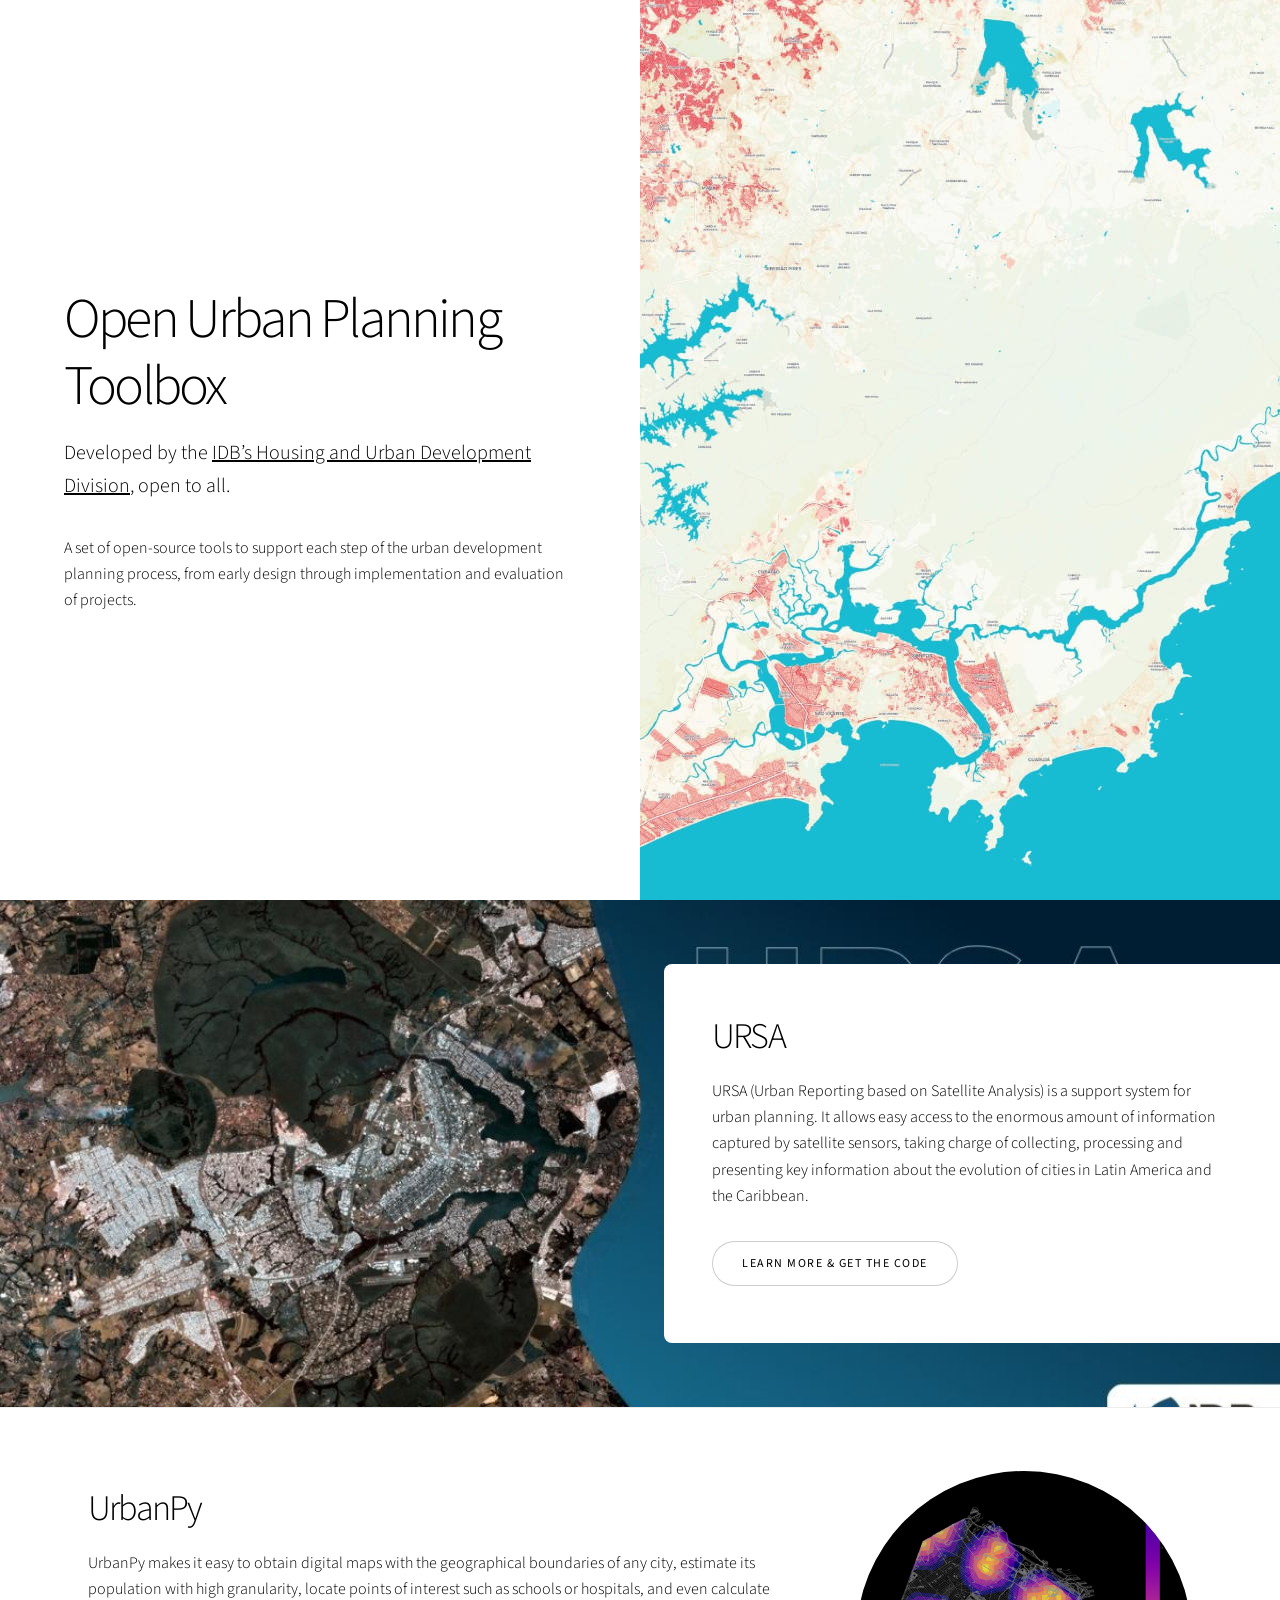
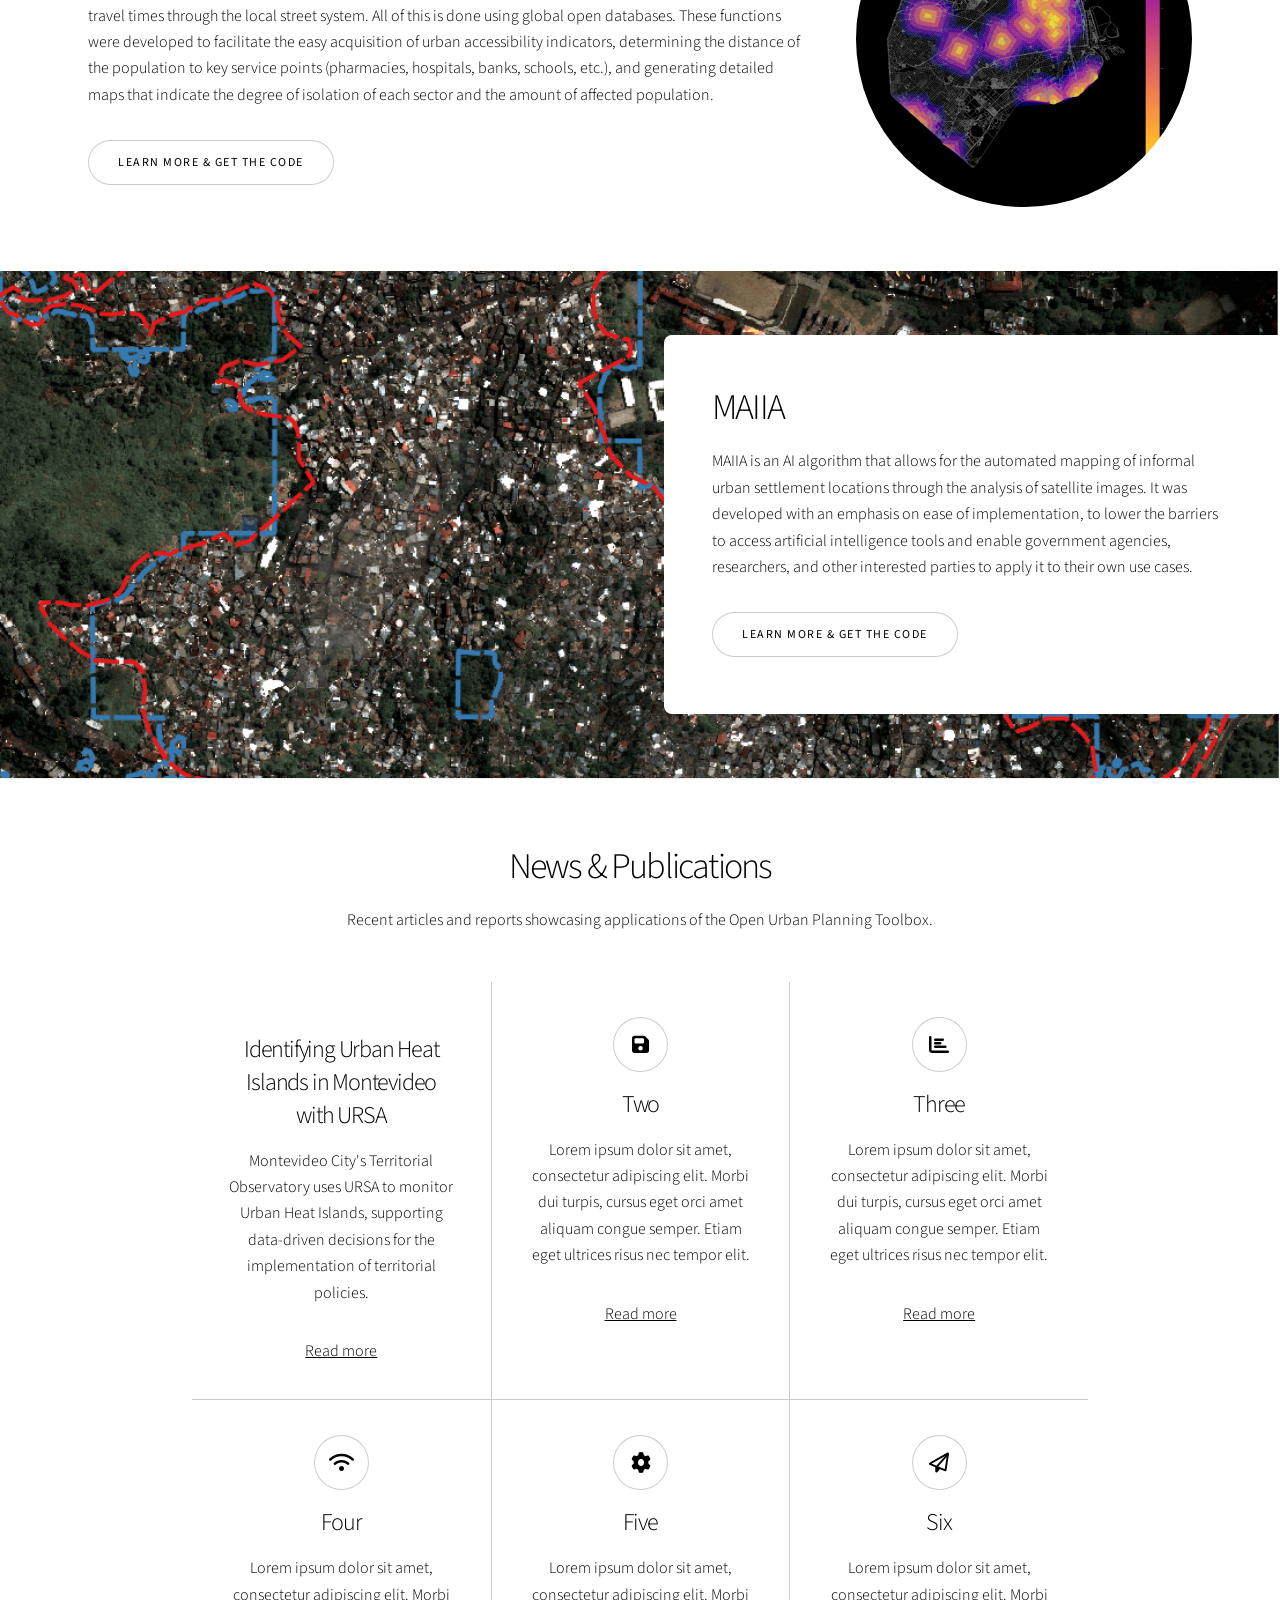
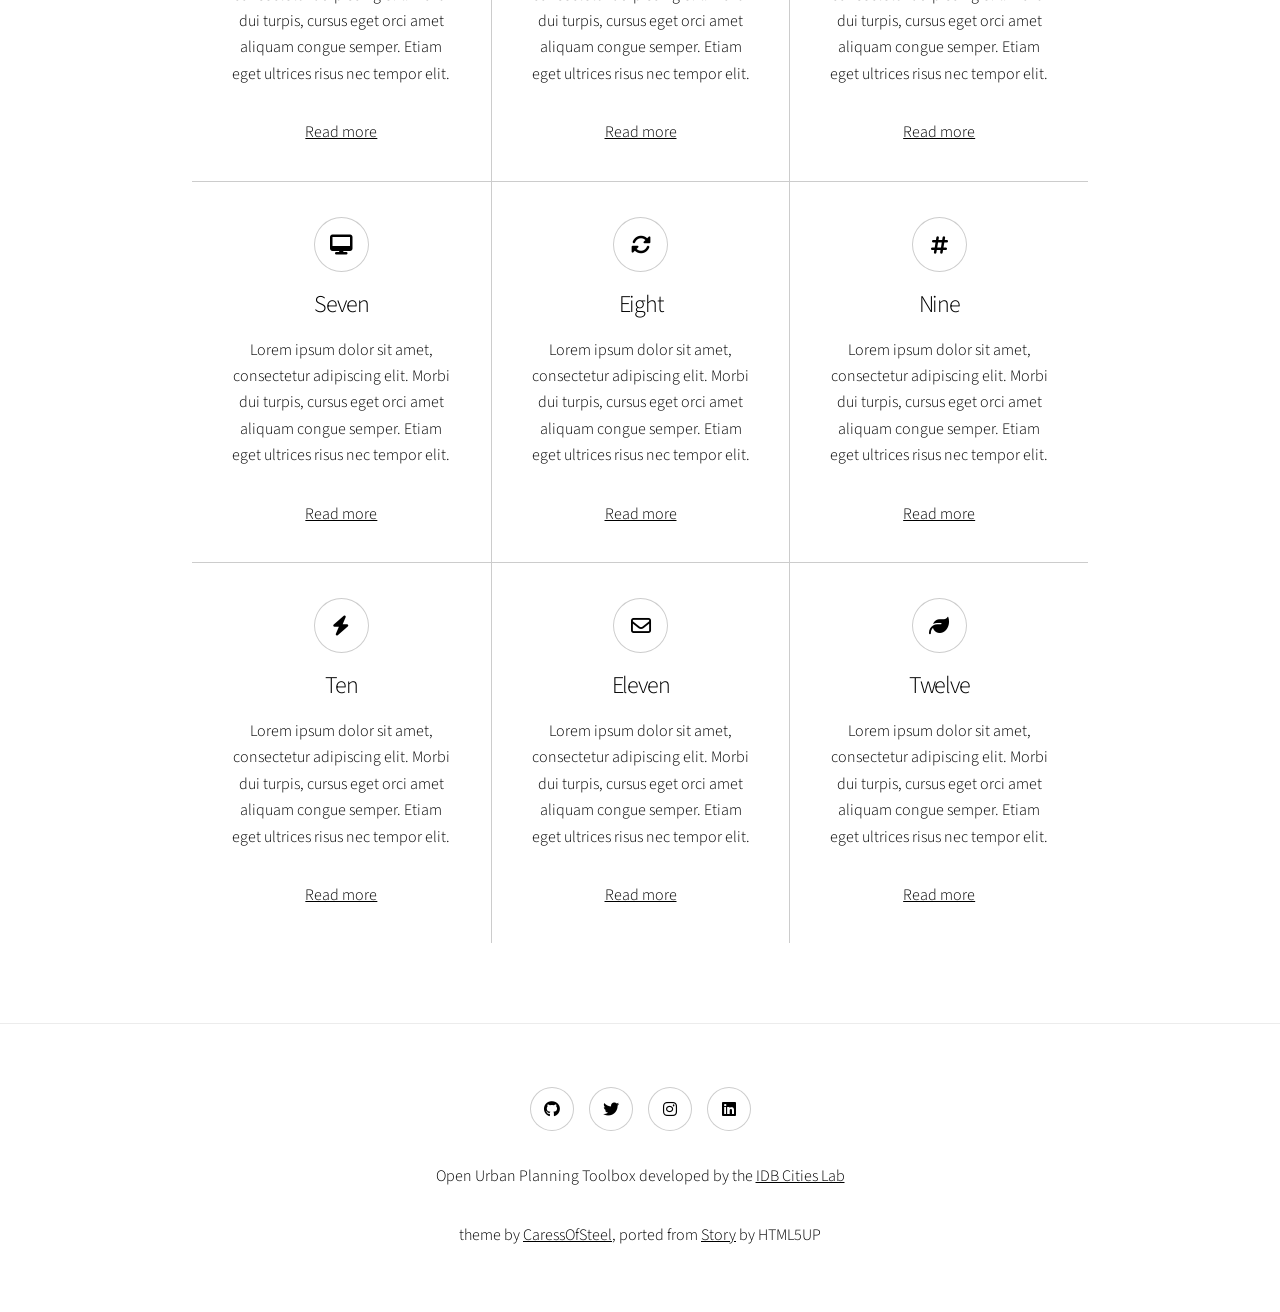
==== commit 6009da5a: "twak maiia spotlight" ====
--- a/public/index.html
+++ b/public/index.html
@@ -17,6 +17,7 @@
     <link rel="icon" type="image/png" sizes="16x16" href="./favicon-16x16.png">
     <link rel="manifest" href="./site.webmanifest">
     <link rel="mask-icon" href="./safari-pinned-tab.svg" color="#5bbad5">
+
 	
 	
 	
@@ -51,9 +52,10 @@
         
     </div>
     <div class="image">
-        <img src="images/banner.jpg" alt="Hugo Story" />
-    </div>
-</section>
+        <img src="images/banner.jpg" alt="Open Urban Planning Toolbox" />
+    </div>
+</section>
+
 	
 <section class="spotlight style4 orient-right content-align-left image-position-center onscroll-image-fade-in" id="ursa">
     <div class="content">
@@ -83,7 +85,7 @@
     </div>
 </section>
 	
-<section class="spotlight style5 orient-right content-align-left image-position-center onscroll-image-fade-in" id="maiia">
+<section class="spotlight style4 orient-right content-align-left image-position-center onscroll-image-fade-in" id="maiia">
     <div class="content">
         <h2>MAIIA</h2>
         <p>MAIIA is an AI algorithm that allows for the automated mapping of informal urban settlement locations through the analysis of satellite images. It was developed with an emphasis on ease of implementation, to lower the barriers to access artificial intelligence tools and enable government agencies, researchers, and other interested parties to apply it to their own use cases.
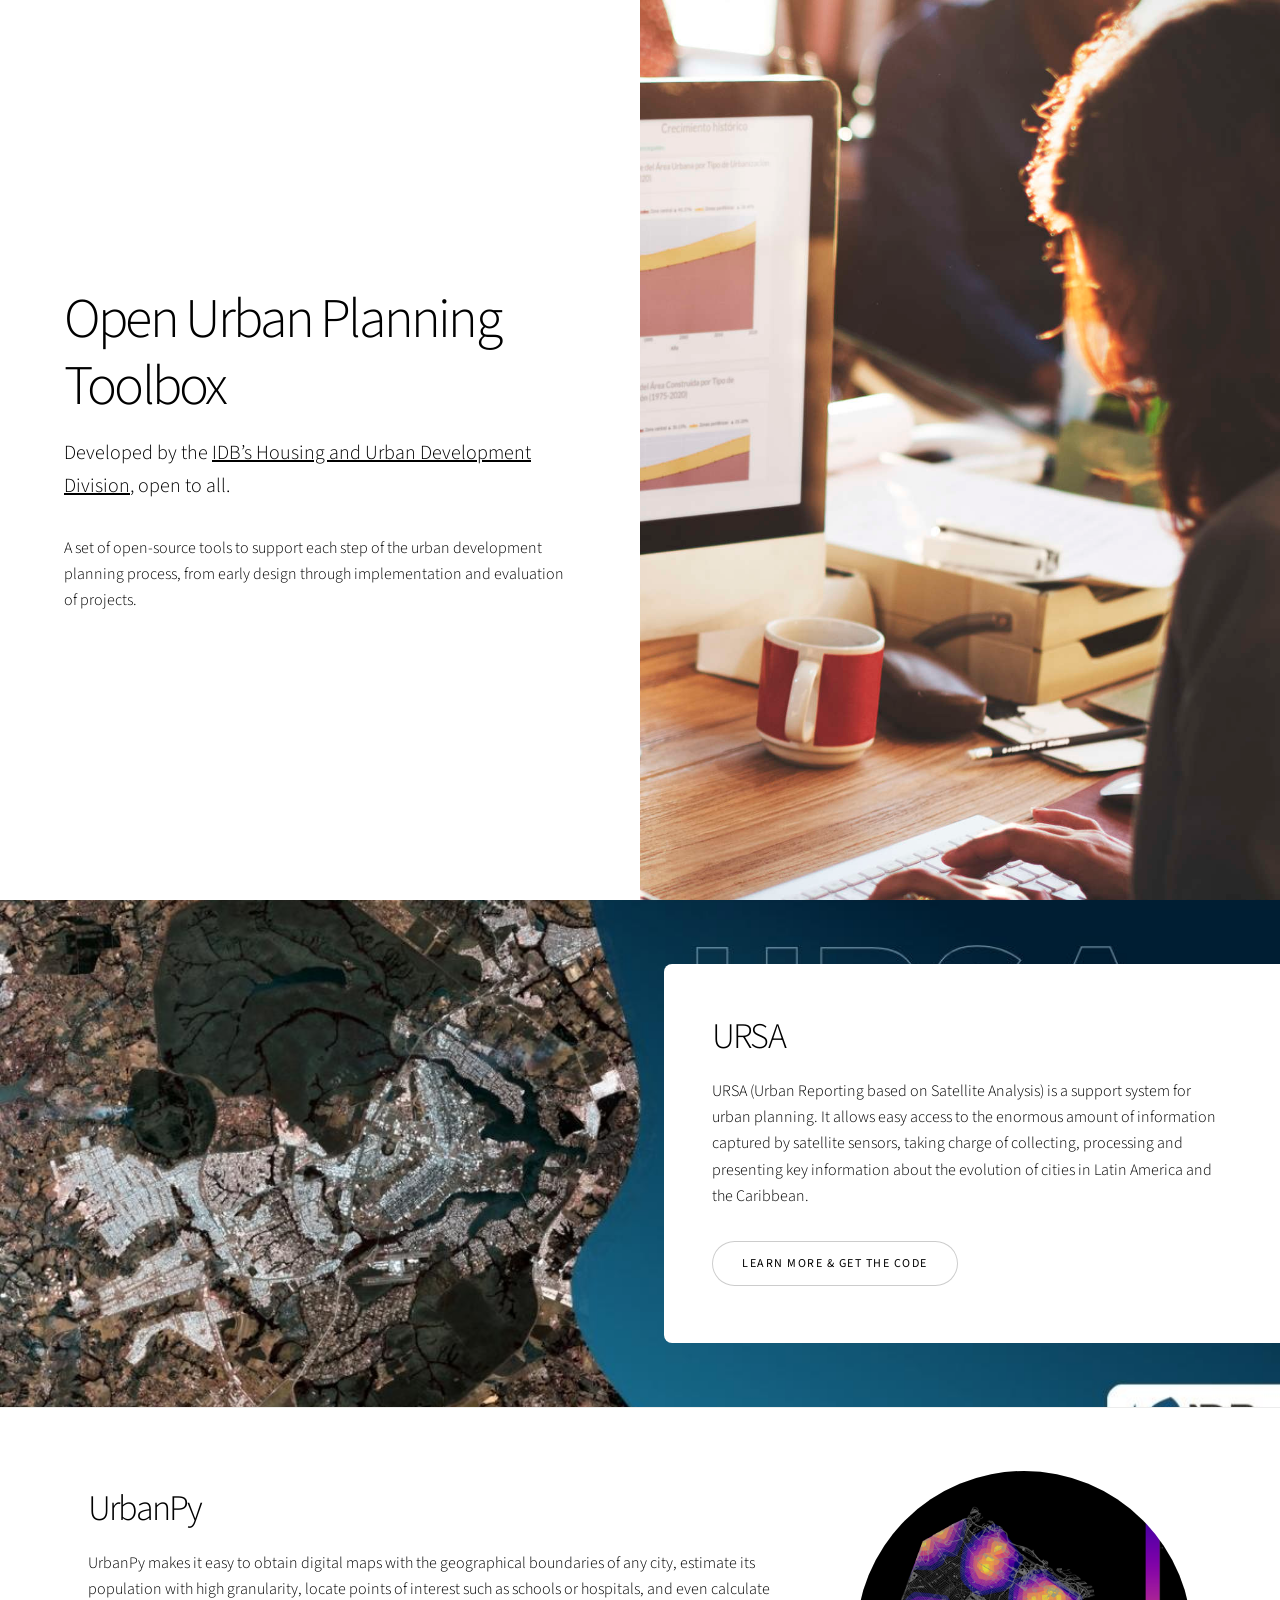
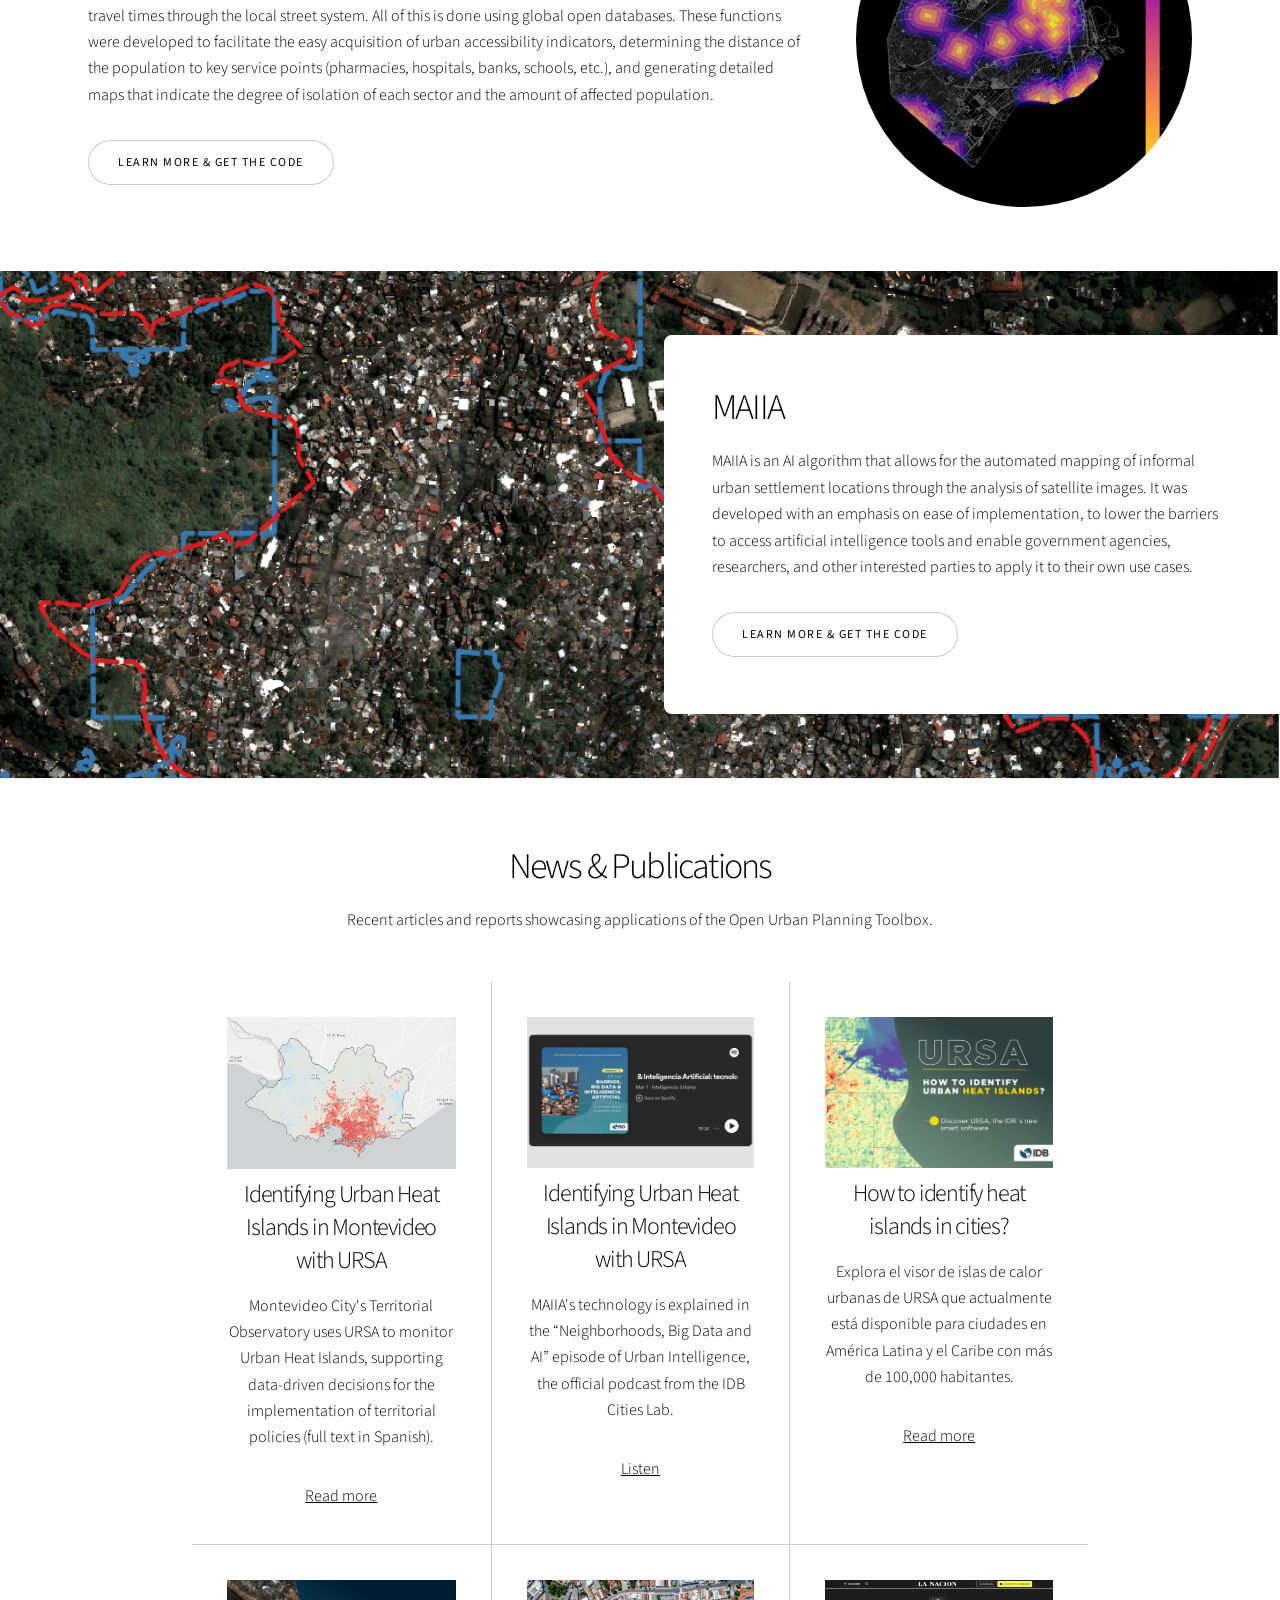
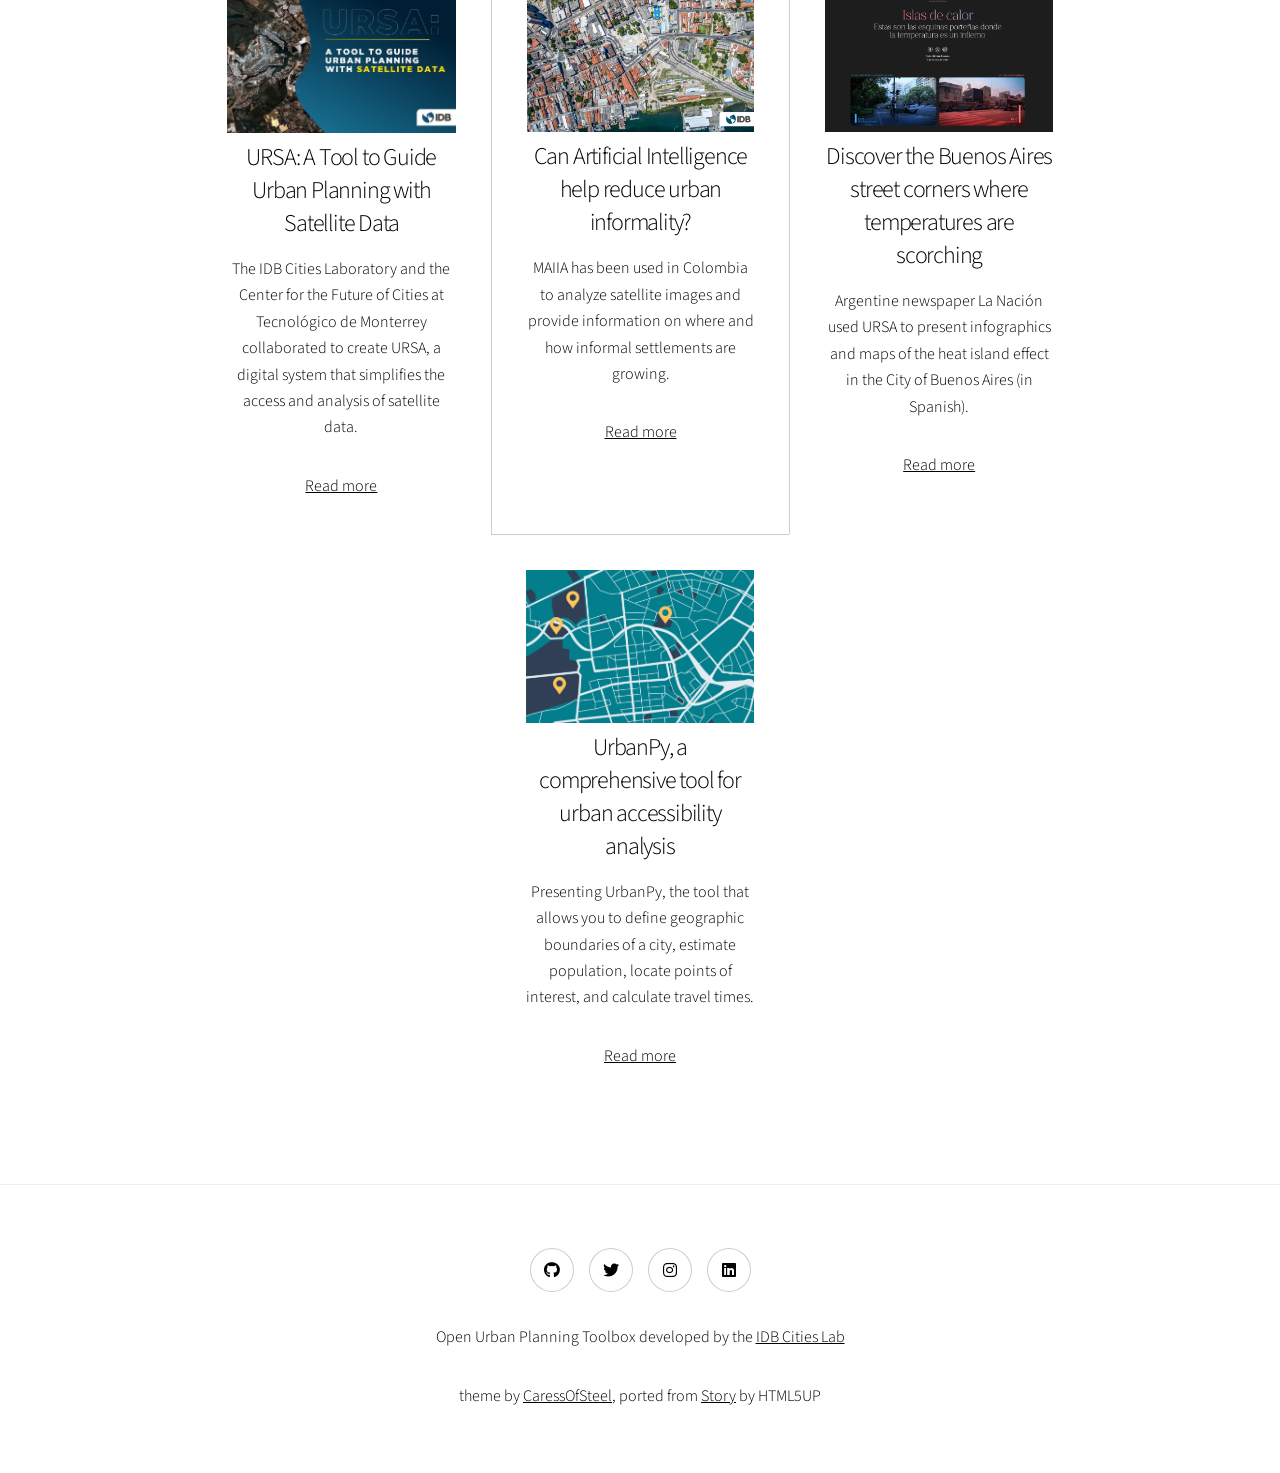
==== commit fc2d21c1: "news gallery now with thumbnails" ====
--- a/public/index.html
+++ b/public/index.html
@@ -107,98 +107,58 @@
         <div class="items style1 medium onscroll-fade-in">
             
                 <section>
-    <span class="icon style2 major"></span>
+    <img src = images/news_gallery/mvd_islas_calor.png style = "max-width:100%;">
     <h3>Identifying Urban Heat Islands in Montevideo with URSA</h3>
-    <p>Montevideo City&#39;s Territorial Observatory uses URSA to monitor Urban Heat Islands, supporting data-driven decisions for the implementation of territorial policies.</p>
+    <p>Montevideo City&#39;s Territorial Observatory uses URSA to monitor Urban Heat Islands, supporting data-driven decisions for the implementation of territorial policies (full text in Spanish).</p>
     <p><a href = https://blogs.iadb.org/ciudades-sostenibles/es/identificando-islas-de-calor-en-montevideo-para-la-planificacion-de-una-ciudad-sostenible/  target="_blank">Read more</a></p>
 </section>
 
             
                 <section>
-    <span class="icon solid style2 major fa-save"></span>
-    <h3>Two</h3>
-    <p>Lorem ipsum dolor sit amet, consectetur adipiscing elit. Morbi dui turpis, cursus eget orci amet aliquam congue semper. Etiam eget ultrices risus nec tempor elit.</p>
-    <p><a href = ZgotmplZ  target="_blank">Read more</a></p>
-</section>
-
-            
-                <section>
-    <span class="icon solid style2 major fa-chart-bar"></span>
-    <h3>Three</h3>
-    <p>Lorem ipsum dolor sit amet, consectetur adipiscing elit. Morbi dui turpis, cursus eget orci amet aliquam congue semper. Etiam eget ultrices risus nec tempor elit.</p>
-    <p><a href = ZgotmplZ  target="_blank">Read more</a></p>
-</section>
-
-            
-                <section>
-    <span class="icon solid style2 major fa-wifi"></span>
-    <h3>Four</h3>
-    <p>Lorem ipsum dolor sit amet, consectetur adipiscing elit. Morbi dui turpis, cursus eget orci amet aliquam congue semper. Etiam eget ultrices risus nec tempor elit.</p>
-    <p><a href = ZgotmplZ  target="_blank">Read more</a></p>
-</section>
-
-            
-                <section>
-    <span class="icon solid style2 major fa-cog"></span>
-    <h3>Five</h3>
-    <p>Lorem ipsum dolor sit amet, consectetur adipiscing elit. Morbi dui turpis, cursus eget orci amet aliquam congue semper. Etiam eget ultrices risus nec tempor elit.</p>
-    <p><a href = ZgotmplZ  target="_blank">Read more</a></p>
-</section>
-
-            
-                <section>
-    <span class="icon style2 major fa-paper-plane"></span>
-    <h3>Six</h3>
-    <p>Lorem ipsum dolor sit amet, consectetur adipiscing elit. Morbi dui turpis, cursus eget orci amet aliquam congue semper. Etiam eget ultrices risus nec tempor elit.</p>
-    <p><a href = ZgotmplZ  target="_blank">Read more</a></p>
-</section>
-
-            
-                <section>
-    <span class="icon solid style2 major fa-desktop"></span>
-    <h3>Seven</h3>
-    <p>Lorem ipsum dolor sit amet, consectetur adipiscing elit. Morbi dui turpis, cursus eget orci amet aliquam congue semper. Etiam eget ultrices risus nec tempor elit.</p>
-    <p><a href = ZgotmplZ  target="_blank">Read more</a></p>
-</section>
-
-            
-                <section>
-    <span class="icon solid style2 major fa-sync-alt"></span>
-    <h3>Eight</h3>
-    <p>Lorem ipsum dolor sit amet, consectetur adipiscing elit. Morbi dui turpis, cursus eget orci amet aliquam congue semper. Etiam eget ultrices risus nec tempor elit.</p>
-    <p><a href = ZgotmplZ  target="_blank">Read more</a></p>
-</section>
-
-            
-                <section>
-    <span class="icon solid style2 major fa-hashtag"></span>
-    <h3>Nine</h3>
-    <p>Lorem ipsum dolor sit amet, consectetur adipiscing elit. Morbi dui turpis, cursus eget orci amet aliquam congue semper. Etiam eget ultrices risus nec tempor elit.</p>
-    <p><a href = ZgotmplZ  target="_blank">Read more</a></p>
-</section>
-
-            
-                <section>
-    <span class="icon solid style2 major fa-bolt"></span>
-    <h3>Ten</h3>
-    <p>Lorem ipsum dolor sit amet, consectetur adipiscing elit. Morbi dui turpis, cursus eget orci amet aliquam congue semper. Etiam eget ultrices risus nec tempor elit.</p>
-    <p><a href = ZgotmplZ  target="_blank">Read more</a></p>
-</section>
-
-            
-                <section>
-    <span class="icon style2 major fa-envelope"></span>
-    <h3>Eleven</h3>
-    <p>Lorem ipsum dolor sit amet, consectetur adipiscing elit. Morbi dui turpis, cursus eget orci amet aliquam congue semper. Etiam eget ultrices risus nec tempor elit.</p>
-    <p><a href = ZgotmplZ  target="_blank">Read more</a></p>
-</section>
-
-            
-                <section>
-    <span class="icon solid style2 major fa-leaf"></span>
-    <h3>Twelve</h3>
-    <p>Lorem ipsum dolor sit amet, consectetur adipiscing elit. Morbi dui turpis, cursus eget orci amet aliquam congue semper. Etiam eget ultrices risus nec tempor elit.</p>
-    <p><a href = ZgotmplZ  target="_blank">Read more</a></p>
+    <img src = images/news_gallery/podcast_barrios_big_data_ai.png style = "max-width:100%;">
+    <h3>Identifying Urban Heat Islands in Montevideo with URSA</h3>
+    <p>MAIIA&#39;s technology is explained in the “Neighborhoods, Big Data and AI” episode of Urban Intelligence, the official podcast from the IDB Cities Lab.</p>
+    <p><a href = https://open.spotify.com/episode/34jiJSdCY9YG5yUWmbbU1y  target="_blank">Listen</a></p>
+</section>
+
+            
+                <section>
+    <img src = images/news_gallery/discover_ursa.png style = "max-width:100%;">
+    <h3>How to identify heat islands in cities?</h3>
+    <p>Explora el visor de islas de calor urbanas de URSA que actualmente está disponible para ciudades en América Latina y el Caribe con más de 100,000 habitantes.</p>
+    <p><a href = https://blogs.iadb.org/ciudades-sostenibles/en/how-to-identify-heat-islands-in-cities-discover-ursa-the-new-intelligent-software-from-the-idb/  target="_blank">Read more</a></p>
+</section>
+
+            
+                <section>
+    <img src = images/news_gallery/ursa_first_blogpost.png style = "max-width:100%;">
+    <h3>URSA: A Tool to Guide Urban Planning with Satellite Data</h3>
+    <p>The IDB Cities Laboratory and the Center for the Future of Cities at Tecnológico de Monterrey collaborated to create URSA, a digital system that simplifies the access and analysis of satellite data.</p>
+    <p><a href = https://blogs.iadb.org/ciudades-sostenibles/en/ursa-a-tool-to-guide-urban-planning-with-satellite-data/  target="_blank">Read more</a></p>
+</section>
+
+            
+                <section>
+    <img src = images/news_gallery/AI_reduce_informality.png style = "max-width:100%;">
+    <h3>Can Artificial Intelligence help reduce urban informality?</h3>
+    <p>MAIIA has been used in Colombia to analyze satellite images and provide information on where and how informal settlements are growing.</p>
+    <p><a href = https://blogs.iadb.org/ciudades-sostenibles/en/can-artificial-intelligence-help-reducing-urban-informality/  target="_blank">Read more</a></p>
+</section>
+
+            
+                <section>
+    <img src = images/news_gallery/la_nacion_URSA.png style = "max-width:100%;">
+    <h3>Discover the Buenos Aires street corners where temperatures are scorching </h3>
+    <p>Argentine newspaper La Nación used URSA to present infographics and maps of the heat island effect in the City of Buenos Aires (in Spanish).</p>
+    <p><a href = https://blogs.iadb.org/ciudades-sostenibles/es/identificando-islas-de-calor-en-montevideo-para-la-planificacion-de-una-ciudad-sostenible/  target="_blank">Read more</a></p>
+</section>
+
+            
+                <section>
+    <img src = images/news_gallery/presenting_urbanpy.png style = "max-width:100%;">
+    <h3>UrbanPy, a comprehensive tool for urban accessibility analysis</h3>
+    <p>Presenting UrbanPy, the tool that allows you to define geographic boundaries of a city, estimate population, locate points of interest, and calculate travel times.</p>
+    <p><a href = https://blogs.iadb.org/ciudades-sostenibles/es/identificando-islas-de-calor-en-montevideo-para-la-planificacion-de-una-ciudad-sostenible/  target="_blank">Read more</a></p>
 </section>
 
             
